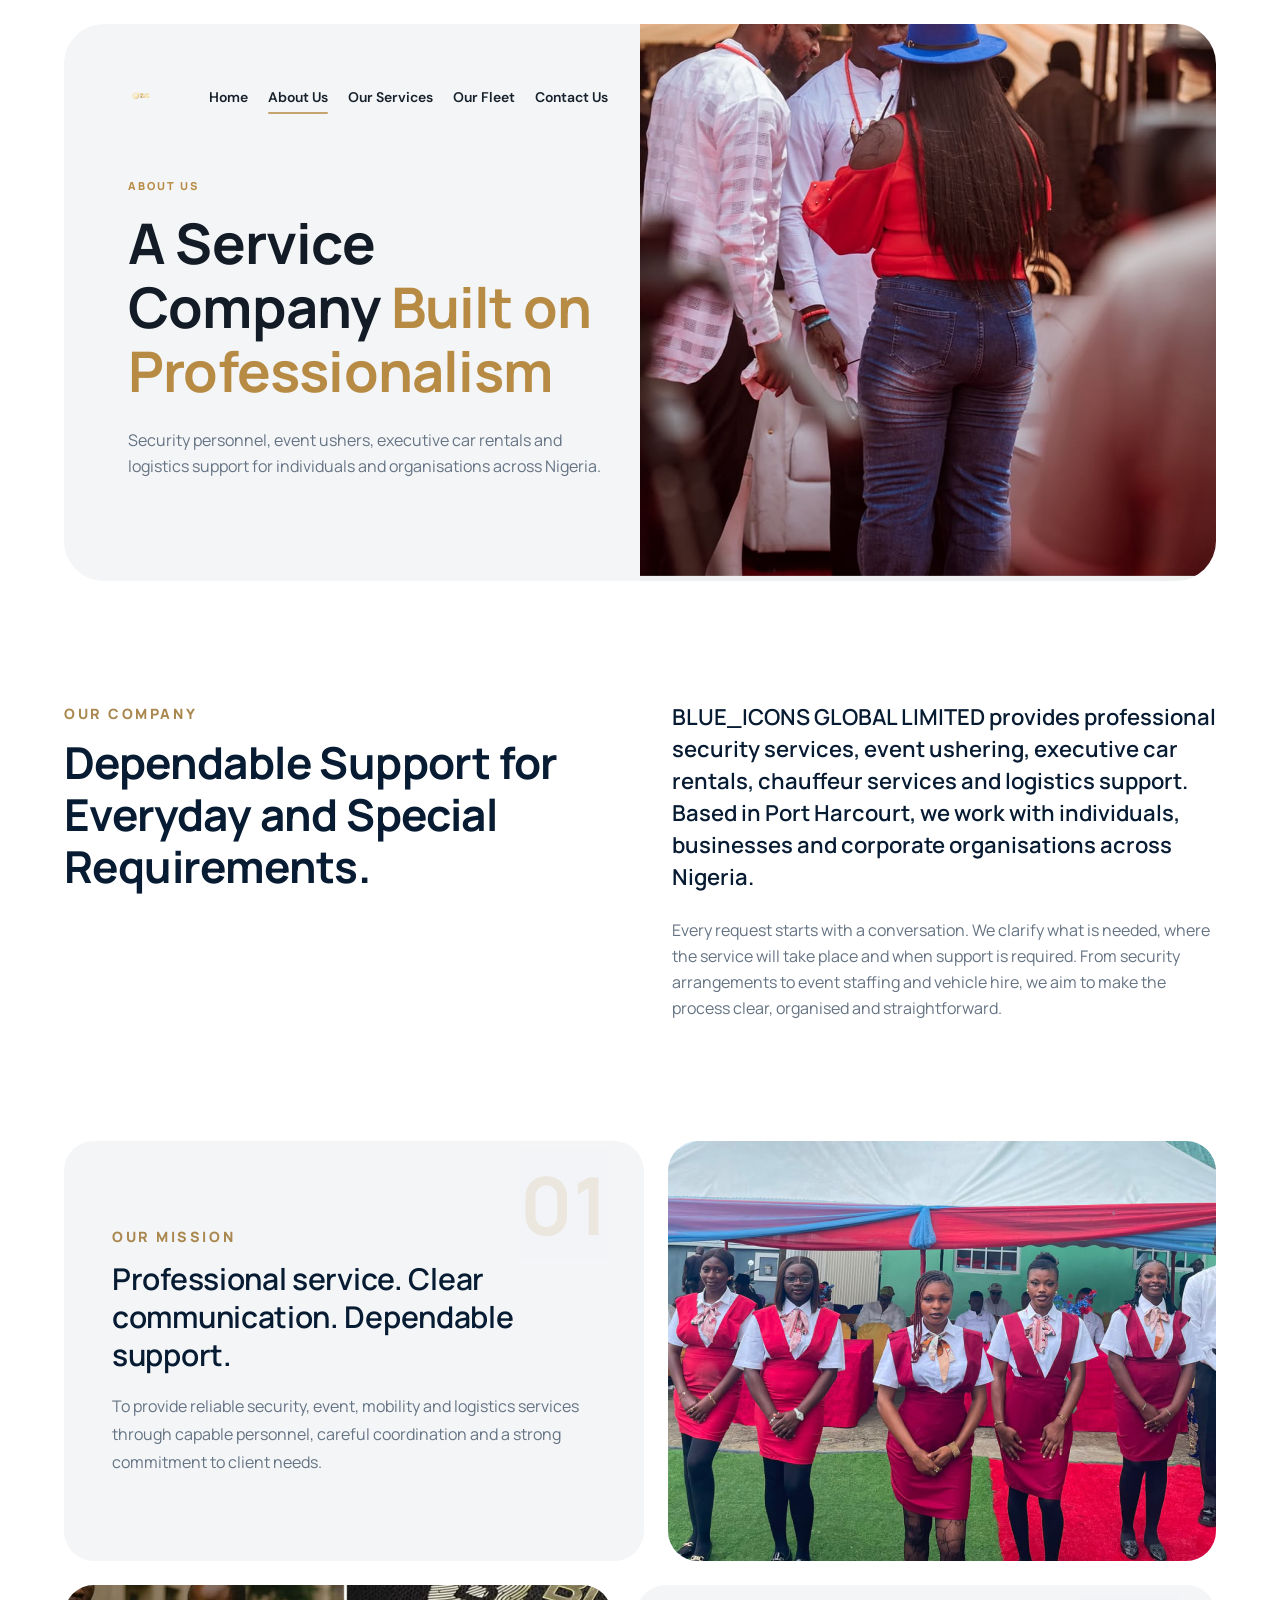
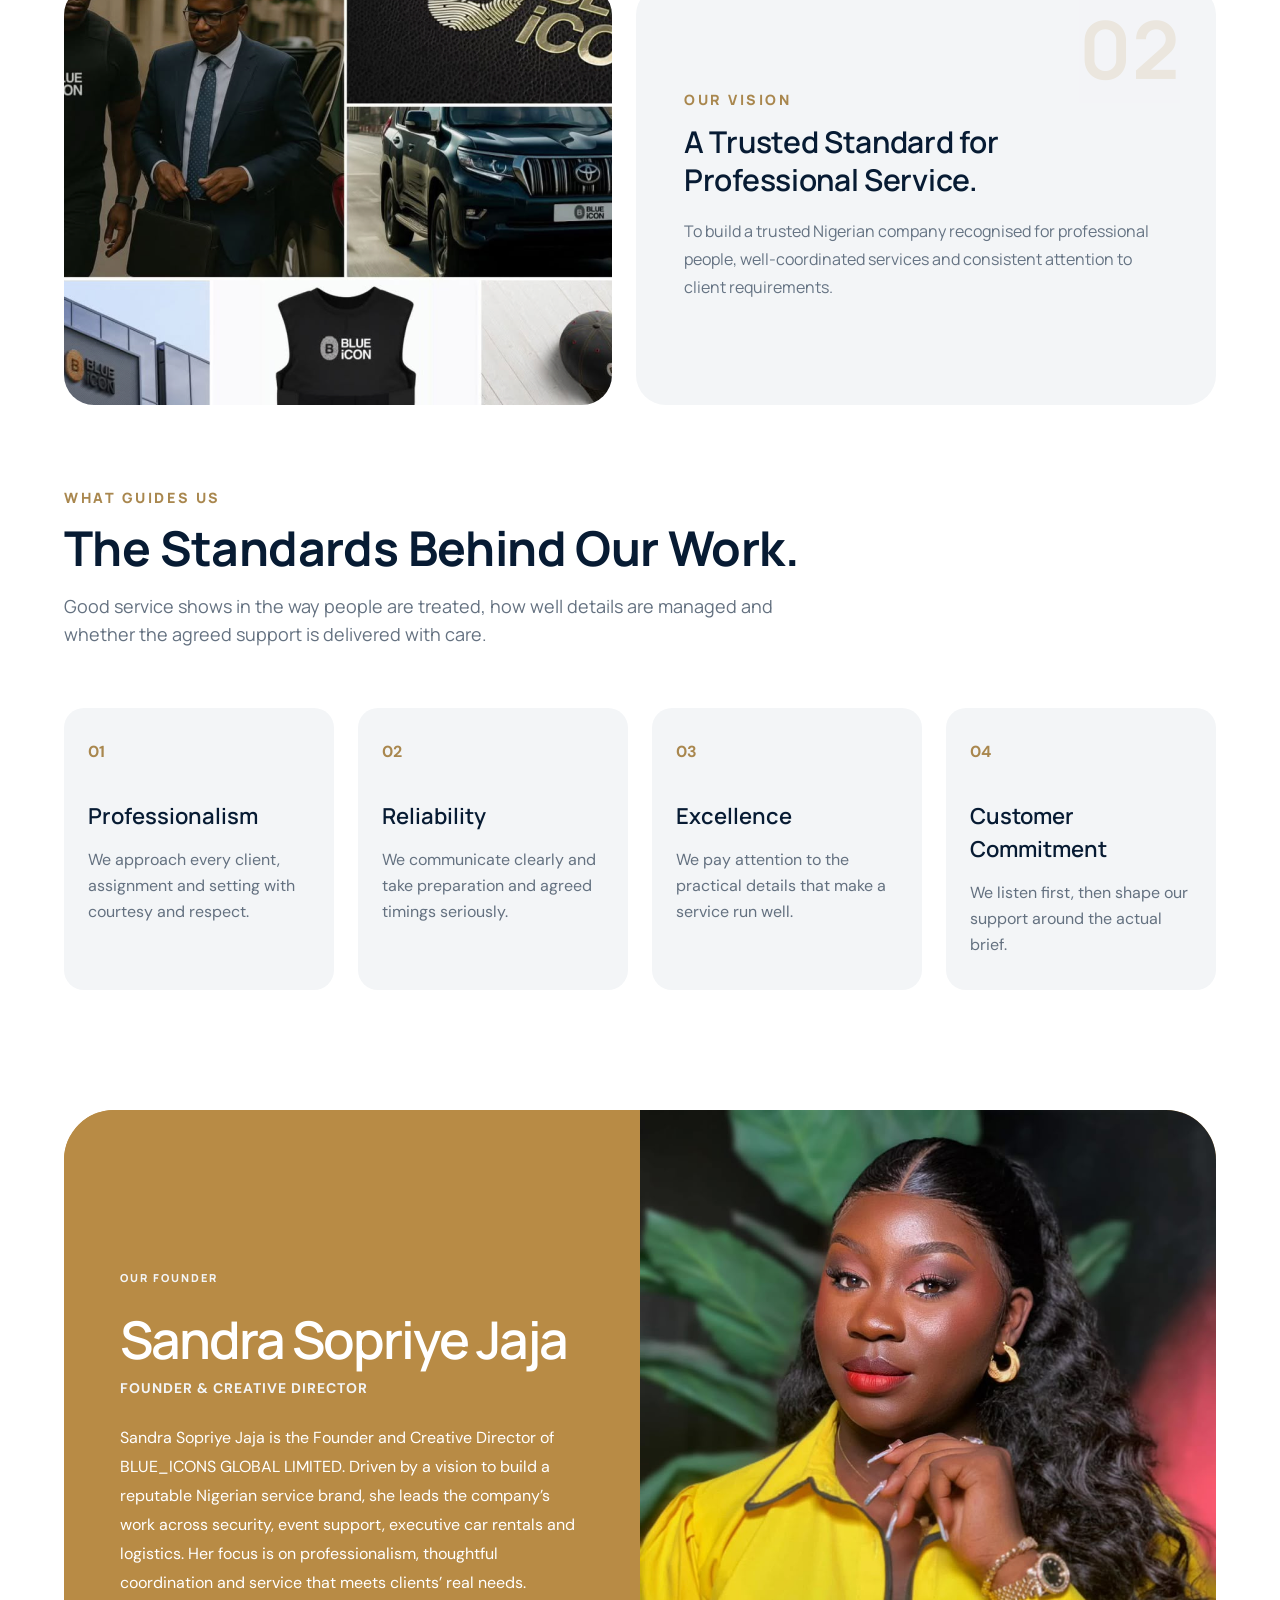
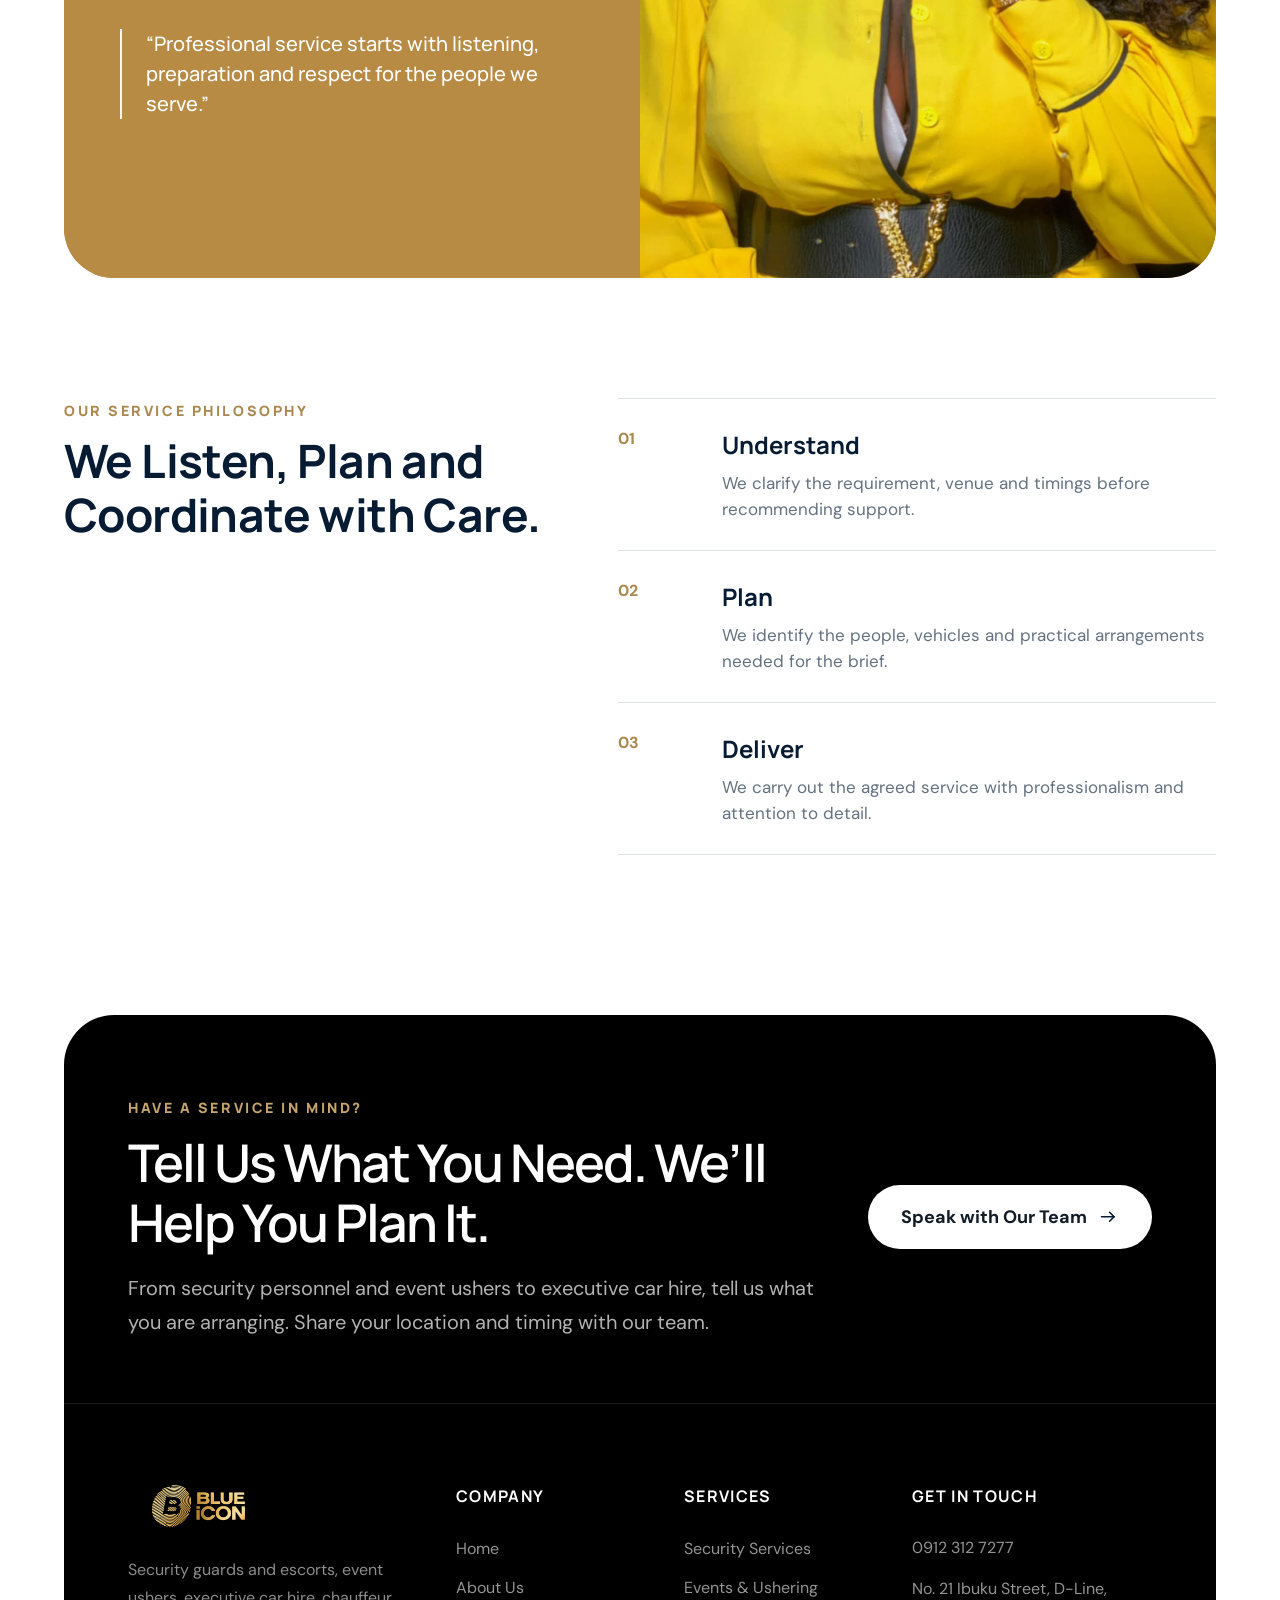
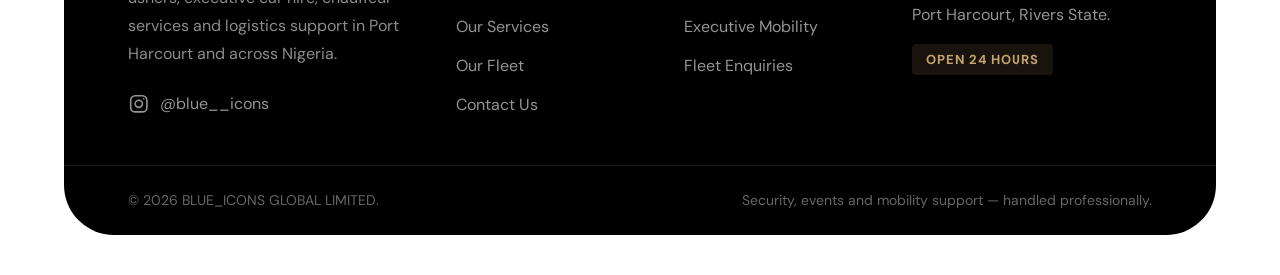
==== about.html @ 4d4ac056 "feat: complete production-ready website with responsive layouts, inquiry forms, SEO metadata, and Ve" ====
<!DOCTYPE html>
<html lang="en">
<head>
  <meta charset="UTF-8">
  <meta name="viewport" content="width=device-width, initial-scale=1.0">
  <title>About Us — BLUE_ICONS GLOBAL LIMITED</title>
  <meta name="description" content="Learn about BLUE_ICONS GLOBAL LIMITED, our founder Sandra Sopriye Jaja, our core standards and our commitment to professional security, events and executive transport in Nigeria.">
  <link rel="canonical" href="https://blueiconsglobal.com/about.html">

  <!-- Open Graph / Facebook -->
  <meta property="og:type" content="website">
  <meta property="og:site_name" content="BLUE_ICONS GLOBAL LIMITED">
  <meta property="og:url" content="https://blueiconsglobal.com/about.html">
  <meta property="og:title" content="About Us — BLUE_ICONS GLOBAL LIMITED">
  <meta property="og:description" content="Learn about BLUE_ICONS GLOBAL LIMITED, our founder Sandra Sopriye Jaja, our core standards and our commitment to professional service in Nigeria.">
  <meta property="og:image" content="assets/images/about-hero.png">

  <!-- Twitter Sharing Previews -->
  <meta name="twitter:card" content="summary_large_image">
  <meta name="twitter:title" content="About Us — BLUE_ICONS GLOBAL LIMITED">
  <meta name="twitter:description" content="Learn about BLUE_ICONS GLOBAL LIMITED, our founder Sandra Sopriye Jaja, and our commitment to professional service in Nigeria.">
  <meta name="twitter:image" content="assets/images/about-hero.png">

  <!-- Favicons -->
  <link rel="icon" type="image/x-icon" href="favicon.ico">
  <link rel="icon" type="image/png" sizes="32x32" href="assets/images/favicon.png">
  <link rel="apple-touch-icon" sizes="180x180" href="assets/images/apple-touch-icon.png">
  <link rel="stylesheet" href="styles/main.css">
</head>
<body data-page="about">

  <main>
    <!-- Section 1: About Us Hero (Exact Figma Frame 25:2 / Node 25:3) -->
    <section class="page-hero-section">
      <div class="page-hero-container">
        <!-- Left Side: Integrated Navigation & Copy -->
        <div class="page-hero-left">
          <!-- Integrated Header Navigation (Figma Node 25:25) -->
          <header class="home-hero-nav">
            <a href="index.html" class="brand-logo-wrap" aria-label="BLUE_ICONS Home">
              <img src="assets/images/logo.png" alt="BLUE_ICONS GLOBAL LIMITED" class="brand-logo">
            </a>
            <nav class="site-nav" aria-label="Main Navigation">
              <ul class="nav-links">
                <li><a href="index.html" class="nav-link">Home</a></li>
                <li><a href="about.html" class="nav-link active">About Us</a></li>
                <li><a href="services.html" class="nav-link">Our Services</a></li>
                <li><a href="fleet.html" class="nav-link">Our Fleet</a></li>
                <li><a href="contact.html" class="nav-link">Contact Us</a></li>
              </ul>
            </nav>
            <button class="mobile-menu-btn" aria-label="Toggle navigation menu" id="mobileMenuBtn">
              <img src="assets/icons/chevron-down.svg" alt="" width="24" height="24">
            </button>
          </header>

          <!-- Hero Main Copy (Figma Node 25:7) -->
          <div class="page-hero-copy">
            <span class="eyebrow">ABOUT US</span>
            <h1 class="display-hero">
              A Service Company <span class="text-gold">Built on Professionalism</span>
            </h1>
            <p class="body-default hero-subheading">
              Security personnel, event ushers, executive car rentals and logistics support for individuals and organisations across Nigeria.
            </p>
          </div>
        </div>

        <!-- Right Side: Clean curved media image (Figma Node 25:6) -->
        <div class="page-hero-right">
          <img src="assets/images/about-hero.png" alt="BLUE_ICONS Event &amp; Operational Support">
        </div>
      </div>
    </section>

    <!-- Section 2: Our Company Overview (Figma Node 25:340) -->
    <section class="about-company-overview">
      <div class="container">
        <div class="about-company-grid">
          <div>
            <span class="eyebrow-large">Our Company</span>
            <h2 class="heading-h1" style="font-size: 44px; line-height: 52px;">
              Dependable Support for Everyday and Special Requirements.
            </h2>
          </div>
          <div>
            <p style="font-family: var(--font-primary); font-size: 22px; font-weight: 600; line-height: 32px; color: var(--text-navy); margin-bottom: 24px;">
              BLUE_ICONS GLOBAL LIMITED provides professional security services, event ushering, executive car rentals, chauffeur services and logistics support. Based in Port Harcourt, we work with individuals, businesses and corporate organisations across Nigeria.
            </p>
            <p class="body-default">
              Every request starts with a conversation. We clarify what is needed, where the service will take place and when support is required. From security arrangements to event staffing and vehicle hire, we aim to make the process clear, organised and straightforward.
            </p>
          </div>
        </div>
      </div>
    </section>

    <!-- Section 3: Our Standards 4-Element Banner Composition (Figma Node 25:382 & 25:383) -->
    <section class="about-standards-banner">
      <div class="container">
        <!-- Row 1: Mission Card (Left) + Accompanying Image 1 (Right) -->
        <div class="standards-composition-row">
          <div class="standards-text-card">
            <span class="eyebrow-large">Our Mission</span>
            <h3 class="heading-h3" style="font-size: 30px; line-height: 38px; margin-bottom: 18px;">
              Professional service. Clear communication. Dependable support.
            </h3>
            <p class="body-default" style="font-size: 16px; line-height: 28px;">
              To provide reliable security, event, mobility and logistics services through capable personnel, careful coordination and a strong commitment to client needs.
            </p>
            <span class="watermark-num">01</span>
          </div>
          <div class="standards-media-card">
            <img src="assets/images/about-standards-1.png" alt="BLUE_ICONS Professional Service Standard">
          </div>
        </div>

        <!-- Row 2: Accompanying Image 2 (Left) + Vision Card (Right) -->
        <div class="standards-composition-row alt">
          <div class="standards-media-card">
            <img src="assets/images/about-standards-2.png" alt="BLUE_ICONS Clear Communication &amp; Coordination">
          </div>
          <div class="standards-text-card">
            <span class="eyebrow-large">Our Vision</span>
            <h3 class="heading-h3" style="font-size: 30px; line-height: 38px; margin-bottom: 18px;">
              A Trusted Standard for Professional Service.
            </h3>
            <p class="body-default" style="font-size: 16px; line-height: 28px;">
              To build a trusted Nigerian company recognised for professional people, well-coordinated services and consistent attention to client requirements.
            </p>
            <span class="watermark-num">02</span>
          </div>
        </div>

        <!-- The Standards Behind Our Work: 4-Column Grid (Node 25:383) -->
        <div style="margin-top: 80px;">
          <div style="max-width: 780px; margin-bottom: 48px;">
            <span class="eyebrow-large">What Guides Us</span>
            <h2 class="heading-h1" style="font-size: 48px; line-height: 56px; margin-bottom: 16px;">
              The Standards Behind Our Work.
            </h2>
            <p class="body-large">
              Good service shows in the way people are treated, how well details are managed and whether the agreed support is delivered with care.
            </p>
          </div>

          <div class="standards-values-grid">
            <div class="value-card-box">
              <span class="value-card-num">01</span>
              <h4>Professionalism</h4>
              <p>We approach every client, assignment and setting with courtesy and respect.</p>
            </div>
            <div class="value-card-box">
              <span class="value-card-num">02</span>
              <h4>Reliability</h4>
              <p>We communicate clearly and take preparation and agreed timings seriously.</p>
            </div>
            <div class="value-card-box">
              <span class="value-card-num">03</span>
              <h4>Excellence</h4>
              <p>We pay attention to the practical details that make a service run well.</p>
            </div>
            <div class="value-card-box">
              <span class="value-card-num">04</span>
              <h4>Customer Commitment</h4>
              <p>We listen first, then shape our support around the actual brief.</p>
            </div>
          </div>
        </div>
      </div>
    </section>

    <!-- Section 4: Pill-Shaped Two-Part Founder Layout (Figma Node 28:503) -->
    <section class="about-founder-pill-section">
      <div class="container">
        <div class="about-founder-pill-container">
          <!-- Left Half: Founder Information & Quote on Gold Background -->
          <div class="about-founder-info">
            <span class="eyebrow">OUR FOUNDER</span>
            <h2>Sandra Sopriye Jaja</h2>
            <p class="founder-role">Founder &amp; Creative Director</p>
            <p class="founder-bio">
              Sandra Sopriye Jaja is the Founder and Creative Director of BLUE_ICONS GLOBAL LIMITED. Driven by a vision to build a reputable Nigerian service brand, she leads the company’s work across security, event support, executive car rentals and logistics. Her focus is on professionalism, thoughtful coordination and service that meets clients’ real needs.
            </p>
            <div class="about-founder-quote">
              “Professional service starts with listening, preparation and respect for the people we serve.”
            </div>
          </div>

          <!-- Right Half: Founder Photograph (Figma Node 28:489) -->
          <div class="about-founder-image">
            <img src="assets/images/about-founder.png" alt="Sandra Sopriye Jaja — Founder and Creative Director">
          </div>
        </div>
      </div>
    </section>

    <!-- Section 5: Service Philosophy (Figma Node 2:1044) -->
    <section class="service-philosophy-section">
      <div class="container">
        <div class="philosophy-grid">
          <div>
            <span class="eyebrow-large">Our Service Philosophy</span>
            <h2 class="heading-h1" style="font-size: 46px; line-height: 54px;">
              We Listen, Plan and Coordinate with Care.
            </h2>
          </div>

          <div>
            <!-- Step 1 -->
            <div class="philosophy-step-item">
              <span class="step-num">01</span>
              <div class="step-content">
                <h4>Understand</h4>
                <p>We clarify the requirement, venue and timings before recommending support.</p>
              </div>
            </div>

            <!-- Step 2 -->
            <div class="philosophy-step-item">
              <span class="step-num">02</span>
              <div class="step-content">
                <h4>Plan</h4>
                <p>We identify the people, vehicles and practical arrangements needed for the brief.</p>
              </div>
            </div>

            <!-- Step 3 -->
            <div class="philosophy-step-item">
              <span class="step-num">03</span>
              <div class="step-content">
                <h4>Deliver</h4>
                <p>We carry out the agreed service with professionalism and attention to detail.</p>
              </div>
            </div>
          </div>
        </div>
      </div>
    </section>
  </main>

  <!-- Unified Global Boxed Footer -->
  <footer class="site-footer-boxed" id="contact-cta">
    <!-- Pre-footer CTA: Tell Us What You Need -->
    <div class="footer-cta-block">
      <div class="footer-cta-text">
        <span class="eyebrow">HAVE A SERVICE IN MIND?</span>
        <h2>Tell Us What You Need. We’ll Help You Plan It.</h2>
        <p>From security personnel and event ushers to executive car hire, tell us what you are arranging. Share your location and timing with our team.</p>
      </div>
      <div class="footer-cta-action">
        <a href="contact.html" class="btn btn-white">
          Speak with Our Team
          <img src="assets/icons/arrow-right-navy-26.svg" alt="" aria-hidden="true">
        </a>
      </div>
    </div>

    <!-- 4 Columns Footer -->
    <div class="footer-columns-block">
      <!-- Col 1: Brand -->
      <div class="footer-brand-col">
        <div class="footer-brandmark">
          <img src="assets/images/logo.png" alt="BLUE_ICONS GLOBAL LIMITED" class="footer-brandmark-logo">
        </div>
        <p class="footer-brand-desc">
          Security guards and escorts, event ushers, executive car hire, chauffeur services and logistics support in Port Harcourt and across Nigeria.
        </p>
        <a href="https://instagram.com/blue__icons" target="_blank" rel="noopener noreferrer" class="footer-social-link">
          <img src="assets/icons/instagram.svg" alt="" aria-hidden="true">
          <span>@blue__icons</span>
        </a>
      </div>

      <!-- Col 2: Company -->
      <div class="footer-nav-col">
        <h4>Company</h4>
        <ul class="footer-links-list">
          <li><a href="index.html">Home</a></li>
          <li><a href="about.html">About Us</a></li>
          <li><a href="services.html">Our Services</a></li>
          <li><a href="fleet.html">Our Fleet</a></li>
          <li><a href="contact.html">Contact Us</a></li>
        </ul>
      </div>

      <!-- Col 3: Services -->
      <div class="footer-nav-col">
        <h4>Services</h4>
        <ul class="footer-links-list">
          <li><a href="services.html#security">Security Services</a></li>
          <li><a href="services.html#events">Events &amp; Ushering</a></li>
          <li><a href="services.html#mobility">Executive Mobility</a></li>
          <li><a href="fleet.html">Fleet Enquiries</a></li>
        </ul>
      </div>

      <!-- Col 4: Get in Touch -->
      <div class="footer-nav-col">
        <h4>Get in Touch</h4>
        <div class="footer-contact-info">
          <a href="tel:09123127277" class="footer-phone-link">0912 312 7277</a>
          <p class="footer-address">
            No. 21 Ibuku Street, D-Line,<br>
            Port Harcourt, Rivers State.
          </p>
          <span class="footer-hours-badge">Open 24 hours</span>
        </div>
      </div>
    </div>

    <!-- Bottom Copyright Bar -->
    <div class="footer-bottom-bar">
      <span>&copy; 2026 BLUE_ICONS GLOBAL LIMITED.</span>
      <span>Security, events and mobility support &mdash; handled professionally.</span>
    </div>
  </footer>

  <script src="scripts/main.js"></script>
</body>
</html>
---- styles/main.css ----
/* ==========================================================================
   BLUE_ICONS GLOBAL LIMITED — Official Website Stylesheet
   Directly derived from Figma Design Tokens & Specifications (File Key: pL5NVkn4JHXxhzswYec0gS)
   Strictly faithful to Figma: Plain backgrounds, zero unauthorized drop shadows or gradients.
   ========================================================================== */

@import url('https://fonts.googleapis.com/css2?family=DM+Sans:ital,opsz,wght@0,9..40,400;0,9..40,500;0,9..40,600;0,9..40,700;1,9..40,400&family=Manrope:wght@400;500;600;700;800&display=swap');

/* --- Design Tokens --- */
:root {
  /* Brand Accent Colors */
  --accent-strong: #b88b45;
  --accent-gold-alt: #c5a46d;
  --accent-gold-dark: #a9874e;
  --accent-gold-subtle: rgba(197, 164, 109, 0.18);
  --accent-gold-badge: rgba(197, 164, 109, 0.12);
  --accent-green: #1f6d4a;

  /* Typography Colors */
  --text-primary: #121b26;
  --text-navy: #071b33;
  --text-dark: #17212b;
  --text-secondary: #657383;
  --text-muted: #647180;
  --text-inverse: #ffffff;
  --text-inverse-muted: rgba(255, 255, 255, 0.7);

  /* Surfaces & Backgrounds */
  --surface-page: #ffffff;
  --surface-subtle: #f3f5f7;
  --surface-dark: #000000;
  --surface-card: #ffffff;

  /* Borders */
  --border-strong: #aab4bf;
  --border-subtle: #dce2e7;
  --border-card: rgba(18, 27, 38, 0.08);
  --border-dark: rgba(255, 255, 255, 0.1);

  /* Fonts */
  --font-primary: 'Manrope', -apple-system, BlinkMacSystemFont, 'Segoe UI', Roboto, sans-serif;
  --font-secondary: 'DM Sans', -apple-system, BlinkMacSystemFont, sans-serif;

  /* Layout */
  --max-width: 1440px;
  --content-padding: 64px;
}

/* --- Base Resets --- */
*, *::before, *::after {
  box-sizing: border-box;
  margin: 0;
  padding: 0;
}

html {
  font-family: var(--font-primary);
  color: var(--text-primary);
  background-color: var(--surface-page);
  scroll-behavior: smooth;
  -webkit-font-smoothing: antialiased;
  -moz-osx-font-smoothing: grayscale;
  overflow-x: hidden;
}

body {
  margin: 0;
  padding: 0;
  line-height: 1.5;
  background-color: var(--surface-page);
  color: var(--text-primary);
  overflow-x: hidden;
}

/* Reusable Responsive Split Header Grid */
.section-header-split {
  display: grid;
  grid-template-columns: 1.1fr 0.9fr;
  gap: 64px;
  align-items: end;
  margin-bottom: 40px;
}

.founder-overview-split {
  display: grid;
  grid-template-columns: 1fr 1fr;
  gap: 64px;
  align-items: center;
}

img, svg {
  display: block;
  max-width: 100%;
}

a {
  color: inherit;
  text-decoration: none;
}

ul, ol {
  list-style: none;
}

button, input, select, textarea {
  font: inherit;
  color: inherit;
}

/* --- Container Utility --- */
.container {
  width: 100%;
  max-width: var(--max-width);
  margin-left: auto;
  margin-right: auto;
  padding-left: var(--content-padding);
  padding-right: var(--content-padding);
}

.container-narrow {
  width: 100%;
  max-width: 1120px;
  margin-left: auto;
  margin-right: auto;
  padding-left: var(--content-padding);
  padding-right: var(--content-padding);
}

/* --- Typography Classes (Exact Figma Text Styles) --- */
.display-hero {
  font-family: var(--font-primary);
  font-size: 56px;
  font-weight: 700;
  line-height: 64px;
  letter-spacing: -0.8px;
  color: var(--text-primary);
}

.display-hero .text-gold {
  color: var(--accent-strong);
}

.heading-h1 {
  font-family: var(--font-primary);
  font-size: 48px;
  font-weight: 700;
  line-height: 56px;
  letter-spacing: -0.6px;
  color: var(--text-navy);
}

.heading-h2 {
  font-family: var(--font-primary);
  font-size: 40px;
  font-weight: 700;
  line-height: 48px;
  letter-spacing: -0.4px;
  color: var(--text-navy);
}

.heading-h3 {
  font-family: var(--font-primary);
  font-size: 32px;
  font-weight: 600;
  line-height: 40px;
  letter-spacing: -0.3px;
  color: var(--text-navy);
}

.heading-h4 {
  font-family: var(--font-primary);
  font-size: 24px;
  font-weight: 600;
  line-height: 32px;
  letter-spacing: -0.2px;
  color: var(--text-navy);
}

.eyebrow {
  font-family: var(--font-primary);
  font-size: 11px;
  font-weight: 800;
  line-height: 16.5px;
  letter-spacing: 1.98px;
  text-transform: uppercase;
  color: var(--accent-strong);
  display: inline-block;
  margin-bottom: 12px;
}

.eyebrow-large {
  font-family: var(--font-primary);
  font-size: 14.2px;
  font-weight: 800;
  line-height: 21.3px;
  letter-spacing: 2.56px;
  text-transform: uppercase;
  color: var(--accent-gold-dark);
  display: inline-block;
  margin-bottom: 12px;
}

.eyebrow-light {
  color: #f3f5f7;
}

.body-large {
  font-family: var(--font-primary);
  font-size: 18px;
  font-weight: 400;
  line-height: 28px;
  color: var(--text-muted);
}

.body-default {
  font-family: var(--font-primary);
  font-size: 16px;
  font-weight: 400;
  line-height: 26px;
  color: var(--text-secondary);
}

.body-dm {
  font-family: var(--font-secondary);
  font-size: 18px;
  font-weight: 400;
  line-height: 32px;
  color: var(--text-muted);
}

/* --- Buttons --- */
.btn {
  display: inline-flex;
  align-items: center;
  justify-content: center;
  gap: 10px;
  font-family: var(--font-primary);
  font-size: 14px;
  font-weight: 600;
  line-height: 20px;
  padding: 15px 28px;
  border-radius: 40px;
  text-decoration: none;
  cursor: pointer;
  transition: background-color 0.2s ease, border-color 0.2s ease, color 0.2s ease;
  border: 1px solid transparent;
  white-space: nowrap;
}

.btn img {
  width: 18px;
  height: 18px;
}

.btn-primary {
  background-color: var(--accent-strong);
  color: #ffffff;
}

.btn-primary:hover {
  background-color: #a47a3a;
}

.btn-outline {
  background-color: transparent;
  border-color: var(--border-strong);
  color: var(--text-primary);
  border-radius: 100px;
}

.btn-outline:hover {
  border-color: var(--text-primary);
  background-color: rgba(18, 27, 38, 0.04);
}

.btn-white {
  background-color: #ffffff;
  color: var(--text-primary);
  border-radius: 100px;
  font-family: var(--font-secondary);
  font-weight: 700;
  font-size: 18px;
  padding: 18px 32px;
  min-height: 64px;
}

.btn-white:hover {
  background-color: #f3f5f7;
}

.btn-white img {
  width: 22px;
  height: 22px;
}

.btn-whatsapp {
  background-color: var(--accent-green);
  color: #ffffff;
  border-radius: 100px;
  font-family: var(--font-secondary);
  font-weight: 700;
  font-size: 18px;
  padding: 18px 32px;
  min-height: 68px;
}

.btn-whatsapp:hover {
  background-color: #18573b;
}

/* --- Header & Navigation --- */
.site-header {
  position: sticky;
  top: 0;
  left: 0;
  width: 100%;
  background-color: rgba(255, 255, 255, 0.95);
  backdrop-filter: blur(10px);
  -webkit-backdrop-filter: blur(10px);
  z-index: 1000;
  border-bottom: 1px solid var(--border-subtle);
}

.header-inner {
  display: flex;
  align-items: center;
  justify-content: flex-start;
  gap: 70px;
  height: 84px;
}

.header-left {
  display: flex;
  align-items: center;
  gap: 70px;
}

.brand-logo-wrap {
  display: flex;
  align-items: center;
}

.brand-logo {
  height: 52px;
  width: auto;
  object-fit: contain;
}

.nav-links {
  display: flex;
  align-items: center;
  gap: 20px;
}

.nav-link {
  font-family: var(--font-secondary);
  font-size: 14px;
  font-weight: 600;
  color: var(--text-dark);
  position: relative;
  padding: 8px 0;
  transition: color 0.2s ease;
  white-space: nowrap;
}

.nav-link:hover {
  color: var(--accent-strong);
}

.nav-link.active {
  color: var(--text-dark);
}

.nav-link.active::after {
  content: '';
  position: absolute;
  bottom: 0;
  left: 0;
  width: 100%;
  height: 2px;
  background-color: var(--accent-gold-alt);
  border-radius: 2px;
}

.header-cta {
  display: none !important;
}

.mobile-menu-btn {
  display: none;
  margin-left: auto;
  background: none;
  border: none;
  cursor: pointer;
  padding: 8px;
}

/* --- Plain Section Background Rule (Zero Alternating Colors) --- */
section {
  background-color: var(--surface-page);
  position: relative;
}

/* Top Hero Area with subtle backdrop matching Figma */
.hero-section {
  background-color: var(--surface-subtle);
  position: relative;
  overflow: hidden;
}

/* ==========================================================================
   HOMEPAGE SPECIFIC STYLING (Exact Figma Frame 144:2 Composition)
   Rounded outer card (cornerRadius: 50px)
   - Left: Integrated Nav (w: 656, h: 83), copy & cascading cards Group 1 (w: 448, h: 258)
   - Right: Full-height clean photograph (w: 813, h: 970)
   ========================================================================== */
.home-hero-section {
  background-color: var(--surface-page);
  padding: 24px var(--content-padding, 32px) 0;
  margin-bottom: 120px;
  position: relative;
  width: 100%;
}

.home-hero-container {
  max-width: 1440px;
  margin: 0 auto;
  min-height: auto;
  background-color: var(--surface-subtle);
  border-radius: 50px;
  overflow: hidden;
  display: grid;
  grid-template-columns: 1fr 1fr;
  align-items: stretch;
  position: relative;
}

.home-hero-left {
  padding: 48px 32px 48px 48px;
  display: flex;
  flex-direction: column;
  justify-content: flex-start;
  height: 100%;
}

/* Integrated Header Navigation within Hero (Figma Node 144:23) */
.home-hero-nav {
  display: flex;
  align-items: center;
  gap: 56px;
  width: 100%;
}

.home-hero-copy {
  max-width: 650px;
  margin-top: 36px;
  margin-bottom: 0;
}

.home-hero-copy .eyebrow {
  margin-bottom: 16px;
  display: block;
}

.home-hero-copy .display-hero {
  margin-bottom: 20px;
  font-size: 56px;
  line-height: 64px;
  letter-spacing: -1px;
}

.home-hero-copy .hero-subheading {
  margin-bottom: 36px;
  color: var(--text-secondary);
  line-height: 26px;
  max-width: 580px;
}

.hero-cta-group {
  display: flex;
  gap: 14px;
}

/* 3 Stacked / Cascading Cards underneath left hero copy (Figma Node 144:4) */
.hero-cards-stack {
  position: relative;
  width: 448px;
  max-width: 100%;
  height: 258px;
  margin-top: 36px;
}

.hero-card-item {
  position: absolute;
  border-radius: 24px;
  overflow: hidden;
  box-shadow: 0 8px 24px rgba(0, 0, 0, 0.04);
}

.hero-card-1 {
  top: 0;
  left: 0;
  width: 448px;
  height: 211px;
  z-index: 3;
}

.hero-card-2 {
  top: 62px;
  left: 17px;
  width: 414px;
  height: 176px;
  z-index: 2;
}

.hero-card-3 {
  top: 127px;
  left: 38px;
  width: 372px;
  height: 131px;
  z-index: 1;
}

.hero-card-item img {
  width: 100%;
  height: 100%;
  object-fit: cover;
  border-radius: 24px;
  display: block;
}

/* Right Column: Clean full-height image/video container (Figma Node 144:3) */
.home-hero-right {
  padding: 0;
  margin: 0;
  display: block;
  position: relative;
  height: 100%;
  width: 100%;
  min-height: 0;
  overflow: hidden;
}

.home-hero-right video,
.home-hero-right img {
  position: absolute;
  top: 0;
  left: 0;
  width: 100%;
  height: 100%;
  object-fit: cover;
  object-position: center;
  display: block;
  border-radius: 0;
}

/* ==========================================================================
   UNIFIED INNER PAGE HERO STYLING (Figma Nodes 25:3, 28:505, 71:326, 37:276)
   Matches the exact Figma hero layout:
   - Outer card: max-width: 1440px, height: 557px, border-radius: 40px, overflow: hidden
   - Left side: Integrated Nav at top (top: 46px, left: 64px), Eyebrow + H1 + Subtitle below (top: 193px)
   - Right side: Full-height curved media banner (w: 725px, h: 557px) filling right half to outer edge
   ========================================================================== */
.page-hero-section {
  background-color: var(--surface-page);
  padding: 24px var(--content-padding, 32px) 0;
  margin-bottom: 120px;
  position: relative;
  width: 100%;
}

.page-hero-container {
  max-width: 1440px;
  margin: 0 auto;
  min-height: 557px;
  background-color: var(--surface-subtle);
  border-radius: 40px;
  overflow: hidden;
  display: grid;
  grid-template-columns: 1fr 1fr;
  align-items: stretch;
  position: relative;
}

.page-hero-left {
  padding: 46px 32px 46px 64px;
  display: flex;
  flex-direction: column;
  justify-content: flex-start;
  height: 100%;
}

.page-hero-copy {
  max-width: 580px;
  margin-top: 56px;
}

.page-hero-copy .eyebrow {
  margin-bottom: 16px;
  display: block;
}

.page-hero-copy .display-hero {
  font-size: 56px;
  line-height: 64px;
  letter-spacing: -0.8px;
  margin-bottom: 24px;
  color: var(--text-primary);
}

.page-hero-copy .hero-subheading {
  font-size: 16px;
  line-height: 26px;
  color: var(--text-secondary);
}

.page-hero-right {
  padding: 0;
  margin: 0;
  display: block;
  height: 100%;
  width: 100%;
  overflow: hidden;
}

.page-hero-right img {
  width: 100%;
  height: 100%;
  min-height: 557px;
  object-fit: cover;
  object-position: center;
  display: block;
  border-radius: 0;
}

/* ==========================================================================
   OUR FLEET HERO STYLING (Matches attached screenshot and Figma Frame 71:325)
   - Clean balanced height (520px) matching the reference
   - Full Dodge Challenger vehicle fills right half without gap
   ========================================================================== */
.fleet-hero-container {
  min-height: 520px;
  max-width: 1440px;
  border-radius: 40px;
}

.fleet-hero-left {
  padding: 44px 32px 44px 56px;
  justify-content: flex-start;
}

.fleet-hero-copy {
  margin-top: 36px;
  max-width: 560px;
}

.fleet-hero-copy .eyebrow {
  margin-bottom: 12px;
}

.fleet-hero-heading {
  font-size: 42px !important;
  line-height: 50px !important;
  letter-spacing: -0.6px !important;
  margin-bottom: 18px !important;
}

.fleet-hero-subheading {
  font-size: 15px !important;
  line-height: 25px !important;
  color: var(--text-secondary);
}

.fleet-hero-right {
  min-height: 520px;
  height: 100%;
  overflow: hidden;
}

.fleet-hero-right img {
  min-height: 520px;
  height: 100%;
  width: 100%;
  object-fit: cover;
  object-position: center;
}

/* Vehicle Detail Header Section (Figma Frame 95:32 / Node 95:33) */
.detail-hero-section {
  background-color: var(--surface-page);
  padding: 24px var(--content-padding, 32px) 0;
  margin-bottom: 120px;
  position: relative;
  width: 100%;
}

.detail-hero-card {
  max-width: 1440px;
  margin: 0 auto;
  min-height: 280px;
  background-color: var(--surface-subtle);
  border-radius: 50px;
  padding: 46px 64px 36px;
  display: flex;
  flex-direction: column;
  justify-content: space-between;
  position: relative;
}

.detail-hero-quote-box {
  align-self: flex-end;
  text-align: right;
  margin-top: 40px;
}

.detail-hero-quote-box .eyebrow {
  color: var(--accent-strong);
  font-size: 11px;
  font-weight: 600;
  letter-spacing: 1.5px;
  margin-bottom: 4px;
  display: block;
  font-family: var(--font-secondary);
}

.detail-hero-quote-box .quote-text {
  font-family: var(--font-primary);
  font-size: 13px;
  font-weight: 500;
  color: var(--text-primary);
}

/* Section 2: Values / Features (120px section spacing) */
.section-features {
  padding: 0 0;
  margin-bottom: 120px;
  background-color: var(--surface-page);
}

.features-grid {
  display: grid;
  grid-template-columns: repeat(3, 1fr);
  gap: 32px;
  margin-top: 48px;
}

.feature-box {
  background-color: var(--surface-subtle);
  border-radius: 24px;
  padding: 40px 32px;
  display: flex;
  flex-direction: column;
}

.feature-box .feature-icon {
  width: 48px;
  height: 48px;
  margin-bottom: 24px;
}

.feature-box h3 {
  font-size: 22px;
  font-weight: 700;
  color: var(--text-navy);
  margin-bottom: 14px;
}

.feature-box p {
  font-size: 15px;
  line-height: 24px;
  color: var(--text-muted);
}

/* Section 3: Divisions / Services Showcase (120px section spacing) */
.section-divisions {
  padding: 0 0;
  margin-bottom: 120px;
  background-color: var(--surface-page);
}

.division-row {
  display: grid;
  grid-template-columns: 1fr 1fr;
  gap: 64px;
  align-items: center;
  margin-bottom: 80px;
}

.division-row:last-child {
  margin-bottom: 0;
}

.division-row.reverse {
  direction: rtl;
}

.division-row.reverse > * {
  direction: ltr;
}

.division-media {
  position: relative;
  border-radius: 36px;
  overflow: hidden;
  height: 540px;
}

.division-media img {
  width: 100%;
  height: 100%;
  object-fit: cover;
}

.division-media .division-num {
  position: absolute;
  right: 28px;
  bottom: 16px;
  font-size: 80px;
  font-weight: 700;
  color: rgba(255, 255, 255, 0.85);
  line-height: 1;
  pointer-events: none;
}

.division-content {
  display: flex;
  flex-direction: column;
}

.division-content .eyebrow {
  margin-bottom: 12px;
}

.division-content h3 {
  font-size: 36px;
  font-weight: 700;
  color: var(--text-navy);
  line-height: 44px;
  margin-bottom: 20px;
}

.division-content .body-default {
  margin-bottom: 24px;
}

.division-checklist {
  display: flex;
  flex-direction: column;
  gap: 14px;
  margin-bottom: 32px;
}

.check-item {
  display: flex;
  align-items: flex-start;
  gap: 12px;
}

.check-item img {
  width: 20px;
  height: 20px;
  flex-shrink: 0;
  margin-top: 3px;
}

.check-item span {
  font-size: 15px;
  font-weight: 500;
  line-height: 24px;
  color: var(--text-primary);
}

/* Section 4: Why Us / Standards (120px section spacing) */
.section-standards-overview {
  padding: 0 0;
  margin-bottom: 120px;
  background-color: var(--surface-page);
}

/* ==========================================================================
   FOUNDER SECTION ON HOMEPAGE (Figma Frame 144:39 / 141:361 "Frame 23")
   Dimensions: 1430px × 717px, border-radius: 40px, overflow: hidden
   - Left: Full photograph of Sandra Sopriye Jaja at her desk (w: 731, h: 717)
   - Right: Solid gold (#b88b45) container (w: 699, h: 716) with white copy & CTA
   ========================================================================== */
.founder-banner-section {
  padding: 0 0;
  margin-bottom: 120px;
  background-color: var(--surface-page);
  position: relative;
}

.founder-container-wrap {
  max-width: 1430px;
  margin: 0 auto;
  padding: 0 var(--content-padding, 32px);
}

.founder-card-frame23 {
  max-width: 1430px;
  margin: 0 auto;
  min-height: 717px;
  background-color: var(--accent-strong);
  border-radius: 40px;
  overflow: hidden;
  display: grid;
  grid-template-columns: 731fr 699fr;
  align-items: stretch;
}

.founder-card-media {
  width: 100%;
  height: 100%;
  overflow: hidden;
  position: relative;
}

.founder-card-media img {
  width: 100%;
  height: 100%;
  min-height: 717px;
  object-fit: cover;
  object-position: center top;
  display: block;
}

.founder-card-content {
  background-color: var(--accent-strong);
  padding: 79px 40px 79px 60px;
  display: flex;
  flex-direction: column;
  justify-content: center;
  color: #ffffff;
}

.founder-card-eyebrow {
  color: #f3f5f7;
  font-size: 15.6px;
  font-weight: 800;
  letter-spacing: 2px;
  text-transform: uppercase;
  margin-bottom: 20px;
  display: block;
  font-family: var(--font-secondary);
}

.founder-card-heading {
  font-size: 56px;
  font-weight: 700;
  line-height: 64px;
  letter-spacing: -0.8px;
  color: #ffffff;
  margin-bottom: 24px;
}

.founder-card-paragraph {
  font-size: 18px;
  line-height: 28px;
  color: rgba(255, 255, 255, 0.95);
  margin-bottom: 36px;
  max-width: 619px;
  font-weight: 400;
}

.btn-founder-learn {
  background-color: #ffffff;
  color: var(--text-navy);
  padding: 18px 36px;
  border-radius: 9999px;
  display: inline-flex;
  align-items: center;
  gap: 12px;
  font-family: var(--font-secondary);
  font-size: 18px;
  font-weight: 700;
  text-decoration: none;
  width: fit-content;
  transition: transform 0.2s ease, box-shadow 0.2s ease;
}

.btn-founder-learn:hover {
  transform: translateY(-2px);
  box-shadow: 0 8px 24px rgba(0, 0, 0, 0.15);
}

/* Head Office Section (120px spacing to footer) */
.head-office-section {
  padding: 0 0 120px;
  background-color: var(--surface-page);
  text-align: center;
}

.head-office-badge {
  display: inline-flex;
  align-items: center;
  gap: 10px;
  margin-bottom: 24px;
}

.head-office-badge img {
  width: 24px;
  height: 24px;
}

.head-office-badge span {
  font-size: 18px;
  font-weight: 600;
  color: var(--text-primary);
}

.head-office-text {
  font-family: var(--font-primary);
  font-size: 18px;
  font-weight: 400; /* Regular weight, NOT bold */
  line-height: 28px;
  color: var(--text-muted);
  max-width: 860px;
  margin: 0 auto 36px;
  text-align: center;
}

/* ==========================================================================
   UNIFIED GLOBAL BOXED FOOTER (Shared across all pages)
   ========================================================================== */
.site-footer-boxed {
  width: calc(100% - 128px);
  max-width: 1384px;
  margin: 40px auto 40px auto;
  border-radius: 50px;
  background-color: #000000;
  color: #ffffff;
  overflow: hidden;
}

/* Pre-footer Planning CTA */
.footer-cta-block {
  padding: 80px 64px 64px;
  display: grid;
  grid-template-columns: 1fr auto;
  gap: 48px;
  align-items: center;
  border-bottom: 1px solid rgba(255, 255, 255, 0.1);
}

.footer-cta-text {
  max-width: 920px;
}

.footer-cta-text .eyebrow {
  color: var(--accent-gold-alt);
  font-size: 14.2px;
  letter-spacing: 2.56px;
  margin-bottom: 16px;
}

.footer-cta-text h2 {
  font-size: 52px;
  font-weight: 600;
  line-height: 60px;
  letter-spacing: -2px;
  color: #ffffff;
  margin-bottom: 18px;
}

.footer-cta-text p {
  font-family: var(--font-secondary);
  font-size: 20px;
  line-height: 34px;
  color: rgba(255, 255, 255, 0.7);
}

/* 4 Columns Footer */
.footer-columns-block {
  padding: 80px 64px 48px;
  display: grid;
  grid-template-columns: 1.4fr 0.9fr 0.9fr 1.2fr;
  gap: 48px;
}

.footer-brand-col {
  display: flex;
  flex-direction: column;
}

.footer-brandmark {
  display: flex;
  align-items: center;
  gap: 16px;
  margin-bottom: 24px;
}

.footer-brandmark-logo {
  height: 48px;
  width: auto;
}

.footer-brand-desc {
  font-family: var(--font-secondary);
  font-size: 16px;
  line-height: 28px;
  color: rgba(255, 255, 255, 0.55);
  margin-bottom: 24px;
  max-width: 320px;
}

.footer-social-link {
  display: inline-flex;
  align-items: center;
  gap: 10px;
  font-family: var(--font-secondary);
  font-size: 16px;
  color: rgba(255, 255, 255, 0.58);
}

.footer-social-link img {
  width: 22px;
  height: 22px;
}

.footer-social-link:hover {
  color: #ffffff;
}

.footer-nav-col h4 {
  font-family: var(--font-primary);
  font-size: 16px;
  font-weight: 700;
  letter-spacing: 1.34px;
  text-transform: uppercase;
  color: #ffffff;
  margin-bottom: 28px;
}

.footer-links-list {
  display: flex;
  flex-direction: column;
  gap: 14px;
}

.footer-links-list a {
  font-family: var(--font-secondary);
  font-size: 16px;
  color: rgba(255, 255, 255, 0.58);
  transition: color 0.2s ease;
}

.footer-links-list a:hover {
  color: #ffffff;
}

.footer-contact-info {
  display: flex;
  flex-direction: column;
  gap: 16px;
}

.footer-phone-link {
  font-family: var(--font-secondary);
  font-size: 16px;
  color: rgba(255, 255, 255, 0.58);
}

.footer-address {
  font-family: var(--font-secondary);
  font-size: 16px;
  line-height: 26px;
  color: rgba(255, 255, 255, 0.58);
}

.footer-hours-badge {
  display: inline-block;
  align-self: flex-start;
  background-color: var(--accent-gold-badge);
  color: var(--accent-gold-alt);
  font-family: var(--font-secondary);
  font-size: 13px;
  font-weight: 700;
  letter-spacing: 0.85px;
  text-transform: uppercase;
  padding: 6px 14px;
  border-radius: 4px;
}

/* Footer Bottom Bar */
.footer-bottom-bar {
  padding: 24px 64px;
  border-top: 1px solid rgba(255, 255, 255, 0.1);
  display: flex;
  justify-content: space-between;
  align-items: center;
  font-family: var(--font-secondary);
  font-size: 14px;
  color: rgba(255, 255, 255, 0.4);
}

/* ==========================================================================
   ABOUT US PAGE SPECIFIC STYLING
   ========================================================================== */
.about-hero-section {
  min-height: 520px;
  padding-top: 160px;
  padding-bottom: 70px;
  background-color: var(--surface-subtle);
  position: relative;
  overflow: hidden;
}

.about-hero-grid {
  display: grid;
  grid-template-columns: 1fr 1fr;
  gap: 64px;
  align-items: center;
}

.about-hero-media {
  border-top-right-radius: 40px;
  border-bottom-right-radius: 40px;
  border-top-left-radius: 40px;
  border-bottom-left-radius: 40px;
  overflow: hidden;
  height: 480px;
}

.about-hero-media img {
  width: 100%;
  height: 100%;
  object-fit: cover;
}

/* About Company Overview */
.about-company-overview {
  padding: 0 0 120px;
  background-color: var(--surface-page);
}

.about-company-grid {
  display: grid;
  grid-template-columns: 1fr 1fr;
  gap: 64px;
  align-items: start;
}

/* 4-Element Standards Banner Composition (Figma node 25:382) */
.about-standards-banner {
  padding: 0 0 120px;
  background-color: var(--surface-page);
}

.standards-composition-row {
  display: grid;
  grid-template-columns: 580px 1fr;
  gap: 24px;
  align-items: center;
  margin-bottom: 24px;
}

.standards-composition-row.alt {
  grid-template-columns: 1fr 580px;
}

.standards-text-card {
  background-color: var(--surface-subtle);
  border-radius: 30px;
  padding: 60px 48px;
  position: relative;
  overflow: hidden;
  height: 420px;
  display: flex;
  flex-direction: column;
  justify-content: center;
}

.standards-text-card .watermark-num {
  position: absolute;
  top: 24px;
  right: 36px;
  font-family: var(--font-primary);
  font-size: 80px;
  font-weight: 700;
  color: var(--accent-gold-alt);
  opacity: 0.18;
  line-height: 1;
}

.standards-media-card {
  border-radius: 30px;
  overflow: hidden;
  height: 420px;
}

.standards-media-card img {
  width: 100%;
  height: 100%;
  object-fit: cover;
}

/* 4 Values Cards Grid (Figma node 25:383) */
.standards-values-grid {
  display: grid;
  grid-template-columns: repeat(4, 1fr);
  gap: 24px;
  margin-top: 60px;
}

.value-card-box {
  background-color: var(--surface-subtle);
  border-radius: 20px;
  padding: 32px 24px;
  display: flex;
  flex-direction: column;
}

.value-card-num {
  font-family: var(--font-secondary);
  font-size: 16px;
  font-weight: 700;
  color: var(--accent-gold-dark);
  margin-bottom: 36px;
}

.value-card-box h4 {
  font-size: 22px;
  font-weight: 600;
  color: var(--text-navy);
  margin-bottom: 14px;
}

.value-card-box p {
  font-family: var(--font-secondary);
  font-size: 16px;
  line-height: 26px;
  color: var(--text-muted);
}

/* About Us Pill-Shaped Founder Layout (Figma node 28:503) */
.about-founder-pill-section {
  padding: 0 0 120px;
  background-color: var(--surface-page);
}

.about-founder-pill-container {
  width: 100%;
  max-width: 1384px;
  margin: 0 auto;
  background-color: var(--accent-strong);
  border-radius: 50px;
  overflow: hidden;
  display: grid;
  grid-template-columns: 1fr 1fr;
  min-height: 680px;
  align-items: stretch;
}

.about-founder-info {
  background-color: var(--accent-strong);
  color: #ffffff;
  padding: 64px 56px;
  display: flex;
  flex-direction: column;
  justify-content: center;
}

.about-founder-info .eyebrow {
  color: var(--surface-subtle);
}

.about-founder-info h2 {
  font-size: 52px;
  font-weight: 600;
  line-height: 60px;
  letter-spacing: -2px;
  color: #ffffff;
  margin-top: 12px;
  margin-bottom: 8px;
}

.about-founder-info .founder-role {
  font-family: var(--font-secondary);
  font-size: 14px;
  font-weight: 700;
  color: var(--surface-subtle);
  letter-spacing: 1px;
  text-transform: uppercase;
  margin-bottom: 24px;
}

.about-founder-info .founder-bio {
  font-family: var(--font-secondary);
  font-size: 16px;
  line-height: 29px;
  color: #ffffff;
  margin-bottom: 32px;
}

.about-founder-quote {
  border-left: 2px solid var(--surface-subtle);
  padding-left: 24px;
  font-family: var(--font-primary);
  font-size: 20px;
  font-weight: 500;
  line-height: 30px;
  color: #ffffff;
}

.about-founder-image {
  height: 100%;
  min-height: 716px;
}

.about-founder-image img {
  width: 100%;
  height: 100%;
  object-fit: cover;
}

/* Service Philosophy Steps */
.service-philosophy-section {
  padding: 0 0 120px;
  background-color: var(--surface-page);
}

.philosophy-grid {
  display: grid;
  grid-template-columns: 0.9fr 1.1fr;
  gap: 64px;
  align-items: start;
}

.philosophy-step-item {
  border-top: 1px solid var(--border-subtle);
  padding: 28px 0;
  display: grid;
  grid-template-columns: 80px 1fr;
  gap: 24px;
  align-items: start;
}

.philosophy-step-item:last-child {
  border-bottom: 1px solid var(--border-subtle);
}

.step-num {
  font-family: var(--font-secondary);
  font-size: 16px;
  font-weight: 700;
  color: var(--accent-gold-dark);
}

.step-content h4 {
  font-size: 24px;
  font-weight: 700;
  color: var(--text-navy);
  margin-bottom: 8px;
}

.step-content p {
  font-family: var(--font-secondary);
  font-size: 17px;
  color: var(--text-muted);
}

/* ==========================================================================
   OUR SERVICES PAGE SPECIFIC STYLING
   ========================================================================== */
.services-hero-section {
  min-height: 500px;
  padding-top: 160px;
  padding-bottom: 70px;
  background-color: var(--surface-subtle);
}

.services-overview-header {
  padding: 0 0 120px;
  background-color: var(--surface-page);
}

.services-list-section {
  padding: 0 0 120px;
  background-color: var(--surface-page);
}

.service-feature-block {
  display: grid;
  grid-template-columns: 580px 1fr;
  gap: 64px;
  align-items: center;
  margin-bottom: 100px;
}

.service-feature-block.alt {
  grid-template-columns: 1fr 580px;
}

.service-feature-media {
  position: relative;
  border-radius: 40px;
  overflow: hidden;
  height: 640px;
}

.service-feature-media img {
  width: 100%;
  height: 100%;
  object-fit: cover;
}

.service-feature-media .service-num-badge {
  position: absolute;
  right: 32px;
  bottom: 24px;
  font-size: 84px;
  font-weight: 600;
  color: #ffffff;
  opacity: 0.85;
  line-height: 1;
}

.service-feature-info {
  display: flex;
  flex-direction: column;
}

.service-feature-info h2 {
  font-size: 40px;
  font-weight: 700;
  color: var(--text-navy);
  line-height: 48px;
  margin-bottom: 20px;
}

/* ==========================================================================
   OUR FLEET PAGE SPECIFIC STYLING
   ========================================================================== */
.fleet-hero-section {
  background-color: var(--surface-page);
  padding: 24px var(--content-padding, 32px) 0;
  margin-bottom: 120px;
  position: relative;
  width: 100%;
}

.fleet-grid-section {
  padding: 0 0 120px;
  background-color: var(--surface-page);
}

.vehicles-catalog-grid {
  display: grid;
  grid-template-columns: repeat(3, 1fr);
  gap: 32px;
  margin-top: 56px;
}

.vehicle-card {
  background-color: var(--surface-subtle);
  border-radius: 24px;
  overflow: hidden;
  display: flex;
  flex-direction: column;
}

.vehicle-card-media {
  height: 280px;
  overflow: hidden;
}

.vehicle-card-media img {
  width: 100%;
  height: 100%;
  object-fit: cover;
  transition: transform 0.3s ease;
}

.vehicle-card:hover .vehicle-card-media img {
  transform: scale(1.03);
}

.vehicle-card-body {
  padding: 28px;
  display: flex;
  flex-direction: column;
  flex-grow: 1;
}

.vehicle-card-body h3 {
  font-size: 24px;
  font-weight: 700;
  color: var(--text-navy);
  margin-bottom: 12px;
}

.vehicle-card-body p {
  font-size: 15px;
  color: var(--text-muted);
  line-height: 24px;
  margin-bottom: 24px;
  flex-grow: 1;
}

.vehicle-card-link {
  display: inline-flex;
  align-items: center;
  gap: 8px;
  font-size: 14px;
  font-weight: 600;
  color: var(--accent-strong);
}

.vehicle-card-link img {
  width: 18px;
  height: 18px;
}

/* Chauffeur Section Pill Banner (Must use gold brand color #b88b45) */
.fleet-chauffeur-section {
  padding: 0 0 120px;
  background-color: var(--surface-page);
}

.chauffeur-gold-banner {
  background-color: var(--accent-strong);
  border-radius: 50px;
  overflow: hidden;
  display: grid;
  grid-template-columns: 1fr 1fr;
  align-items: center;
  color: #ffffff;
  min-height: 600px;
}

.chauffeur-banner-media {
  height: 100%;
  min-height: 600px;
}

.chauffeur-banner-media img {
  width: 100%;
  height: 100%;
  object-fit: cover;
}

.chauffeur-banner-content {
  padding: 64px 56px;
  display: flex;
  flex-direction: column;
}

.chauffeur-banner-content .eyebrow {
  color: #ffffff;
}

.chauffeur-banner-content h2 {
  font-size: 46px;
  font-weight: 700;
  line-height: 54px;
  color: #ffffff;
  margin-bottom: 20px;
}

.chauffeur-banner-content p {
  font-size: 16px;
  line-height: 26px;
  color: rgba(255, 255, 255, 0.8);
  margin-bottom: 32px;
}

.chauffeur-checklist {
  display: flex;
  flex-direction: column;
  gap: 16px;
  margin-bottom: 40px;
}

.chauffeur-check-item {
  display: flex;
  align-items: flex-start;
  gap: 14px;
}

.chauffeur-check-item img {
  width: 22px;
  height: 22px;
  flex-shrink: 0;
  margin-top: 3px;
}

.chauffeur-check-item span {
  font-family: var(--font-secondary);
  font-size: 17px;
  font-weight: 600;
  line-height: 26px;
  color: #ffffff;
}

/* ==========================================================================
   VEHICLE DETAILS PAGE SPECIFIC STYLING
   ========================================================================== */
.vehicle-gallery-section {
  padding: 60px 0;
  background-color: var(--surface-page);
}

.gallery-grid-composition {
  display: flex;
  flex-direction: column;
  gap: 20px;
  margin-top: 36px;
}

.gallery-top-row {
  display: grid;
  grid-template-columns: 1.8fr 1fr;
  grid-template-rows: 530px;
  gap: 20px;
  height: 530px;
  min-height: 0;
}

.gallery-main-frame {
  border-radius: 16px;
  overflow: hidden;
  height: 100%;
  min-height: 0;
  position: relative;
}

.gallery-main-frame img {
  width: 100%;
  height: 100%;
  object-fit: cover;
  display: block;
}

.gallery-right-stack {
  display: grid;
  grid-template-rows: 1fr 1fr;
  gap: 16px;
  height: 100%;
  min-height: 0;
}

.gallery-stack-top {
  border-radius: 16px;
  overflow: hidden;
  height: 100%;
  min-height: 0;
  position: relative;
}

.gallery-stack-top img {
  width: 100%;
  height: 100%;
  object-fit: cover;
  display: block;
}

.gallery-stack-bottom-split {
  display: grid;
  grid-template-columns: 1fr 1fr;
  grid-template-rows: 1fr;
  gap: 16px;
  height: 100%;
  min-height: 0;
}

.gallery-stack-sub {
  border-radius: 16px;
  overflow: hidden;
  height: 100%;
  min-height: 0;
  position: relative;
}

.gallery-stack-sub img {
  width: 100%;
  height: 100%;
  object-fit: cover;
  display: block;
}

.gallery-bottom-row {
  display: grid;
  grid-template-columns: 1.5fr 1fr 1.5fr 1fr;
  grid-template-rows: 258px;
  gap: 16px;
  height: 258px;
  min-height: 0;
}

.gallery-strip-thumb {
  border-radius: 16px;
  overflow: hidden;
  height: 100%;
  min-height: 0;
  position: relative;
}

.gallery-strip-thumb img {
  width: 100%;
  height: 100%;
  object-fit: cover;
  display: block;
}

/* Vehicle Information & Specifications (Follows Gallery, NO Form!) */
.vehicle-info-section {
  padding: 0 0 120px;
  background-color: var(--surface-page);
}

.vehicle-overview-row {
  display: grid;
  grid-template-columns: 1fr 1fr;
  gap: 80px;
  margin-bottom: 80px;
}

.rental-factors-grid {
  display: grid;
  grid-template-columns: repeat(4, 1fr);
  gap: 20px;
  margin-top: 36px;
  margin-bottom: 80px;
}

.rental-factor-card {
  background-color: var(--surface-subtle);
  border-radius: 16px;
  padding: 24px 20px;
}

.rental-factor-card h4 {
  font-size: 18px;
  font-weight: 600;
  color: var(--text-navy);
  margin-bottom: 8px;
}

.rental-factor-card p {
  font-size: 14px;
  line-height: 22px;
  color: var(--text-muted);
}

.vehicle-specs-table-wrap {
  border-top: 1px solid var(--border-subtle);
  padding-top: 48px;
}

.specs-grid {
  display: grid;
  grid-template-columns: repeat(3, 1fr);
  gap: 32px;
}

.spec-item {
  display: flex;
  flex-direction: column;
  gap: 6px;
}

.spec-item .spec-label {
  font-size: 13px;
  font-weight: 600;
  text-transform: uppercase;
  letter-spacing: 0.5px;
  color: var(--text-secondary);
}

.spec-item .spec-val {
  font-size: 18px;
  font-weight: 700;
  color: var(--text-navy);
}

/* Vehicle Detail: Enquiry Section (Figma Node 104:32) */
.vehicle-enquiry-card-wrapper {
  margin-top: 64px;
  width: 100%;
}

.vehicle-enquiry-pill-card {
  position: relative;
  border-radius: 40px;
  overflow: hidden;
  display: grid;
  grid-template-columns: 460px 1fr;
  min-height: 640px;
  background-color: var(--accent-strong);
}

.vehicle-enquiry-left {
  position: relative;
  padding: 80px 48px;
  display: flex;
  flex-direction: column;
  justify-content: space-between;
  overflow: hidden;
  z-index: 1;
}

.vehicle-enquiry-bg-layer {
  position: absolute;
  inset: 0;
  z-index: 0;
  pointer-events: none;
}

.vehicle-enquiry-bg-img {
  width: 100%;
  height: 100%;
  object-fit: cover;
  object-position: center;
}

.vehicle-enquiry-bg-overlay {
  position: absolute;
  inset: 0;
  background: rgba(0, 0, 0, 0.55);
}

.vehicle-enquiry-left-content {
  position: relative;
  z-index: 2;
  display: flex;
  flex-direction: column;
  height: 100%;
  justify-content: space-between;
}

.eyebrow-enquiry {
  display: inline-block;
  font-family: var(--font-primary);
  font-size: 15px;
  font-weight: 800;
  letter-spacing: 2.68px;
  text-transform: uppercase;
  color: #fcd491;
  margin-bottom: 24px;
}

.enquiry-heading {
  font-family: var(--font-primary);
  font-size: 40px;
  font-weight: 700;
  line-height: 48px;
  letter-spacing: -0.4px;
  color: #ffffff;
  margin-bottom: 20px;
}

.enquiry-desc {
  font-family: var(--font-primary);
  font-size: 16px;
  font-weight: 400;
  line-height: 26px;
  color: #ffffff;
  margin-bottom: 48px;
}

.btn-whatsapp-enquiry {
  display: inline-flex;
  align-items: center;
  gap: 14px;
  background-color: #1f6d4a;
  color: #ffffff;
  padding: 18px 32px;
  border-radius: 100px;
  font-family: var(--font-secondary);
  font-size: 18px;
  font-weight: 700;
  text-decoration: none;
  width: fit-content;
  transition: transform 0.2s ease, background-color 0.2s ease;
}

.btn-whatsapp-enquiry:hover {
  background-color: #18583b;
  transform: translateY(-2px);
}

.btn-whatsapp-enquiry img {
  width: 24px;
  height: 24px;
}

.vehicle-enquiry-right {
  position: relative;
  background-color: var(--accent-strong);
  padding: 56px 48px;
  display: flex;
  flex-direction: column;
  justify-content: center;
  z-index: 2;
}

.vehicle-enquiry-form {
  display: flex;
  flex-direction: column;
  width: 100%;
}

.vehicle-form-grid {
  display: grid;
  grid-template-columns: 1fr 1fr;
  gap: 20px 24px;
  margin-bottom: 24px;
}

.vehicle-form-group {
  display: flex;
  flex-direction: column;
  gap: 8px;
}

.vehicle-form-group.full-width {
  grid-column: 1 / -1;
}

.vehicle-form-group label {
  font-family: var(--font-secondary);
  font-size: 16px;
  font-weight: 700;
  color: #ffffff;
}

.vehicle-form-group input,
.vehicle-form-group select {
  background-color: #f3f5f7;
  border: 1px solid transparent;
  border-radius: 12px;
  height: 64px;
  padding: 0 24px;
  font-family: var(--font-secondary);
  font-size: 16px;
  color: var(--text-primary);
  outline: none;
  width: 100%;
  box-sizing: border-box;
  transition: border-color 0.2s ease;
}

.vehicle-form-group input::placeholder {
  color: #9aa3ac;
}

.vehicle-form-group input:focus,
.vehicle-form-group select:focus {
  border-color: #ffffff;
}

.vehicle-form-group textarea {
  background-color: #f3f5f7;
  border: 1px solid transparent;
  border-radius: 12px;
  height: 120px;
  padding: 20px 24px;
  font-family: var(--font-secondary);
  font-size: 16px;
  color: var(--text-primary);
  outline: none;
  width: 100%;
  box-sizing: border-box;
  resize: none;
  transition: border-color 0.2s ease;
}

.vehicle-form-group textarea::placeholder {
  color: #9aa3ac;
}

.vehicle-form-group textarea:focus {
  border-color: #ffffff;
}

.vehicle-enquiry-disclaimer {
  font-family: var(--font-secondary);
  font-size: 14.5px;
  line-height: 22px;
  color: #e3e7ed;
  text-align: center;
  margin-bottom: 28px;
}

.btn-submit-vehicle {
  display: flex;
  align-items: center;
  justify-content: center;
  gap: 12px;
  width: 100%;
  height: 64px;
  background-color: #ffffff;
  color: var(--text-primary);
  border: none;
  border-radius: 100px;
  font-family: var(--font-secondary);
  font-size: 18px;
  font-weight: 700;
  cursor: pointer;
  transition: transform 0.2s ease, background-color 0.2s ease;
}

.btn-submit-vehicle:hover {
  background-color: #f8f9fa;
  transform: translateY(-2px);
}

.btn-submit-vehicle img {
  width: 24px;
  height: 24px;
}

/* ==========================================================================
   CONTACT / ENQUIRY PAGE SPECIFIC STYLING (Figma Frame 37:275 / Node 37:276 / 38:762)
   ========================================================================== */
.contact-hero-section {
  background-color: var(--surface-subtle);
  position: relative;
  overflow: hidden;
  width: 100%;
}

.contact-hero-container {
  max-width: 1512px;
  margin: 0 auto;
  min-height: 557px;
  display: grid;
  grid-template-columns: 1fr 1fr;
  gap: 32px;
  align-items: center;
}

.contact-hero-left {
  padding: 40px 24px 40px 64px;
  display: flex;
  flex-direction: column;
  justify-content: center;
  max-width: 650px;
}

.contact-hero-left .eyebrow {
  margin-bottom: 16px;
  display: block;
}

.contact-hero-left .display-hero {
  font-size: 56px;
  line-height: 64px;
  margin-bottom: 24px;
}

.contact-hero-left .hero-subheading {
  font-size: 16px;
  line-height: 26px;
  color: var(--text-secondary);
}

.contact-hero-right {
  padding: 16px 24px 16px 0;
  display: flex;
  align-items: center;
  height: 100%;
}

.contact-hero-right img {
  width: 100%;
  height: 525px;
  object-fit: cover;
  border-radius: 40px;
}

/* ==========================================================================
   CONTACT US PAGE — Alignment & "How We Can Help" Section
   Aligns left edge of text, sections, and footer with the hero frame boundary.
   ========================================================================== */
.contact-section-wrap {
  width: 100%;
  padding-left: var(--content-padding, 32px);
  padding-right: var(--content-padding, 32px);
  box-sizing: border-box;
}

.contact-page-container {
  width: 100%;
  max-width: 1440px;
  margin-left: auto;
  margin-right: auto;
  box-sizing: border-box;
}

.contact-heading-wrap {
  padding-top: 0;
  padding-bottom: 32px;
  padding-left: 0;
  padding-right: 0;
}

.contact-heading-wrap .eyebrow-large {
  margin-bottom: 12px;
  display: block;
}

.contact-main-section {
  padding-top: 0;
  padding-bottom: 120px;
  background-color: var(--surface-page);
}

/* Large pill banner containing left contact info and right gold form */
.contact-pill-banner {
  background-color: var(--surface-subtle);
  border-radius: 40px;
  overflow: hidden;
  display: grid;
  grid-template-columns: 0.85fr 1.15fr;
  align-items: stretch;
  width: 100%;
}

/* "How We Can Help" Compact Section */
.contact-help-section {
  padding-top: 0;
  padding-bottom: 120px;
  background-color: var(--surface-page);
}

.contact-help-header {
  margin-bottom: 48px;
  max-width: 820px;
}

.contact-help-intro {
  margin-top: 14px;
  font-size: 16px;
  line-height: 26px;
  color: var(--text-secondary);
}

.contact-help-grid {
  display: grid;
  grid-template-columns: repeat(3, 1fr);
  gap: 32px;
}

@media (max-width: 992px) {
  .contact-help-grid {
    grid-template-columns: 1fr;
    gap: 20px;
  }
}

.contact-help-card {
  background-color: var(--surface-subtle);
  border-radius: 24px;
  padding: 40px 32px;
  display: flex;
  flex-direction: column;
  justify-content: space-between;
  border: none;
  transition: transform 0.2s ease;
}

.contact-help-card:hover {
  transform: translateY(-2px);
}

.help-card-eyebrow {
  font-family: var(--font-primary);
  font-size: 13px;
  font-weight: 800;
  letter-spacing: 1.5px;
  color: var(--accent-strong);
  display: block;
  margin-bottom: 14px;
}

.help-card-title {
  font-family: var(--font-primary);
  font-size: 22px;
  font-weight: 700;
  color: var(--text-primary);
  margin-bottom: 14px;
  line-height: 30px;
}

.help-card-desc {
  font-family: var(--font-secondary);
  font-size: 15px;
  line-height: 24px;
  color: var(--text-secondary);
  margin-bottom: 24px;
  flex-grow: 1;
}

.help-card-tags {
  display: flex;
  flex-wrap: wrap;
  gap: 8px;
  margin-bottom: 28px;
}

.help-tag {
  font-family: var(--font-secondary);
  font-size: 12px;
  font-weight: 600;
  color: var(--text-primary);
  background-color: #ffffff;
  padding: 6px 14px;
  border-radius: 100px;
  border: none;
}

.help-card-link {
  display: inline-flex;
  align-items: center;
  gap: 10px;
  font-family: var(--font-secondary);
  font-size: 15px;
  font-weight: 700;
  color: var(--accent-strong);
  text-decoration: none;
  transition: gap 0.2s ease;
}

.help-card-link:hover {
  gap: 14px;
}

.help-card-link img {
  width: 16px;
  height: 16px;
}

/* ==========================================================================
   DESKTOP ALIGNMENT UNIFICATION (Matches Contact Us Alignment)
   Aligns page content and footer to the exact same left edge as each hero section.
   Preserves existing Contact Us alignment and mobile/tablet breakpoints.
   ========================================================================== */
@media (min-width: 993px) {
  /* Unified Desktop Boxed Footer (Aligns with hero frame across all pages) */
  .site-footer-boxed {
    max-width: 1440px;
    width: calc(100% - 2 * var(--content-padding, 32px));
    margin-left: auto;
    margin-right: auto;
  }

  /* Unified Desktop Section Padding (Matches .home-hero-section, .page-hero-section & .contact-section-wrap) */
  .section-features,
  .section-divisions,
  .section-standards-overview,
  .founder-banner-section,
  .head-office-section,
  .about-company-overview,
  .about-standards-banner,
  .about-founder-pill-section,
  .service-philosophy-section,
  .services-overview-header,
  .services-list-section,
  .fleet-grid-section,
  .fleet-chauffeur-section,
  .vehicle-info-section {
    padding-left: var(--content-padding, 32px);
    padding-right: var(--content-padding, 32px);
    box-sizing: border-box;
  }

  /* Unified Desktop Container Width & Alignment (Matches .contact-page-container) */
  .container {
    max-width: 1440px;
    width: 100%;
    margin-left: auto;
    margin-right: auto;
    padding-left: 0;
    padding-right: 0;
    box-sizing: border-box;
  }

  /* Homepage Founder Section alignment */
  .founder-container-wrap {
    max-width: 1440px;
    width: 100%;
    margin-left: auto;
    margin-right: auto;
    padding-left: 0;
    padding-right: 0;
    box-sizing: border-box;
  }

  .founder-card-frame23 {
    max-width: 1440px;
    width: 100%;
    margin-left: auto;
    margin-right: auto;
  }

  /* About Us Founder Pill Card alignment */
  .about-founder-pill-container {
    max-width: 1440px;
    width: 100%;
    margin-left: auto;
    margin-right: auto;
  }
}

.contact-banner-left {
  padding: 64px 48px;
  display: flex;
  flex-direction: column;
}

.contact-channel-item {
  border-top: 1px solid var(--border-subtle);
  padding: 24px 0;
  display: flex;
  gap: 20px;
  align-items: center;
}

.channel-icon-circle {
  width: 52px;
  height: 52px;
  border-radius: 50%;
  background-color: #ffffff;
  display: flex;
  align-items: center;
  justify-content: center;
  flex-shrink: 0;
}

.channel-icon-circle img {
  width: 24px;
  height: 24px;
}

.channel-text-wrap {
  display: flex;
  flex-direction: column;
}

.channel-title {
  font-family: var(--font-secondary);
  font-size: 14px;
  font-weight: 700;
  letter-spacing: 1px;
  text-transform: uppercase;
  color: var(--text-muted);
}

.channel-value {
  font-family: var(--font-secondary);
  font-size: 18px;
  font-weight: 700;
  color: var(--text-navy);
}

/* Gold Form Container (Right Side) */
.contact-banner-form-wrap {
  background-color: var(--accent-strong);
  padding: 56px 48px;
  display: flex;
  flex-direction: column;
  justify-content: center;
}

.figma-form-grid {
  display: grid;
  grid-template-columns: 1fr 1fr;
  gap: 24px;
  width: 100%;
}

.figma-form-group {
  display: flex;
  flex-direction: column;
  gap: 10px;
}

.figma-form-group.full-width {
  grid-column: span 2;
}

.figma-form-label {
  font-family: var(--font-secondary);
  font-size: 16px;
  font-weight: 700;
  color: #ffffff;
}

.figma-form-input,
.figma-form-select {
  background-color: #f3f5f7;
  border: 1px solid transparent;
  border-radius: 12px;
  height: 64px;
  padding: 0 24px;
  font-family: var(--font-secondary);
  font-size: 16px;
  color: var(--text-primary);
  outline: none;
  width: 100%;
  box-sizing: border-box;
  transition: border-color 0.2s ease;
}

.figma-form-select,
.vehicle-form-group select {
  appearance: none;
  -webkit-appearance: none;
  -moz-appearance: none;
  background-image: url('../assets/icons/chevron-down.svg');
  background-repeat: no-repeat;
  background-position: right 24px center;
  background-size: 14px 9px;
  padding-right: 48px;
  cursor: pointer;
}

.figma-form-select option,
.vehicle-form-group select option {
  background-color: #ffffff;
  color: #121b26;
  font-family: var(--font-secondary);
  font-size: 15px;
}

.figma-form-input[type="date"],
.vehicle-form-group input[type="date"] {
  position: relative;
  cursor: pointer;
  font-family: var(--font-secondary);
  color: var(--text-primary);
}

.figma-form-input[type="date"]::-webkit-calendar-picker-indicator,
.vehicle-form-group input[type="date"]::-webkit-calendar-picker-indicator {
  cursor: pointer;
  opacity: 0.7;
  padding: 4px;
  transition: opacity 0.2s ease;
}

.figma-form-input[type="date"]::-webkit-calendar-picker-indicator:hover,
.vehicle-form-group input[type="date"]::-webkit-calendar-picker-indicator:hover {
  opacity: 1;
}

/* Conditional Service Question Groups */
.service-conditional-fields {
  grid-column: span 2;
  display: grid;
  grid-template-columns: 1fr 1fr;
  gap: 24px;
  width: 100%;
  animation: fadeInFields 0.25s ease-out;
}

.service-conditional-fields.is-hidden {
  display: none !important;
}

@keyframes fadeInFields {
  from {
    opacity: 0;
    transform: translateY(6px);
  }
  to {
    opacity: 1;
    transform: translateY(0);
  }
}

.figma-form-input::placeholder {
  color: #9aa3ac;
}

.figma-form-input:focus,
.figma-form-select:focus,
.figma-form-textarea:focus {
  border-color: #ffffff;
}

.figma-form-textarea {
  background-color: #f3f5f7;
  border: 1px solid transparent;
  border-radius: 12px;
  height: 120px;
  padding: 20px 24px;
  font-family: var(--font-secondary);
  font-size: 16px;
  color: var(--text-primary);
  outline: none;
  width: 100%;
  box-sizing: border-box;
  resize: none;
  transition: border-color 0.2s ease;
}

.figma-form-textarea::placeholder {
  color: #9aa3ac;
}

.figma-form-disclaimer {
  font-family: var(--font-secondary);
  font-size: 14px;
  color: #e3e7ed;
  text-align: center;
  margin-top: 16px;
  margin-bottom: 24px;
}

.figma-submit-wrap {
  display: flex;
  justify-content: flex-end;
}

/* ==========================================================================
   RESPONSIVE DESIGN (Adaptive without compromising Figma accuracy)
   ========================================================================== */
@media (max-width: 1200px) {
  :root {
    --content-padding: 40px;
  }
  .site-footer-boxed {
    width: calc(100% - 2 * var(--content-padding, 32px));
    max-width: 1440px;
  }
  .display-hero { font-size: 46px; line-height: 54px; }
  .heading-h1 { font-size: 40px; line-height: 48px; }
  .standards-composition-row,
  .standards-composition-row.alt {
    grid-template-columns: 1fr 1fr;
  }
}

@media (max-width: 992px) {
  :root {
    --content-padding: 24px;
  }
  .display-hero,
  .page-hero-copy .display-hero,
  .home-hero-copy .display-hero,
  .contact-hero-left .display-hero {
    font-size: 38px;
    line-height: 46px;
    word-break: normal;
    overflow-wrap: break-word;
  }
  .section-header-split,
  .founder-overview-split {
    grid-template-columns: 1fr;
    gap: 24px;
  }

  /* Homepage Hero on Tablet */
  .home-hero-container {
    grid-template-columns: 1fr;
    min-height: auto;
    border-radius: 32px;
  }
  .home-hero-left {
    padding: 32px 24px;
    min-height: auto;
  }
  .home-hero-nav {
    justify-content: space-between;
    gap: 20px;
  }
  .home-hero-right {
    padding: 0;
    min-height: 360px;
    height: 360px;
    border-radius: 0 0 32px 32px;
    overflow: hidden;
  }
  .home-hero-right video,
  .home-hero-right img {
    position: static;
    min-height: 360px;
    height: 360px;
    width: 100%;
    object-position: center;
    object-fit: cover;
    border-radius: 0 0 32px 32px;
  }

  /* Preserve Tablet Section Spacing */
  .home-hero-section,
  .page-hero-section,
  .fleet-hero-section,
  .detail-hero-section,
  .section-features,
  .section-divisions,
  .section-standards-overview,
  .founder-banner-section {
    margin-bottom: 42px;
  }
  .head-office-section {
    padding: 0 0 42px;
  }

  /* Other Page Heroes on Tablet */
  .page-hero-container {
    grid-template-columns: 1fr;
    min-height: auto;
    border-radius: 32px;
  }
  .page-hero-left {
    padding: 32px 24px;
    min-height: auto;
  }
  .page-hero-copy {
    margin-top: 28px;
  }
  .page-hero-right {
    padding: 0;
    height: 340px;
    min-height: 340px;
    border-radius: 0 0 32px 32px;
    overflow: hidden;
  }
  .page-hero-right img,
  .page-hero-right video {
    height: 340px;
    min-height: 340px;
    width: 100%;
    object-fit: cover;
    border-radius: 0 0 32px 32px;
  }

  /* Fleet Hero on Tablet */
  .fleet-hero-container {
    min-height: auto;
    border-radius: 32px;
  }
  .fleet-hero-left {
    padding: 28px 24px;
  }
  .fleet-hero-copy {
    margin-top: 20px;
  }
  .fleet-hero-heading {
    font-size: 32px !important;
    line-height: 40px !important;
  }
  .fleet-hero-right,
  .fleet-hero-right img {
    height: 300px;
    min-height: 300px;
    border-radius: 0 0 32px 32px;
    object-fit: cover;
  }

  .detail-header-section {
    padding: 24px;
  }
  .detail-header-container {
    flex-direction: column;
    align-items: flex-start;
  }
  .contact-hero-container {
    grid-template-columns: 1fr;
    min-height: auto;
  }
  .contact-hero-left {
    padding: 32px 24px;
  }
  .contact-hero-right {
    padding: 0;
    height: 340px;
  }
  .contact-hero-right img {
    height: 340px;
  }

  .hero-cards-stack {
    margin-top: 42px;
    margin-bottom: 20px;
    display: block;
  }

  /* Founder Card on Tablet */
  .founder-card-frame23 {
    grid-template-columns: 1fr;
    min-height: auto;
    border-radius: 32px;
  }
  .founder-card-media {
    height: 420px;
  }
  .founder-card-media img {
    min-height: 420px;
    height: 420px;
    object-position: center top;
  }
  .founder-card-content {
    padding: 44px 32px;
  }
  .founder-card-heading {
    font-size: 36px;
    line-height: 44px;
  }

  .about-founder-pill-container,
  .chauffeur-gold-banner,
  .contact-pill-banner,
  .vehicle-enquiry-pill-card {
    grid-template-columns: 1fr;
  }
  .vehicle-enquiry-left {
    min-height: 320px;
    padding: 48px 32px;
  }
  .vehicle-enquiry-right {
    padding: 44px 32px;
  }
  .about-hero-grid,
  .division-row,
  .division-row.reverse,
  .service-feature-block,
  .service-feature-block.alt,
  .philosophy-grid,
  .vehicle-overview-row {
    grid-template-columns: 1fr;
    gap: 36px;
  }
  .about-company-grid {
    grid-template-columns: 1fr;
    gap: 24px;
  }
  .about-company-overview {
    padding: 60px 0;
  }
  .about-founder-grid {
    grid-template-columns: 1fr;
    gap: 32px;
  }
  .about-founder-media {
    height: 380px;
  }
  .about-founder-media img {
    height: 100%;
    width: 100%;
    object-fit: cover;
    object-position: center top;
  }
  .services-intro-grid {
    grid-template-columns: 1fr;
    gap: 28px;
  }
  .services-section-row,
  .services-section-row.alt {
    grid-template-columns: 1fr;
    gap: 24px;
  }
  .services-section-media {
    height: 280px;
  }
  .services-section-media img {
    height: 100%;
    width: 100%;
    object-fit: cover;
  }
  .contact-form-layout,
  .vehicle-form-layout {
    grid-template-columns: 1fr;
    gap: 36px;
  }
  .standards-composition-row,
  .standards-composition-row.alt {
    grid-template-columns: 1fr;
    gap: 24px;
  }
  .standards-values-grid,
  .features-grid,
  .footer-columns-block {
    grid-template-columns: repeat(2, 1fr);
  }
  .vehicles-catalog-grid {
    grid-template-columns: repeat(2, 1fr);
    gap: 24px;
  }
  .vehicle-card-media {
    height: 240px;
  }
  .gallery-top-row {
    grid-template-columns: 1.5fr 1fr;
    height: 340px;
    gap: 12px;
  }
  .gallery-main-frame {
    height: 100%;
  }
  .gallery-right-stack {
    height: 100%;
    gap: 12px;
  }
  .gallery-bottom-row {
    grid-template-columns: repeat(4, 1fr);
    height: 110px;
    gap: 12px;
  }
  .gallery-strip-thumb {
    height: 100%;
  }
  .nav-links, .header-cta {
    display: none;
  }
  .mobile-menu-btn {
    display: flex;
  }
}

@media (max-width: 768px) {
  :root {
    --content-padding: 16px;
  }
  .container,
  .container-narrow {
    padding-left: 16px;
    padding-right: 16px;
  }

  /* Consistent Inter-Section Vertical Spacing (28px max) */
  .section-features,
  .section-divisions,
  .section-standards-overview,
  .founder-banner-section,
  .head-office-section,
  .about-company-overview,
  .about-standards-banner,
  .about-founder-pill-section,
  .service-philosophy-section,
  .services-list-section,
  .fleet-grid-section,
  .fleet-chauffeur-section,
  .contact-main-section,
  .contact-help-section,
  .vehicle-gallery-section,
  .vehicle-info-section {
    padding: 28px 0 !important;
  }

  /* Services Overview Header Gap Reduction (How We Help to Picture) */
  .services-overview-header {
    padding: 24px 0 0 !important;
  }
  .services-list-section {
    padding-top: 16px !important;
    padding-bottom: 28px !important;
  }

  .home-hero-section,
  .page-hero-section,
  .fleet-hero-section,
  .detail-hero-section {
    padding: 16px 0 24px !important;
    margin-bottom: 0 !important;
  }

  /* ========================================================================
     MOBILE TYPOGRAPHY & HEADINGS (24–28px hierarchy to prevent awkward wraps)
     ======================================================================== */
  .display-hero,
  .home-hero-copy .display-hero,
  .page-hero-copy .display-hero,
  .heading-h1,
  .about-founder-info h2 {
    font-size: 28px !important;
    line-height: 36px !important;
    letter-spacing: -0.3px !important;
  }

  .heading-h2,
  .founder-card-heading,
  .enquiry-heading,
  .chauffeur-banner-heading,
  .service-feature-info h2,
  .vehicle-info-content h2,
  .contact-banner-left h2 {
    font-size: 26px !important;
    line-height: 34px !important;
    letter-spacing: -0.2px !important;
  }

  .help-card-title,
  .feature-box h3,
  .vehicle-card-body h3,
  .standards-text-card h3,
  .standards-values-grid h4,
  .value-card-box h4,
  .division-content h3 {
    font-size: 24px !important;
    line-height: 32px !important;
    letter-spacing: -0.2px !important;
  }

  /* ========================================================================
     1. HOMEPAGE HERO (Video before stacked car cards)
     ======================================================================== */
  .home-hero-container {
    display: flex !important;
    flex-direction: column !important;
    border-radius: 24px !important;
    padding: 20px 16px !important;
    background-color: var(--surface-subtle) !important;
    min-height: auto !important;
    box-sizing: border-box !important;
  }
  .home-hero-left {
    display: contents !important;
  }
  .home-hero-nav {
    order: 1 !important;
    display: flex !important;
    align-items: center !important;
    justify-content: space-between !important;
    width: 100% !important;
    margin-bottom: 24px !important;
  }
  .home-hero-copy {
    order: 2 !important;
    margin-top: 0 !important;
    max-width: 100% !important;
  }
  .home-hero-copy .eyebrow {
    font-size: 13px !important;
    line-height: 20px !important;
    font-weight: 800 !important;
    letter-spacing: 2px !important;
    color: var(--accent-strong) !important;
    margin-bottom: 12px !important;
    text-transform: uppercase !important;
    display: block !important;
  }
  .home-hero-subheading {
    font-size: 15px !important;
    line-height: 24px !important;
    color: var(--text-secondary) !important;
    margin-bottom: 24px !important;
  }
  .hero-cta-group {
    display: flex !important;
    flex-direction: column !important;
    gap: 14px !important;
    width: 100% !important;
    margin-bottom: 24px !important;
  }
  .hero-cta-group .btn {
    width: 100% !important;
    height: 50px !important;
    justify-content: center !important;
    font-size: 15px !important;
    font-weight: 600 !important;
    display: flex !important;
    align-items: center !important;
    box-sizing: border-box !important;
  }
  .hero-cta-group .btn-gold {
    background-color: var(--accent-strong) !important;
    color: #ffffff !important;
    border-radius: 40px !important;
    border: none !important;
    gap: 10px !important;
  }
  .hero-cta-group .btn-white {
    background-color: transparent !important;
    color: var(--text-primary) !important;
    border: 1px solid var(--border-strong, #aab4bf) !important;
    border-radius: 100px !important;
  }
  .home-hero-right {
    order: 3 !important;
    width: 100% !important;
    height: 320px !important;
    min-height: 320px !important;
    border-radius: 20px !important;
    overflow: hidden !important;
    position: relative !important;
    margin-top: 0 !important;
    margin-bottom: 24px !important;
    padding: 0 !important;
    display: block !important;
  }
  .home-hero-right video,
  .home-hero-right img {
    width: 100% !important;
    height: 100% !important;
    object-fit: cover !important;
    object-position: center !important;
    border-radius: 20px !important;
    display: block !important;
  }
  .hero-cards-stack {
    order: 4 !important;
    position: relative !important;
    width: 100% !important;
    max-width: 358px !important;
    height: 220px !important;
    margin: 8px auto 0 !important;
    display: block !important;
  }
  .hero-cards-stack .hero-card-1 {
    top: 0 !important;
    left: 0 !important;
    width: 100% !important;
    height: 175px !important;
  }
  .hero-cards-stack .hero-card-2 {
    top: 48px !important;
    left: 12px !important;
    width: calc(100% - 24px) !important;
    height: 150px !important;
  }
  .hero-cards-stack .hero-card-3 {
    top: 96px !important;
    left: 24px !important;
    width: calc(100% - 48px) !important;
    height: 120px !important;
  }
  .home-hero-prado {
    width: 100% !important;
    height: 140px !important;
    border-radius: 16px !important;
    object-fit: cover !important;
    margin-top: 14px !important;
    display: block !important;
  }

  /* Who We Are: 1 card per row */
  .features-grid {
    grid-template-columns: 1fr !important;
    gap: 16px !important;
    margin-top: 24px !important;
  }
  .feature-box {
    padding: 24px 20px !important;
  }

  /* What Guides Us (Standards Values): 1 card per row */
  .standards-values-grid {
    grid-template-columns: 1fr !important;
    gap: 16px !important;
    margin-top: 24px !important;
  }
  .value-card-box {
    padding: 24px 20px !important;
  }

  /* Vehicle Detail: Rental Arrangement Cards 1 per row */
  .rental-factors-grid {
    grid-template-columns: 1fr !important;
    gap: 16px !important;
    margin-top: 24px !important;
    margin-bottom: 32px !important;
  }
  .rental-factor-card {
    padding: 24px 20px !important;
  }

  /* Vehicle Detail: Specifications in 2 columns */
  .specs-grid {
    grid-template-columns: repeat(2, 1fr) !important;
    gap: 20px 16px !important;
  }

  /* ========================================================================
     2. ABOUT US: OUR MISSION & OUR VISION
     ======================================================================== */
  .about-standards-banner {
    padding: 28px 0 !important;
  }
  .standards-composition-row,
  .standards-composition-row.alt {
    display: flex !important;
    flex-direction: column !important;
    gap: 14px !important;
    margin-bottom: 24px !important;
  }
  .standards-composition-row:last-child {
    margin-bottom: 0 !important;
  }
  .standards-composition-row .standards-media-card,
  .standards-composition-row.alt .standards-media-card {
    order: 1 !important;
    width: 100% !important;
    height: 240px !important;
    min-height: 240px !important;
    border-radius: 24px !important;
    overflow: hidden !important;
  }
  .standards-media-card img {
    width: 100% !important;
    height: 100% !important;
    object-fit: cover !important;
    display: block !important;
  }
  .standards-composition-row .standards-text-card,
  .standards-composition-row.alt .standards-text-card {
    order: 2 !important;
    width: 100% !important;
    padding: 32px 20px 24px !important;
    border-radius: 24px !important;
    min-height: auto !important;
    height: auto !important;
    box-sizing: border-box !important;
    display: flex !important;
    flex-direction: column !important;
  }
  .standards-composition-row .standards-text-card {
    background-color: var(--surface-subtle) !important;
  }
  .standards-composition-row.alt .standards-text-card {
    background-color: #071b33 !important;
  }
  .standards-text-card .eyebrow-large {
    font-size: 13px !important;
    font-weight: 700 !important;
    margin-bottom: 12px !important;
    display: block !important;
  }
  .standards-composition-row .standards-text-card .eyebrow-large {
    color: var(--accent-strong) !important;
  }
  .standards-composition-row.alt .standards-text-card .eyebrow-large {
    color: #c5a46d !important;
  }
  .standards-text-card h3 {
    font-size: 22px !important;
    line-height: 30px !important;
    font-weight: 700 !important;
    letter-spacing: -0.2px !important;
    margin-bottom: 12px !important;
  }
  .standards-composition-row .standards-text-card h3 {
    color: #071b33 !important;
  }
  .standards-composition-row.alt .standards-text-card h3 {
    color: #ffffff !important;
  }
  .standards-text-card p {
    font-size: 14.5px !important;
    line-height: 23px !important;
    margin-bottom: 14px !important;
  }
  .standards-composition-row .standards-text-card p {
    color: #647180 !important;
  }
  .standards-composition-row.alt .standards-text-card p {
    color: rgba(255, 255, 255, 0.75) !important;
  }
  .standards-text-card .watermark-num {
    position: static !important;
    display: block !important;
    font-size: 32px !important;
    font-weight: 700 !important;
    line-height: 1 !important;
    margin-top: 14px !important;
    margin-bottom: 0 !important;
    padding: 0 !important;
  }
  .standards-composition-row .standards-text-card .watermark-num {
    color: #c5a46d !important;
    opacity: 0.22 !important;
  }
  .standards-composition-row.alt .standards-text-card .watermark-num {
    color: #c5a46d !important;
    opacity: 0.22 !important;
  }

  /* ========================================================================
     3. FOUNDER & CREATIVE DIRECTOR (Clear visibility of face & sitting posture)
     ======================================================================== */
  .founder-card-frame23 {
    display: flex !important;
    flex-direction: column !important;
    border-radius: 32px !important;
    overflow: hidden !important;
    background-color: var(--accent-strong) !important;
    min-height: auto !important;
    width: 100% !important;
  }
  .founder-card-media {
    width: 100% !important;
    height: 380px !important;
    min-height: 380px !important;
    position: relative !important;
    overflow: hidden !important;
  }
  .founder-card-media img {
    width: 100% !important;
    height: 100% !important;
    min-height: 380px !important;
    object-fit: cover !important;
    object-position: center 25% !important;
    display: block !important;
  }
  .founder-card-content {
    background-color: var(--accent-strong) !important;
    padding: 36px 24px 32px !important;
    display: flex !important;
    flex-direction: column !important;
    align-items: flex-start !important;
    text-align: left !important;
    box-sizing: border-box !important;
    width: 100% !important;
  }
  .founder-card-eyebrow {
    color: #f3f5f7 !important;
    font-size: 13px !important;
    font-weight: 800 !important;
    letter-spacing: 2px !important;
    text-transform: uppercase !important;
    margin-bottom: 14px !important;
    display: block !important;
  }
  .founder-card-paragraph {
    color: #ffffff !important;
    font-size: 15px !important;
    line-height: 24px !important;
    font-weight: 400 !important;
    margin-bottom: 28px !important;
    max-width: 100% !important;
  }
  .btn-founder-learn {
    background-color: #ffffff !important;
    color: #071b33 !important;
    width: 100% !important;
    height: 50px !important;
    border-radius: 100px !important;
    justify-content: center !important;
    font-size: 16px !important;
    font-weight: 700 !important;
    padding: 0 20px !important;
    display: flex !important;
    align-items: center !important;
    gap: 10px !important;
    box-sizing: border-box !important;
  }

  /* About Us Founder Pill on Mobile (Uncropped portrait) */
  .about-founder-pill-container {
    display: flex !important;
    flex-direction: column !important;
    border-radius: 32px !important;
    overflow: hidden !important;
    background-color: var(--accent-strong) !important;
    min-height: auto !important;
    width: 100% !important;
  }
  .about-founder-image {
    width: 100% !important;
    height: 380px !important;
    min-height: 380px !important;
    overflow: hidden !important;
  }
  .about-founder-image img {
    width: 100% !important;
    height: 100% !important;
    min-height: 380px !important;
    object-fit: cover !important;
    object-position: center 20% !important;
    display: block !important;
  }
  .about-founder-info {
    padding: 36px 24px 32px !important;
    background-color: var(--accent-strong) !important;
    display: flex !important;
    flex-direction: column !important;
    width: 100% !important;
    box-sizing: border-box !important;
  }
  .about-founder-info .eyebrow {
    color: #f3f5f7 !important;
    font-size: 13px !important;
    font-weight: 800 !important;
    margin-bottom: 12px !important;
  }
  .about-founder-info .founder-role {
    color: #f3f5f7 !important;
    font-size: 13px !important;
    font-weight: 700 !important;
    margin-bottom: 20px !important;
  }
  .about-founder-info .founder-bio {
    color: #ffffff !important;
    font-size: 15px !important;
    line-height: 24px !important;
    margin-bottom: 24px !important;
  }
  .about-founder-quote {
    color: #ffffff !important;
    border-left: 2px solid #ffffff !important;
    padding-left: 18px !important;
    font-size: 17px !important;
    line-height: 26px !important;
  }

  /* ========================================================================
     4. PAGE HEROES ON OTHER PAGES (About, Services, Fleet, Contact, Vehicle)
     ======================================================================== */
  .page-hero-container,
  .fleet-hero-container {
    display: flex !important;
    flex-direction: column !important;
    border-radius: 24px !important;
    overflow: hidden !important;
    background-color: var(--surface-subtle) !important;
    min-height: auto !important;
    width: 100% !important;
    box-sizing: border-box !important;
  }
  .page-hero-left,
  .fleet-hero-left,
  .contact-hero-left {
    padding: 24px 20px !important;
    width: 100% !important;
    min-height: auto !important;
    box-sizing: border-box !important;
  }
  .page-hero-copy,
  .fleet-hero-copy {
    margin-top: 18px !important;
  }
  .page-hero-copy .eyebrow,
  .fleet-hero-copy .eyebrow,
  .contact-hero-left .eyebrow {
    font-size: 12px !important;
    font-weight: 800 !important;
    letter-spacing: 2px !important;
    color: var(--accent-strong) !important;
    margin-bottom: 10px !important;
    text-transform: uppercase !important;
    display: block !important;
  }
  .page-hero-subheading,
  .fleet-hero-subheading,
  .contact-hero-left p {
    font-size: 14.5px !important;
    line-height: 23px !important;
    color: var(--text-secondary) !important;
  }
  .page-hero-right,
  .fleet-hero-right,
  .contact-hero-right {
    width: 100% !important;
    height: 240px !important;
    min-height: 240px !important;
    border-radius: 0 0 24px 24px !important;
    overflow: hidden !important;
    padding: 0 !important;
  }
  .page-hero-right img,
  .page-hero-right video,
  .fleet-hero-right img,
  .contact-hero-right img {
    width: 100% !important;
    height: 100% !important;
    object-fit: cover !important;
    border-radius: 0 0 24px 24px !important;
    display: block !important;
  }

  /* ========================================================================
     5. VEHICLES CATALOG GRID ON FLEET PAGE
     ======================================================================== */
  .vehicles-catalog-grid {
    display: grid !important;
    grid-template-columns: 1fr !important;
    gap: 24px !important;
    margin-top: 32px !important;
  }
  .vehicle-card {
    border-radius: 24px !important;
    overflow: hidden !important;
    background-color: var(--surface-subtle) !important;
    display: flex !important;
    flex-direction: column !important;
  }
  .vehicle-card-media {
    width: 100% !important;
    height: 280px !important;
    min-height: 280px !important;
    overflow: hidden !important;
  }
  .vehicle-card-media img {
    width: 100% !important;
    height: 100% !important;
    object-fit: cover !important;
    display: block !important;
  }
  .vehicle-card-body {
    padding: 22px 20px !important;
    display: flex !important;
    flex-direction: column !important;
  }
  .vehicle-card-body p {
    font-size: 14.5px !important;
    line-height: 23px !important;
    color: var(--text-secondary) !important;
    margin-bottom: 16px !important;
  }
  .vehicle-card-link {
    font-size: 14px !important;
    font-weight: 600 !important;
    color: var(--accent-strong) !important;
    display: inline-flex !important;
    align-items: center !important;
    gap: 6px !important;
  }

  /* Chauffeur Banner on Fleet Page */
  .chauffeur-gold-banner {
    display: flex !important;
    flex-direction: column !important;
    border-radius: 28px !important;
    overflow: hidden !important;
    background-color: var(--accent-strong) !important;
  }
  .chauffeur-banner-media {
    height: 240px !important;
    min-height: 240px !important;
    width: 100% !important;
  }
  .chauffeur-banner-media img {
    width: 100% !important;
    height: 100% !important;
    object-fit: cover !important;
  }
  .chauffeur-banner-content {
    padding: 32px 24px !important;
  }
  .chauffeur-feature-list {
    margin: 20px 0 28px !important;
  }
  .chauffeur-feature-item {
    font-size: 14.5px !important;
    color: #ffffff !important;
  }
  .btn-chauffeur-enquire {
    width: 100% !important;
    height: 50px !important;
    justify-content: center !important;
    border-radius: 100px !important;
  }

  /* ========================================================================
     6. FORMS: CONTACT FORM & VEHICLE DETAIL FORM (Consistent 56px, 12px radius)
     ======================================================================== */
  .contact-pill-banner {
    display: flex !important;
    flex-direction: column !important;
    border-radius: 28px !important;
    overflow: hidden !important;
  }
  .contact-banner-left {
    padding: 32px 24px !important;
  }
  .contact-channel-item {
    padding: 18px 0 !important;
    gap: 16px !important;
  }
  .btn-whatsapp-channel {
    width: 100% !important;
    height: 48px !important;
    justify-content: center !important;
    border-radius: 100px !important;
  }
  .contact-banner-form-wrap {
    padding: 36px 24px !important;
    background-color: var(--accent-strong) !important;
  }
  .figma-form-grid,
  .vehicle-form-grid {
    display: flex !important;
    flex-direction: column !important;
    gap: 16px !important;
    width: 100% !important;
  }
  .figma-form-group,
  .vehicle-form-group {
    display: flex !important;
    flex-direction: column !important;
    gap: 8px !important;
    width: 100% !important;
  }
  .figma-form-group.full-width,
  .vehicle-form-group.full-width {
    grid-column: span 1 !important;
    width: 100% !important;
  }
  .figma-form-label,
  .vehicle-form-group label {
    font-size: 14px !important;
    font-weight: 600 !important;
    color: #ffffff !important;
    margin-bottom: 4px !important;
    display: block !important;
  }
  .figma-form-input,
  .figma-form-select,
  .vehicle-form-group input,
  .vehicle-form-group select {
    width: 100% !important;
    height: 56px !important;
    background-color: #f3f5f7 !important;
    border: none !important;
    border-radius: 12px !important;
    padding: 0 20px !important;
    font-family: var(--font-secondary) !important;
    font-size: 15px !important;
    color: #121b26 !important;
    box-sizing: border-box !important;
    outline: none !important;
  }
  .figma-form-select,
  .vehicle-form-group select {
    background-position: right 20px center !important;
    padding-right: 44px !important;
  }
  .service-conditional-fields {
    grid-column: span 1 !important;
    display: flex !important;
    flex-direction: column !important;
    gap: 16px !important;
    width: 100% !important;
  }
  .service-conditional-fields.is-hidden {
    display: none !important;
  }
  .figma-form-textarea,
  .vehicle-form-group textarea {
    width: 100% !important;
    height: 120px !important;
    min-height: 120px !important;
    background-color: #f3f5f7 !important;
    border: none !important;
    border-radius: 12px !important;
    padding: 16px 20px !important;
    font-family: var(--font-secondary) !important;
    font-size: 15px !important;
    color: #121b26 !important;
    box-sizing: border-box !important;
    resize: none !important;
    outline: none !important;
  }
  .figma-form-disclaimer {
    font-size: 13px !important;
    line-height: 19px !important;
    color: rgba(255, 255, 255, 0.9) !important;
    text-align: center !important;
    margin: 12px 0 20px !important;
  }
  .btn-submit-figma {
    width: 100% !important;
    height: 52px !important;
    background-color: #ffffff !important;
    color: var(--text-primary) !important;
    border-radius: 100px !important;
    font-size: 16px !important;
    font-weight: 700 !important;
    display: flex !important;
    align-items: center !important;
    justify-content: center !important;
    gap: 10px !important;
    border: none !important;
    cursor: pointer !important;
    box-sizing: border-box !important;
  }

  /* Vehicle Detail Enquiry Pill Card */
  .vehicle-enquiry-card-wrapper {
    margin-top: 32px !important;
  }
  .vehicle-enquiry-pill-card {
    display: flex !important;
    flex-direction: column !important;
    border-radius: 28px !important;
    overflow: hidden !important;
    background-color: var(--accent-strong) !important;
    min-height: auto !important;
  }
  .vehicle-enquiry-left {
    min-height: auto !important;
    padding: 36px 24px !important;
    display: flex !important;
    flex-direction: column !important;
  }
  .eyebrow-enquiry {
    font-size: 13px !important;
    color: #fcd491 !important;
    margin-bottom: 12px !important;
  }
  .enquiry-desc {
    font-size: 14.5px !important;
    line-height: 23px !important;
    color: #ffffff !important;
    margin-bottom: 24px !important;
  }
  .btn-whatsapp-enquiry {
    width: 100% !important;
    height: 50px !important;
    justify-content: center !important;
    border-radius: 100px !important;
    font-size: 16px !important;
    box-sizing: border-box !important;
  }
  .vehicle-enquiry-right {
    padding: 36px 24px !important;
    background-color: var(--accent-strong) !important;
  }
  .vehicle-enquiry-disclaimer {
    font-size: 13.5px !important;
    font-weight: 600 !important;
    line-height: 20px !important;
    color: #242830 !important;
    text-align: center !important;
    margin: 12px 0 20px !important;
  }
  .btn-submit-vehicle {
    width: 100% !important;
    height: 52px !important;
    background-color: #ffffff !important;
    color: var(--text-primary) !important;
    border-radius: 100px !important;
    font-size: 16px !important;
    font-weight: 700 !important;
    display: flex !important;
    align-items: center !important;
    justify-content: center !important;
    gap: 10px !important;
    border: none !important;
    cursor: pointer !important;
    box-sizing: border-box !important;
  }

  /* ========================================================================
     7. VEHICLE DETAIL BENTO GALLERY (Exact Match to Mobile Reference 1+2+2+3)
     ======================================================================== */
  .vehicle-gallery-section {
    padding: 24px 0 !important;
  }
  .gallery-grid-composition {
    display: grid !important;
    grid-template-columns: repeat(6, 1fr) !important;
    gap: 8px !important;
    margin-top: 16px !important;
    height: auto !important;
  }
  .gallery-top-row,
  .gallery-right-stack,
  .gallery-stack-bottom-split,
  .gallery-bottom-row {
    display: contents !important;
  }
  /* Row 1: 1 full-width front */
  .gallery-main-frame {
    grid-column: 1 / -1 !important;
    height: 220px !important;
    border-radius: 16px !important;
    overflow: hidden !important;
  }
  /* Row 2: 2 cards (span 3 each) */
  .gallery-stack-top {
    grid-column: span 3 !important;
    height: 140px !important;
    border-radius: 14px !important;
    overflow: hidden !important;
  }
  .gallery-stack-bottom-split .gallery-stack-sub:first-child {
    grid-column: span 3 !important;
    height: 140px !important;
    border-radius: 14px !important;
    overflow: hidden !important;
  }
  /* Row 3: 2 cards (span 3 each) */
  .gallery-stack-bottom-split .gallery-stack-sub:last-child {
    grid-column: span 3 !important;
    height: 140px !important;
    border-radius: 14px !important;
    overflow: hidden !important;
  }
  .gallery-bottom-row .gallery-strip-thumb:first-child {
    grid-column: span 3 !important;
    height: 140px !important;
    border-radius: 14px !important;
    overflow: hidden !important;
  }
  /* Row 4: 3 cards (span 2 each) */
  .gallery-bottom-row .gallery-strip-thumb:nth-child(2),
  .gallery-bottom-row .gallery-strip-thumb:nth-child(3),
  .gallery-bottom-row .gallery-strip-thumb:nth-child(4) {
    grid-column: span 2 !important;
    height: 120px !important;
    border-radius: 12px !important;
    overflow: hidden !important;
  }
  .gallery-main-frame img,
  .gallery-stack-top img,
  .gallery-stack-sub img,
  .gallery-strip-thumb img {
    width: 100% !important;
    height: 100% !important;
    object-fit: cover !important;
    display: block !important;
  }

  /* Footer */
  .site-footer-boxed {
    width: calc(100% - 24px) !important;
    border-radius: 28px !important;
  }
  .footer-cta-block {
    display: flex !important;
    flex-direction: column !important;
    padding: 36px 20px !important;
    gap: 20px !important;
  }
  .footer-columns-block {
    display: flex !important;
    flex-direction: column !important;
    padding: 36px 20px !important;
    gap: 28px !important;
  }
  .footer-bottom-bar {
    padding: 20px !important;
    display: flex !important;
    flex-direction: column !important;
    gap: 12px !important;
    text-align: center !important;
  }
}
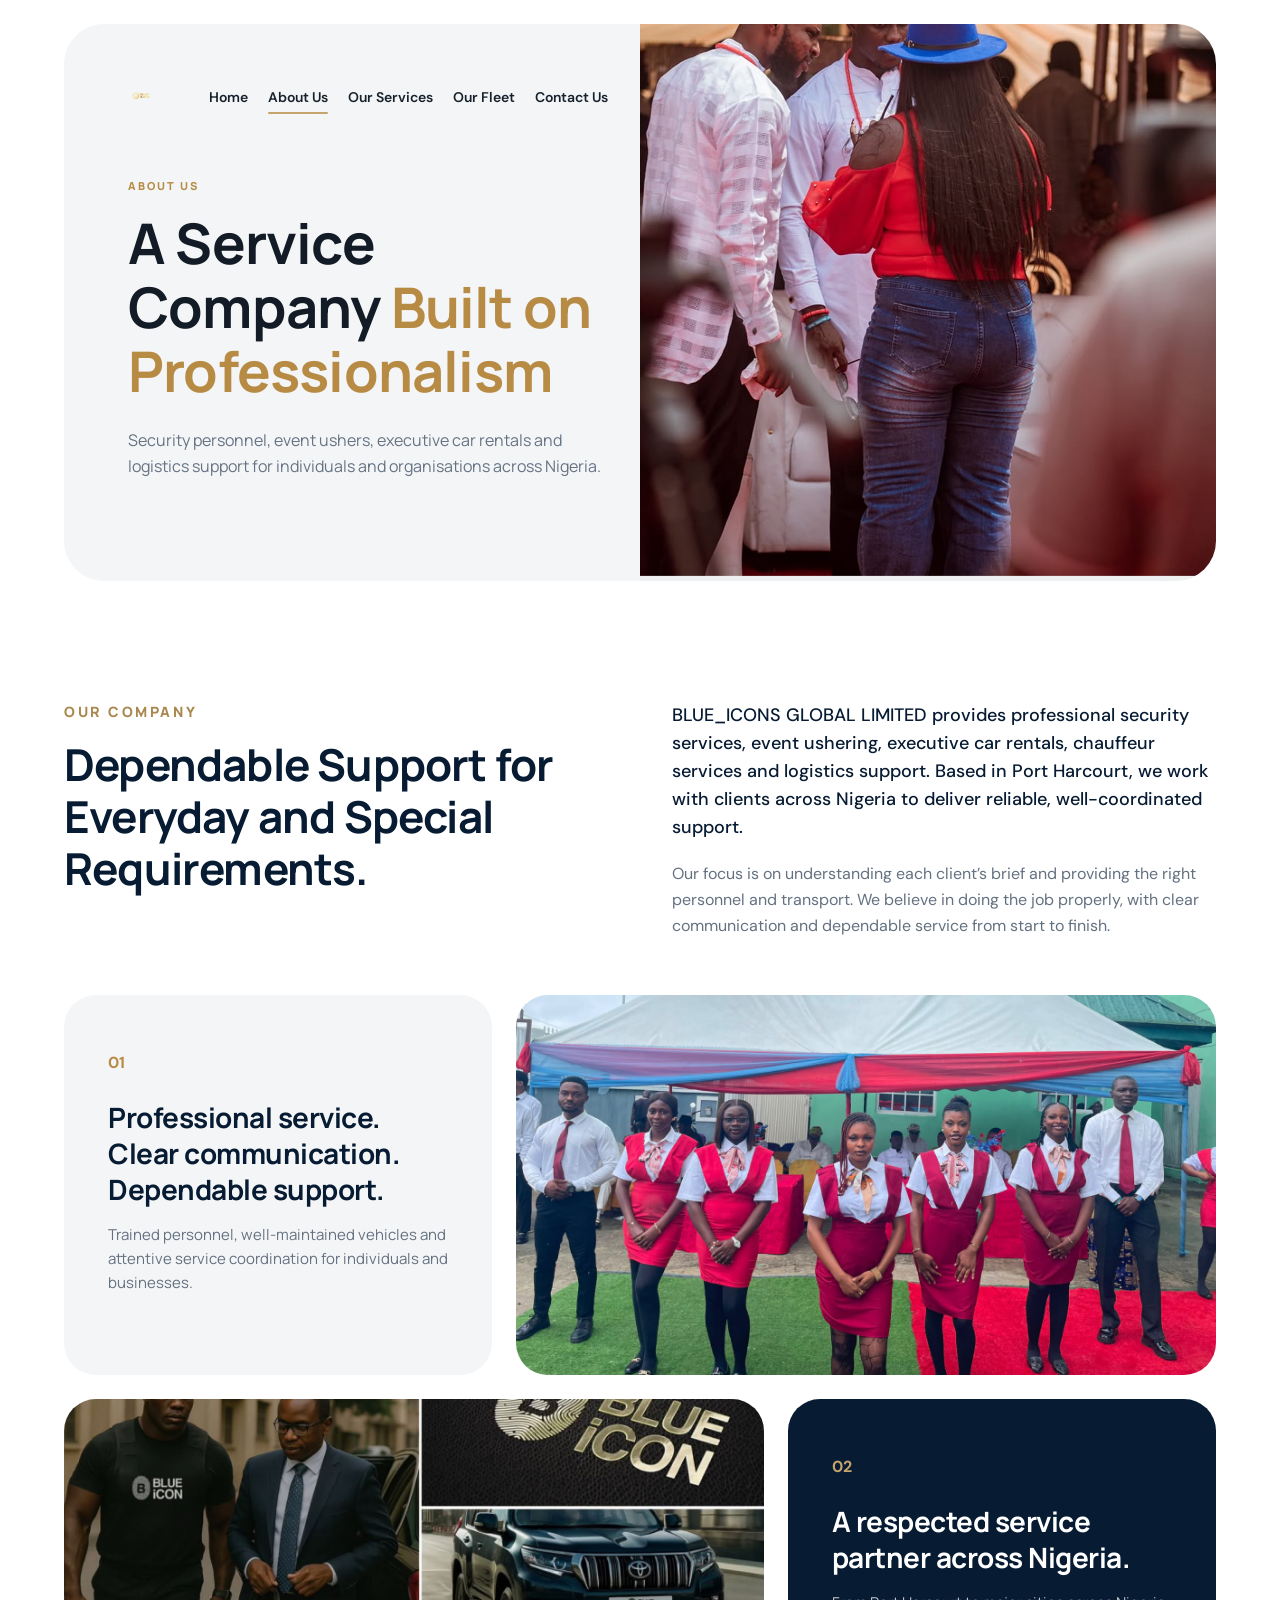
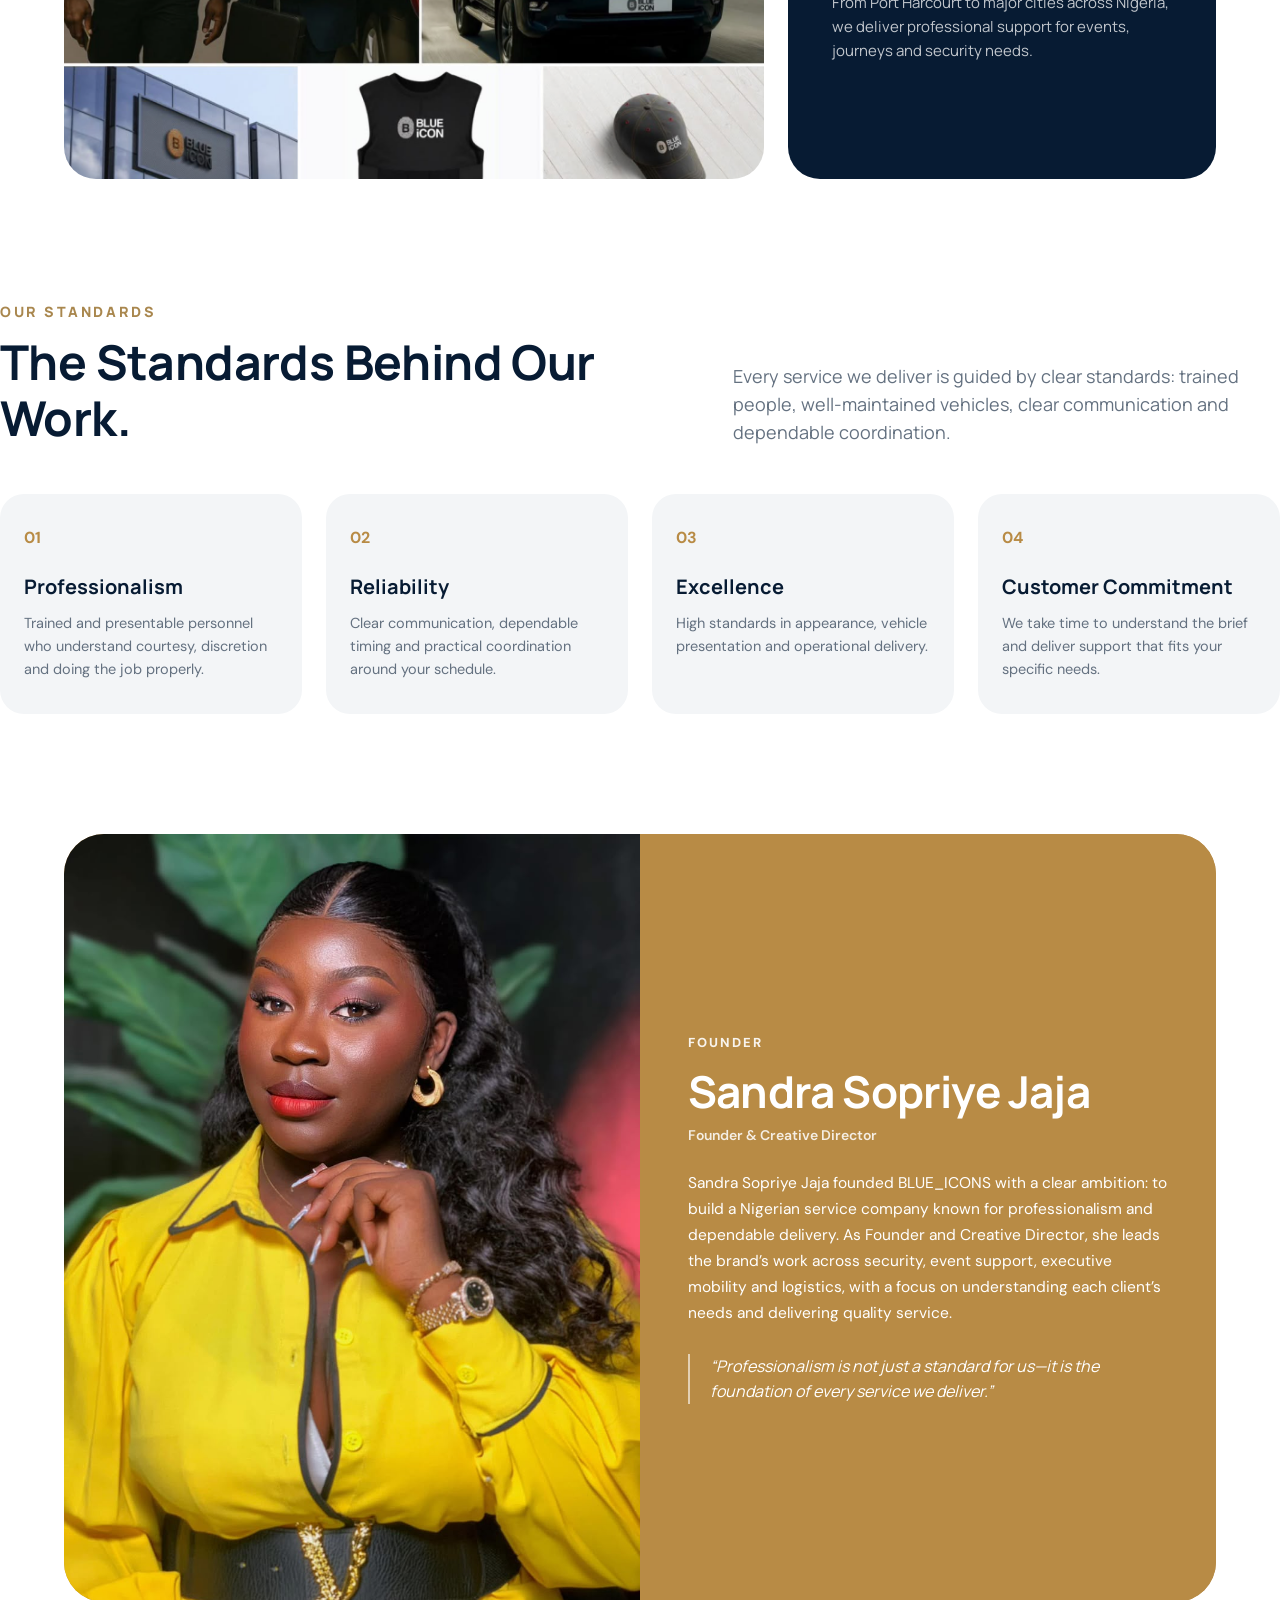
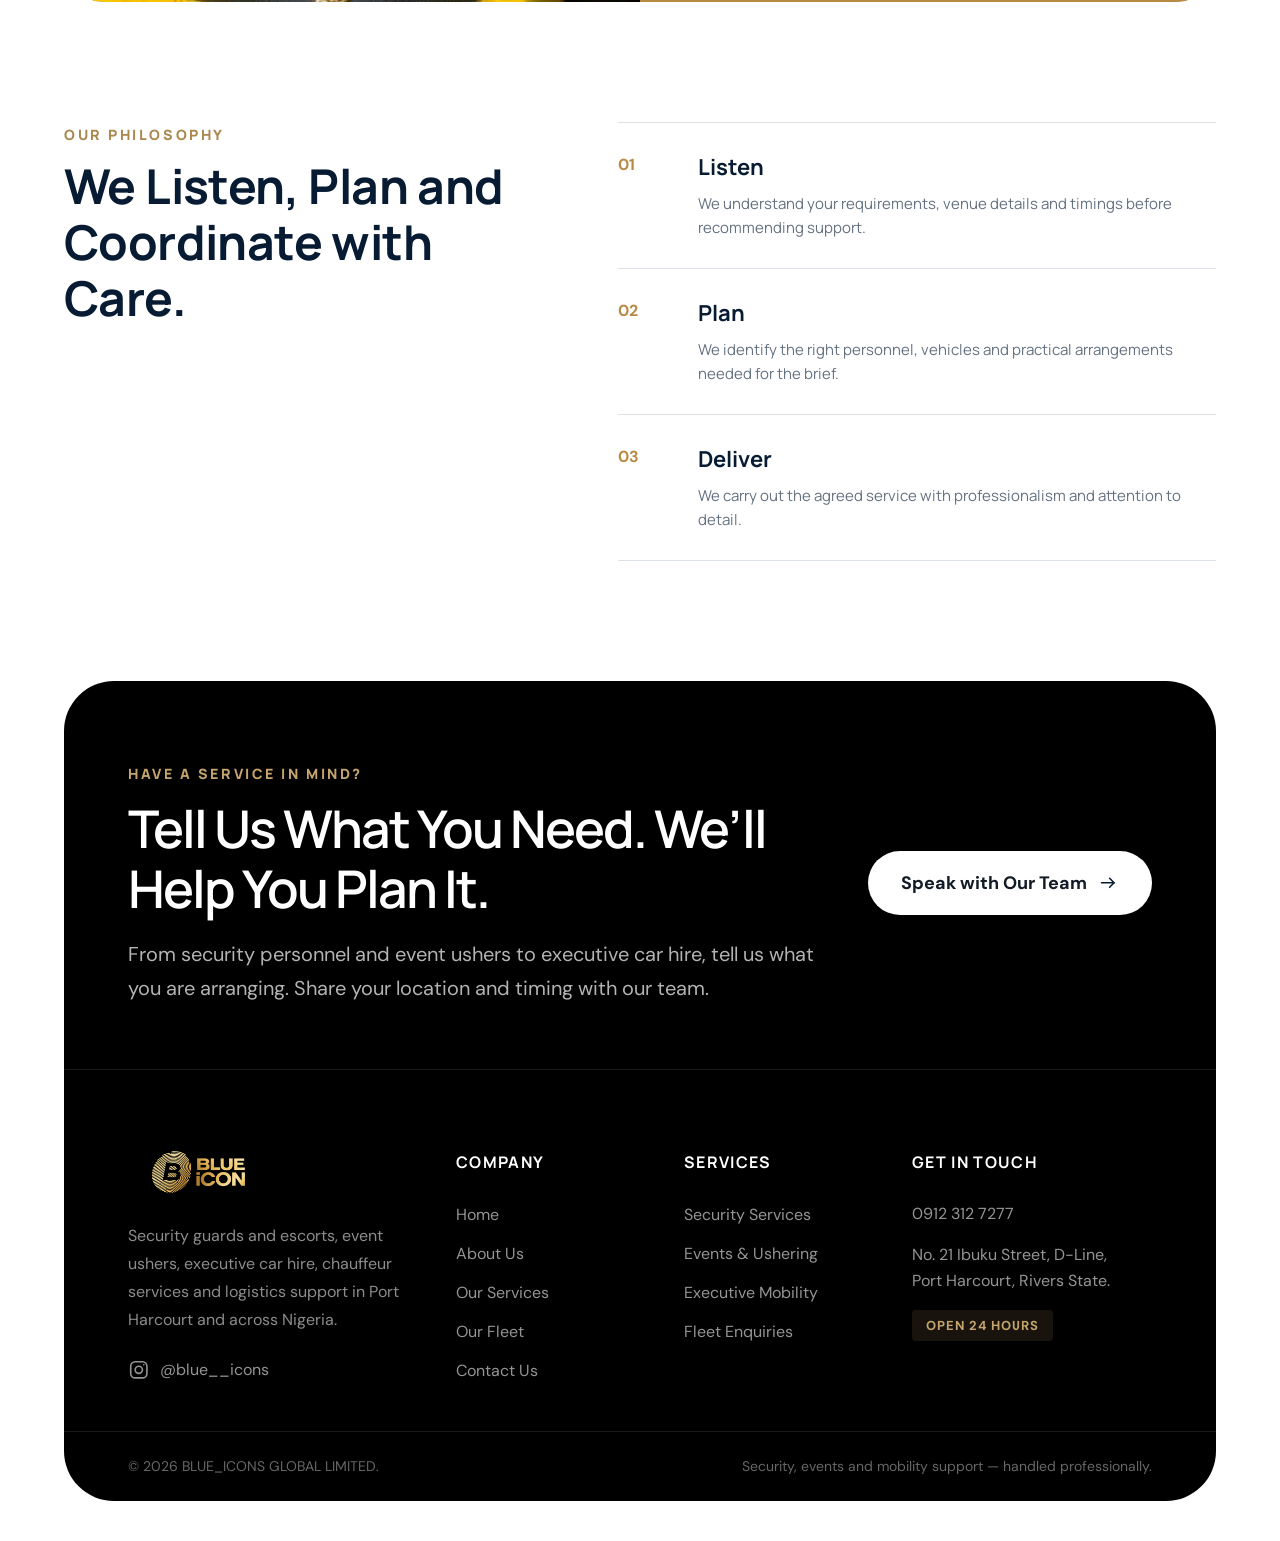
==== commit 3e102277: "fix(about): adjust mobile standards alignment and add faint bento numerals" ====
--- a/about.html
+++ b/about.html
@@ -30,12 +30,11 @@
 <body data-page="about">
 
   <main>
-    <!-- Section 1: About Us Hero (Exact Figma Frame 25:2 / Node 25:3) -->
+    <!-- Section 1: Hero Section -->
     <section class="page-hero-section">
       <div class="page-hero-container">
         <!-- Left Side: Integrated Navigation & Copy -->
         <div class="page-hero-left">
-          <!-- Integrated Header Navigation (Figma Node 25:25) -->
           <header class="home-hero-nav">
             <a href="index.html" class="brand-logo-wrap" aria-label="BLUE_ICONS Home">
               <img src="assets/images/logo.png" alt="BLUE_ICONS GLOBAL LIMITED" class="brand-logo">
@@ -50,11 +49,14 @@
               </ul>
             </nav>
             <button class="mobile-menu-btn" aria-label="Toggle navigation menu" id="mobileMenuBtn">
-              <img src="assets/icons/chevron-down.svg" alt="" width="24" height="24">
+              <svg width="24" height="24" viewBox="0 0 24 24" fill="none" stroke="currentColor" stroke-width="2.2" stroke-linecap="round" stroke-linejoin="round" aria-hidden="true">
+                <line x1="4" y1="6" x2="20" y2="6"></line>
+                <line x1="4" y1="12" x2="20" y2="12"></line>
+                <line x1="4" y1="18" x2="20" y2="18"></line>
+              </svg>
             </button>
           </header>
 
-          <!-- Hero Main Copy (Figma Node 25:7) -->
           <div class="page-hero-copy">
             <span class="eyebrow">ABOUT US</span>
             <h1 class="display-hero">
@@ -66,153 +68,152 @@
           </div>
         </div>
 
-        <!-- Right Side: Clean curved media image (Figma Node 25:6) -->
+        <!-- Right Side: Clean curved media image -->
         <div class="page-hero-right">
           <img src="assets/images/about-hero.png" alt="BLUE_ICONS Event &amp; Operational Support">
         </div>
       </div>
     </section>
 
-    <!-- Section 2: Our Company Overview (Figma Node 25:340) -->
+    <!-- Section 2: Our Company & Bento Layout -->
     <section class="about-company-overview">
       <div class="container">
         <div class="about-company-grid">
-          <div>
-            <span class="eyebrow-large">Our Company</span>
-            <h2 class="heading-h1" style="font-size: 44px; line-height: 52px;">
+          <div class="about-company-col-left">
+            <span class="eyebrow-large">OUR COMPANY</span>
+            <h2 class="heading-h1">
               Dependable Support for Everyday and Special Requirements.
             </h2>
           </div>
+          <div class="about-company-col-right">
+            <p class="about-company-lead">
+              BLUE_ICONS GLOBAL LIMITED provides professional security services, event ushering, executive car rentals, chauffeur services and logistics support. Based in Port Harcourt, we work with clients across Nigeria to deliver reliable, well-coordinated support.
+            </p>
+            <p class="about-company-body">
+              Our focus is on understanding each client’s brief and providing the right personnel and transport. We believe in doing the job properly, with clear communication and dependable service from start to finish.
+            </p>
+          </div>
+        </div>
+
+        <!-- Asymmetric Bento Grid (Matches Desktop & Mobile Screenshots Exactly) -->
+        <div class="about-bento-grid">
+          <!-- Tile 1: Card 01 (Light grey card) -->
+          <div class="bento-tile bento-card card-light">
+            <span class="bento-badge">
+              <span class="badge-desktop-text">01</span>
+              <span class="badge-mobile-text">Our Mission</span>
+            </span>
+            <h3>Professional service. Clear communication. Dependable support.</h3>
+            <p>Trained personnel, well-maintained vehicles and attentive service coordination for individuals and businesses.</p>
+            <span class="bento-watermark-num watermark-01" aria-hidden="true">01</span>
+          </div>
+
+          <!-- Tile 2: Image 1 (Ushers under canopy) -->
+          <div class="bento-tile bento-media tile-ushers">
+            <img src="assets/images/about-standards-1.png" alt="BLUE_ICONS Professional Event Ushers">
+          </div>
+
+          <!-- Tile 3: Image 2 (5-Photo collage) -->
+          <div class="bento-tile bento-media tile-collage">
+            <img src="assets/images/about-standards-2.png" alt="BLUE_ICONS Security and Fleet Services">
+          </div>
+
+          <!-- Tile 4: Card 02 (Dark Navy card) -->
+          <div class="bento-tile bento-card card-dark">
+            <span class="bento-badge badge-dark">
+              <span class="badge-desktop-text">02</span>
+              <span class="badge-mobile-text">Our Vision</span>
+            </span>
+            <h3>A respected service partner across Nigeria.</h3>
+            <p>From Port Harcourt to major cities across Nigeria, we deliver professional support for events, journeys and security needs.</p>
+            <span class="bento-watermark-num watermark-02" aria-hidden="true">02</span>
+          </div>
+        </div>
+      </div>
+    </section>
+
+    <!-- Section 3: The Standards Behind Our Work -->
+    <section class="about-standards-section">
+      <div class="container">
+        <div class="section-header-split about-standards-header">
           <div>
-            <p style="font-family: var(--font-primary); font-size: 22px; font-weight: 600; line-height: 32px; color: var(--text-navy); margin-bottom: 24px;">
-              BLUE_ICONS GLOBAL LIMITED provides professional security services, event ushering, executive car rentals, chauffeur services and logistics support. Based in Port Harcourt, we work with individuals, businesses and corporate organisations across Nigeria.
-            </p>
-            <p class="body-default">
-              Every request starts with a conversation. We clarify what is needed, where the service will take place and when support is required. From security arrangements to event staffing and vehicle hire, we aim to make the process clear, organised and straightforward.
-            </p>
-          </div>
-        </div>
-      </div>
-    </section>
-
-    <!-- Section 3: Our Standards 4-Element Banner Composition (Figma Node 25:382 & 25:383) -->
-    <section class="about-standards-banner">
-      <div class="container">
-        <!-- Row 1: Mission Card (Left) + Accompanying Image 1 (Right) -->
-        <div class="standards-composition-row">
-          <div class="standards-text-card">
-            <span class="eyebrow-large">Our Mission</span>
-            <h3 class="heading-h3" style="font-size: 30px; line-height: 38px; margin-bottom: 18px;">
-              Professional service. Clear communication. Dependable support.
-            </h3>
-            <p class="body-default" style="font-size: 16px; line-height: 28px;">
-              To provide reliable security, event, mobility and logistics services through capable personnel, careful coordination and a strong commitment to client needs.
-            </p>
-            <span class="watermark-num">01</span>
-          </div>
-          <div class="standards-media-card">
-            <img src="assets/images/about-standards-1.png" alt="BLUE_ICONS Professional Service Standard">
-          </div>
-        </div>
-
-        <!-- Row 2: Accompanying Image 2 (Left) + Vision Card (Right) -->
-        <div class="standards-composition-row alt">
-          <div class="standards-media-card">
-            <img src="assets/images/about-standards-2.png" alt="BLUE_ICONS Clear Communication &amp; Coordination">
-          </div>
-          <div class="standards-text-card">
-            <span class="eyebrow-large">Our Vision</span>
-            <h3 class="heading-h3" style="font-size: 30px; line-height: 38px; margin-bottom: 18px;">
-              A Trusted Standard for Professional Service.
-            </h3>
-            <p class="body-default" style="font-size: 16px; line-height: 28px;">
-              To build a trusted Nigerian company recognised for professional people, well-coordinated services and consistent attention to client requirements.
-            </p>
-            <span class="watermark-num">02</span>
-          </div>
-        </div>
-
-        <!-- The Standards Behind Our Work: 4-Column Grid (Node 25:383) -->
-        <div style="margin-top: 80px;">
-          <div style="max-width: 780px; margin-bottom: 48px;">
-            <span class="eyebrow-large">What Guides Us</span>
-            <h2 class="heading-h1" style="font-size: 48px; line-height: 56px; margin-bottom: 16px;">
-              The Standards Behind Our Work.
-            </h2>
+            <span class="eyebrow-large">OUR STANDARDS</span>
+            <h2 class="heading-h1">The Standards Behind Our Work.</h2>
+          </div>
+          <div>
             <p class="body-large">
-              Good service shows in the way people are treated, how well details are managed and whether the agreed support is delivered with care.
-            </p>
-          </div>
-
-          <div class="standards-values-grid">
-            <div class="value-card-box">
-              <span class="value-card-num">01</span>
-              <h4>Professionalism</h4>
-              <p>We approach every client, assignment and setting with courtesy and respect.</p>
-            </div>
-            <div class="value-card-box">
-              <span class="value-card-num">02</span>
-              <h4>Reliability</h4>
-              <p>We communicate clearly and take preparation and agreed timings seriously.</p>
-            </div>
-            <div class="value-card-box">
-              <span class="value-card-num">03</span>
-              <h4>Excellence</h4>
-              <p>We pay attention to the practical details that make a service run well.</p>
-            </div>
-            <div class="value-card-box">
-              <span class="value-card-num">04</span>
-              <h4>Customer Commitment</h4>
-              <p>We listen first, then shape our support around the actual brief.</p>
-            </div>
-          </div>
-        </div>
-      </div>
-    </section>
-
-    <!-- Section 4: Pill-Shaped Two-Part Founder Layout (Figma Node 28:503) -->
+              Every service we deliver is guided by clear standards: trained people, well-maintained vehicles, clear communication and dependable coordination.
+            </p>
+          </div>
+        </div>
+
+        <div class="standards-values-grid">
+          <div class="value-card-box">
+            <span class="value-card-num">01</span>
+            <h4>Professionalism</h4>
+            <p>Trained and presentable personnel who understand courtesy, discretion and doing the job properly.</p>
+          </div>
+          <div class="value-card-box">
+            <span class="value-card-num">02</span>
+            <h4>Reliability</h4>
+            <p>Clear communication, dependable timing and practical coordination around your schedule.</p>
+          </div>
+          <div class="value-card-box">
+            <span class="value-card-num">03</span>
+            <h4>Excellence</h4>
+            <p>High standards in appearance, vehicle presentation and operational delivery.</p>
+          </div>
+          <div class="value-card-box">
+            <span class="value-card-num">04</span>
+            <h4>Customer Commitment</h4>
+            <p>We take time to understand the brief and deliver support that fits your specific needs.</p>
+          </div>
+        </div>
+      </div>
+    </section>
+
+    <!-- Section 4: Founder Section -->
     <section class="about-founder-pill-section">
       <div class="container">
         <div class="about-founder-pill-container">
-          <!-- Left Half: Founder Information & Quote on Gold Background -->
+          <!-- Left: Founder Image (Photo on Left on Desktop, Top on Mobile) -->
+          <div class="about-founder-image">
+            <img src="assets/images/about-founder.png" alt="Sandra Sopriye Jaja — Founder &amp; Creative Director">
+          </div>
+          <!-- Right: Founder Information & Quote on Gold Background -->
           <div class="about-founder-info">
-            <span class="eyebrow">OUR FOUNDER</span>
-            <h2>Sandra Sopriye Jaja</h2>
+            <span class="founder-eyebrow">FOUNDER</span>
+            <h2 class="founder-heading">Sandra Sopriye Jaja</h2>
             <p class="founder-role">Founder &amp; Creative Director</p>
             <p class="founder-bio">
-              Sandra Sopriye Jaja is the Founder and Creative Director of BLUE_ICONS GLOBAL LIMITED. Driven by a vision to build a reputable Nigerian service brand, she leads the company’s work across security, event support, executive car rentals and logistics. Her focus is on professionalism, thoughtful coordination and service that meets clients’ real needs.
+              Sandra Sopriye Jaja founded BLUE_ICONS with a clear ambition: to build a Nigerian service company known for professionalism and dependable delivery. As Founder and Creative Director, she leads the brand’s work across security, event support, executive mobility and logistics, with a focus on understanding each client’s needs and delivering quality service.
             </p>
             <div class="about-founder-quote">
-              “Professional service starts with listening, preparation and respect for the people we serve.”
+              <p>&ldquo;Professionalism is not just a standard for us&mdash;it is the foundation of every service we deliver.&rdquo;</p>
             </div>
           </div>
-
-          <!-- Right Half: Founder Photograph (Figma Node 28:489) -->
-          <div class="about-founder-image">
-            <img src="assets/images/about-founder.png" alt="Sandra Sopriye Jaja — Founder and Creative Director">
-          </div>
-        </div>
-      </div>
-    </section>
-
-    <!-- Section 5: Service Philosophy (Figma Node 2:1044) -->
+        </div>
+      </div>
+    </section>
+
+    <!-- Section 5: Service Philosophy -->
     <section class="service-philosophy-section">
       <div class="container">
         <div class="philosophy-grid">
-          <div>
-            <span class="eyebrow-large">Our Service Philosophy</span>
-            <h2 class="heading-h1" style="font-size: 46px; line-height: 54px;">
+          <div class="philosophy-header-col">
+            <span class="eyebrow-large">OUR PHILOSOPHY</span>
+            <h2 class="heading-h1">
               We Listen, Plan and Coordinate with Care.
             </h2>
           </div>
 
-          <div>
+          <div class="philosophy-steps-col">
             <!-- Step 1 -->
             <div class="philosophy-step-item">
               <span class="step-num">01</span>
               <div class="step-content">
-                <h4>Understand</h4>
-                <p>We clarify the requirement, venue and timings before recommending support.</p>
+                <h4>Listen</h4>
+                <p>We understand your requirements, venue details and timings before recommending support.</p>
               </div>
             </div>
 
@@ -221,7 +222,7 @@
               <span class="step-num">02</span>
               <div class="step-content">
                 <h4>Plan</h4>
-                <p>We identify the people, vehicles and practical arrangements needed for the brief.</p>
+                <p>We identify the right personnel, vehicles and practical arrangements needed for the brief.</p>
               </div>
             </div>
 
--- a/styles/main.css
+++ b/styles/main.css
@@ -878,6 +878,382 @@
 }
 
 /* ==========================================================================
+   HOMEPAGE SPECIFIC SECTIONS (Matches Finished Design Screenshots)
+   ========================================================================== */
+
+/* Section 2: Who We Are / Checkerboard Grid */
+.home-overview-section {
+  padding: 0;
+  margin-bottom: 120px;
+  background-color: var(--surface-page);
+}
+
+.home-checkerboard-grid {
+  display: grid;
+  grid-template-columns: repeat(4, 1fr);
+  gap: 20px;
+  margin-top: 48px;
+}
+
+.checkerboard-col {
+  display: flex;
+  flex-direction: column;
+  gap: 20px;
+}
+
+.checkerboard-media {
+  height: 358px;
+  border-radius: 24px;
+  overflow: hidden;
+  position: relative;
+  background-color: var(--surface-subtle);
+}
+
+.checkerboard-media img {
+  width: 100%;
+  height: 100%;
+  object-fit: cover;
+  display: block;
+}
+
+.checkerboard-card {
+  height: 192px;
+  min-height: 192px;
+  background-color: var(--surface-subtle, #f5f7f9);
+  border-radius: 24px;
+  padding: 24px 20px;
+  display: flex;
+  flex-direction: column;
+  justify-content: flex-start;
+  box-sizing: border-box;
+}
+
+.checkerboard-num {
+  font-family: var(--font-secondary);
+  font-size: 14px;
+  font-weight: 700;
+  color: var(--accent-strong, #b88b45);
+  margin-bottom: 10px;
+  display: inline-flex;
+  align-items: center;
+  gap: 6px;
+}
+
+.checkerboard-num::before {
+  content: "";
+  display: inline-block;
+  width: 5px;
+  height: 5px;
+  background-color: var(--accent-strong, #b88b45);
+  border-radius: 1px;
+}
+
+.checkerboard-card h3 {
+  font-size: 20px;
+  font-weight: 700;
+  color: var(--text-navy, #071b33);
+  line-height: 26px;
+  margin-bottom: 8px;
+}
+
+.checkerboard-card p {
+  font-size: 13.5px;
+  line-height: 20px;
+  color: var(--text-muted, #647180);
+  margin: 0;
+}
+
+/* Section 3: Our Core Divisions (3 Service Cards) */
+.home-divisions-section {
+  padding: 0;
+  margin-bottom: 120px;
+  background-color: var(--surface-page);
+}
+
+.home-divisions-header {
+  margin-bottom: 48px;
+}
+
+.home-divisions-grid {
+  display: grid;
+  grid-template-columns: repeat(3, 1fr);
+  gap: 24px;
+}
+
+.home-division-card {
+  background-color: var(--surface-subtle, #f5f7f9);
+  border-radius: 32px;
+  overflow: hidden;
+  display: flex;
+  flex-direction: column;
+}
+
+.division-card-media {
+  height: 240px;
+  width: 100%;
+  overflow: hidden;
+  position: relative;
+}
+
+.division-card-media img {
+  width: 100%;
+  height: 100%;
+  object-fit: cover;
+  display: block;
+}
+
+.division-card-body {
+  padding: 32px 28px 28px;
+  display: flex;
+  flex-direction: column;
+  flex: 1;
+}
+
+.division-card-body h3 {
+  font-size: 24px;
+  font-weight: 700;
+  color: var(--text-navy, #071b33);
+  line-height: 32px;
+  margin-bottom: 12px;
+}
+
+.division-card-desc {
+  font-size: 15px;
+  line-height: 24px;
+  color: var(--text-muted, #647180);
+  margin-bottom: 24px;
+  min-height: 72px;
+}
+
+.division-specs-grid {
+  display: grid;
+  grid-template-columns: 1fr 1fr;
+  gap: 12px 16px;
+  margin: 0 0 28px 0;
+  padding: 0;
+  list-style: none;
+}
+
+.division-specs-grid li {
+  font-size: 14px;
+  font-weight: 500;
+  color: var(--text-primary, #071b33);
+  display: flex;
+  align-items: center;
+  gap: 8px;
+}
+
+.spec-bullet {
+  width: 6px;
+  height: 6px;
+  background-color: var(--accent-strong, #b88b45);
+  border-radius: 1px;
+  display: inline-block;
+  flex-shrink: 0;
+}
+
+.division-card-action {
+  margin-top: auto;
+  display: flex;
+  justify-content: flex-end;
+  align-items: center;
+}
+
+.division-card-link {
+  display: inline-flex;
+  align-items: center;
+  gap: 8px;
+  font-size: 14px;
+  font-weight: 600;
+  color: var(--accent-strong, #b88b45);
+  text-decoration: none;
+  transition: color 0.2s ease, transform 0.2s ease;
+}
+
+.division-card-link:hover {
+  color: #966f33;
+  transform: translateX(3px);
+}
+
+/* Section 4: Why BLUE_ICONS (Partner) */
+.home-partner-section {
+  padding: 0;
+  margin-bottom: 120px;
+  background-color: var(--surface-page);
+}
+
+.home-partner-split {
+  display: grid;
+  grid-template-columns: 520px 1fr;
+  gap: 64px;
+  align-items: center;
+}
+
+.home-partner-media-wrap {
+  position: relative;
+  width: 100%;
+}
+
+.home-partner-img {
+  width: 100%;
+  height: 580px;
+  object-fit: cover;
+  border-radius: 36px;
+  display: block;
+}
+
+.home-partner-badge {
+  position: absolute;
+  top: -24px;
+  right: -24px;
+  width: 140px;
+  height: 140px;
+  background-color: var(--accent-strong, #b88b45);
+  border-radius: 50%;
+  display: flex;
+  align-items: center;
+  justify-content: center;
+  text-align: center;
+  padding: 18px;
+  color: #ffffff;
+  font-size: 13.5px;
+  font-weight: 500;
+  line-height: 1.4;
+  box-shadow: 0 12px 30px rgba(0, 0, 0, 0.12);
+  z-index: 2;
+  box-sizing: border-box;
+}
+
+.home-partner-content {
+  display: flex;
+  flex-direction: column;
+}
+
+.home-partner-content .eyebrow-large {
+  margin-bottom: 16px;
+}
+
+.home-partner-content .heading-h1 {
+  font-size: 48px;
+  line-height: 56px;
+  letter-spacing: -0.8px;
+  margin-bottom: 24px;
+}
+
+.home-partner-desc {
+  font-size: 18px;
+  line-height: 28px;
+  color: var(--text-muted, #647180);
+  margin-bottom: 32px;
+  max-width: 620px;
+}
+
+.home-partner-checklist {
+  list-style: none;
+  padding: 0;
+  margin: 0 0 36px 0;
+  display: flex;
+  flex-direction: column;
+  gap: 16px;
+}
+
+.home-partner-checklist li {
+  display: flex;
+  align-items: center;
+  gap: 14px;
+  font-size: 16px;
+  font-weight: 500;
+  color: var(--text-navy, #071b33);
+}
+
+.home-partner-checklist li img {
+  width: 22px;
+  height: 22px;
+  flex-shrink: 0;
+}
+
+.home-partner-action {
+  display: flex;
+  justify-content: flex-end;
+  width: 100%;
+  max-width: 620px;
+}
+
+.home-partner-link {
+  display: inline-flex;
+  align-items: center;
+  gap: 8px;
+  font-size: 16px;
+  font-weight: 600;
+  color: var(--accent-strong, #b88b45);
+  text-decoration: none;
+  transition: color 0.2s ease, transform 0.2s ease;
+}
+
+.home-partner-link:hover {
+  color: #966f33;
+  transform: translateX(3px);
+}
+
+/* Section 5: Founder Section */
+.home-founder-section {
+  padding: 0;
+  margin-bottom: 120px;
+  background-color: var(--surface-page);
+}
+
+/* Section 6: Our Reach / Head Office */
+.home-reach-section {
+  padding: 0;
+  margin-bottom: 120px;
+  background-color: var(--surface-page);
+  text-align: center;
+}
+
+.home-reach-wrap {
+  max-width: 860px;
+  margin: 0 auto;
+  display: flex;
+  flex-direction: column;
+  align-items: center;
+  text-align: center;
+}
+
+.home-reach-wrap .eyebrow-large {
+  margin-bottom: 16px;
+}
+
+.home-reach-wrap .heading-h1 {
+  font-size: 48px;
+  line-height: 56px;
+  letter-spacing: -0.8px;
+  margin-bottom: 20px;
+}
+
+.home-reach-desc {
+  font-size: 18px;
+  line-height: 28px;
+  color: var(--text-muted, #647180);
+  max-width: 720px;
+  margin: 0 auto 28px;
+}
+
+.home-reach-badge {
+  display: inline-flex;
+  align-items: center;
+  gap: 10px;
+  padding: 8px 16px;
+  color: var(--text-navy, #071b33);
+  font-size: 16px;
+  font-weight: 600;
+}
+
+.home-reach-badge img {
+  width: 20px;
+  height: 20px;
+}
+
+/* ==========================================================================
    FOUNDER SECTION ON HOMEPAGE (Figma Frame 144:39 / 141:361 "Frame 23")
    Dimensions: 1430px × 717px, border-radius: 40px, overflow: hidden
    - Left: Full photograph of Sandra Sopriye Jaja at her desk (w: 731, h: 717)
@@ -1227,9 +1603,14 @@
   object-fit: cover;
 }
 
-/* About Company Overview */
+/* ==========================================================================
+   ABOUT US PAGE SPECIFIC STYLES (Matches Finished Design Screenshots)
+   ========================================================================== */
+
+/* Section 2: About Company Overview */
 .about-company-overview {
-  padding: 0 0 120px;
+  padding: 0;
+  margin-bottom: 120px;
   background-color: var(--surface-page);
 }
 
@@ -1240,182 +1621,292 @@
   align-items: start;
 }
 
-/* 4-Element Standards Banner Composition (Figma node 25:382) */
-.about-standards-banner {
-  padding: 0 0 120px;
-  background-color: var(--surface-page);
-}
-
-.standards-composition-row {
+.about-company-col-left .eyebrow-large {
+  display: block;
+  margin-bottom: 16px;
+}
+
+.about-company-col-left .heading-h1 {
+  font-size: 44px;
+  line-height: 52px;
+  letter-spacing: -0.8px;
+  color: var(--text-navy, #071b33);
+}
+
+.about-company-lead {
+  font-family: var(--font-secondary);
+  font-size: 18px;
+  line-height: 28px;
+  font-weight: 500;
+  color: var(--text-navy, #071b33);
+  margin-bottom: 20px;
+}
+
+.about-company-body {
+  font-family: var(--font-secondary);
+  font-size: 16px;
+  line-height: 26px;
+  color: var(--text-muted, #647180);
+  margin: 0;
+}
+
+/* Section 2 Bento Grid: Asymmetric 2x2 Bento Grid (Matches Desktop Screenshot) */
+.about-bento-grid {
   display: grid;
-  grid-template-columns: 580px 1fr;
+  grid-template-columns: repeat(13, 1fr);
   gap: 24px;
-  align-items: center;
+  margin-top: 56px;
+}
+
+.bento-tile {
+  border-radius: 32px;
+  overflow: hidden;
+  height: 380px;
+  min-height: 380px;
+  box-sizing: border-box;
+}
+
+/* Row 1: Light Card (5 cols) + Ushers Image (8 cols) */
+.about-bento-grid .card-light {
+  grid-column: span 5;
+  background-color: var(--surface-subtle, #f5f7f9);
+}
+
+.about-bento-grid .tile-ushers {
+  grid-column: span 8;
+}
+
+/* Row 2: Collage Image (8 cols) + Dark Card (5 cols) */
+.about-bento-grid .tile-collage {
+  grid-column: span 8;
+}
+
+.about-bento-grid .card-dark {
+  grid-column: span 5;
+  background-color: #071b33;
+  color: #ffffff;
+}
+
+.bento-card {
+  padding: 56px 44px;
+  display: flex;
+  flex-direction: column;
+  justify-content: flex-start;
+  position: relative;
+}
+
+.bento-badge {
+  font-family: var(--font-secondary);
+  font-size: 16px;
+  font-weight: 700;
+  color: var(--accent-strong, #b88b45);
   margin-bottom: 24px;
-}
-
-.standards-composition-row.alt {
-  grid-template-columns: 1fr 580px;
-}
-
-.standards-text-card {
-  background-color: var(--surface-subtle);
-  border-radius: 30px;
-  padding: 60px 48px;
-  position: relative;
-  overflow: hidden;
-  height: 420px;
-  display: flex;
-  flex-direction: column;
-  justify-content: center;
-}
-
-.standards-text-card .watermark-num {
-  position: absolute;
-  top: 24px;
-  right: 36px;
-  font-family: var(--font-primary);
-  font-size: 80px;
+  display: block;
+}
+
+.bento-badge.badge-dark {
+  color: #c5a46d;
+}
+
+.badge-mobile-text {
+  display: none;
+}
+
+.bento-watermark-num {
+  display: none;
+}
+
+.bento-card.card-light h3 {
+  font-size: 28px;
+  line-height: 36px;
   font-weight: 700;
-  color: var(--accent-gold-alt);
-  opacity: 0.18;
-  line-height: 1;
-}
-
-.standards-media-card {
-  border-radius: 30px;
-  overflow: hidden;
-  height: 420px;
-}
-
-.standards-media-card img {
+  color: var(--text-navy, #071b33);
+  margin-bottom: 16px;
+  letter-spacing: -0.5px;
+}
+
+.bento-card.card-light p {
+  font-size: 15px;
+  line-height: 24px;
+  color: var(--text-muted, #647180);
+  margin: 0;
+}
+
+.bento-card.card-dark h3 {
+  font-size: 28px;
+  line-height: 36px;
+  font-weight: 700;
+  color: #ffffff;
+  margin-bottom: 16px;
+  letter-spacing: -0.5px;
+}
+
+.bento-card.card-dark p {
+  font-size: 15px;
+  line-height: 24px;
+  color: rgba(255, 255, 255, 0.75);
+  margin: 0;
+}
+
+.bento-media img {
   width: 100%;
   height: 100%;
   object-fit: cover;
-}
-
-/* 4 Values Cards Grid (Figma node 25:383) */
+  display: block;
+}
+
+/* Section 4: The Standards Behind Our Work */
+.about-standards-section {
+  padding: 0;
+  margin-bottom: 120px;
+  background-color: var(--surface-page);
+}
+
+.about-standards-header {
+  margin-bottom: 48px;
+}
+
 .standards-values-grid {
   display: grid;
   grid-template-columns: repeat(4, 1fr);
   gap: 24px;
-  margin-top: 60px;
 }
 
 .value-card-box {
-  background-color: var(--surface-subtle);
-  border-radius: 20px;
+  background-color: var(--surface-subtle, #f5f7f9);
+  border-radius: 24px;
   padding: 32px 24px;
   display: flex;
   flex-direction: column;
+  box-sizing: border-box;
+  min-height: 220px;
 }
 
 .value-card-num {
   font-family: var(--font-secondary);
   font-size: 16px;
   font-weight: 700;
-  color: var(--accent-gold-dark);
-  margin-bottom: 36px;
+  color: var(--accent-strong, #b88b45);
+  margin-bottom: 24px;
 }
 
 .value-card-box h4 {
-  font-size: 22px;
-  font-weight: 600;
-  color: var(--text-navy);
-  margin-bottom: 14px;
+  font-size: 20px;
+  font-weight: 700;
+  color: var(--text-navy, #071b33);
+  margin-bottom: 12px;
+  line-height: 26px;
 }
 
 .value-card-box p {
   font-family: var(--font-secondary);
-  font-size: 16px;
-  line-height: 26px;
-  color: var(--text-muted);
-}
-
-/* About Us Pill-Shaped Founder Layout (Figma node 28:503) */
+  font-size: 14.5px;
+  line-height: 23px;
+  color: var(--text-muted, #647180);
+  margin: 0;
+}
+
+/* Section 5: Founder & Creative Director Layout */
 .about-founder-pill-section {
-  padding: 0 0 120px;
+  padding: 0;
+  margin-bottom: 120px;
   background-color: var(--surface-page);
 }
 
 .about-founder-pill-container {
   width: 100%;
-  max-width: 1384px;
+  max-width: 1440px;
   margin: 0 auto;
-  background-color: var(--accent-strong);
-  border-radius: 50px;
+  background-color: var(--accent-strong, #b88b45);
+  border-radius: 40px;
   overflow: hidden;
   display: grid;
   grid-template-columns: 1fr 1fr;
-  min-height: 680px;
+  min-height: 580px;
   align-items: stretch;
 }
 
+.about-founder-image {
+  height: 100%;
+  min-height: 580px;
+  position: relative;
+  overflow: hidden;
+}
+
+.about-founder-image img {
+  width: 100%;
+  height: 100%;
+  min-height: 580px;
+  object-fit: cover;
+  object-position: center 20%;
+  display: block;
+}
+
 .about-founder-info {
-  background-color: var(--accent-strong);
+  background-color: var(--accent-strong, #b88b45);
   color: #ffffff;
-  padding: 64px 56px;
+  padding: 56px 48px;
   display: flex;
   flex-direction: column;
   justify-content: center;
-}
-
-.about-founder-info .eyebrow {
-  color: var(--surface-subtle);
-}
-
-.about-founder-info h2 {
-  font-size: 52px;
-  font-weight: 600;
-  line-height: 60px;
-  letter-spacing: -2px;
+  box-sizing: border-box;
+}
+
+.founder-eyebrow {
+  font-family: var(--font-secondary);
+  font-size: 13px;
+  font-weight: 800;
+  letter-spacing: 2px;
+  color: rgba(255, 255, 255, 0.9);
+  text-transform: uppercase;
+  margin-bottom: 12px;
+  display: block;
+}
+
+.founder-heading {
+  font-family: var(--font-primary);
+  font-size: 44px;
+  line-height: 52px;
+  letter-spacing: -0.8px;
   color: #ffffff;
-  margin-top: 12px;
   margin-bottom: 8px;
+  font-weight: 700;
 }
 
 .about-founder-info .founder-role {
   font-family: var(--font-secondary);
   font-size: 14px;
-  font-weight: 700;
-  color: var(--surface-subtle);
-  letter-spacing: 1px;
-  text-transform: uppercase;
+  font-weight: 600;
+  color: rgba(255, 255, 255, 0.85);
   margin-bottom: 24px;
 }
 
 .about-founder-info .founder-bio {
   font-family: var(--font-secondary);
+  font-size: 15.5px;
+  line-height: 26px;
+  color: #ffffff;
+  margin-bottom: 28px;
+}
+
+.about-founder-quote {
+  border-left: 2px solid rgba(255, 255, 255, 0.6);
+  padding-left: 20px;
+}
+
+.about-founder-quote p {
+  font-family: var(--font-primary);
   font-size: 16px;
-  line-height: 29px;
+  line-height: 25px;
   color: #ffffff;
-  margin-bottom: 32px;
-}
-
-.about-founder-quote {
-  border-left: 2px solid var(--surface-subtle);
-  padding-left: 24px;
-  font-family: var(--font-primary);
-  font-size: 20px;
-  font-weight: 500;
-  line-height: 30px;
-  color: #ffffff;
-}
-
-.about-founder-image {
-  height: 100%;
-  min-height: 716px;
-}
-
-.about-founder-image img {
-  width: 100%;
-  height: 100%;
-  object-fit: cover;
-}
-
-/* Service Philosophy Steps */
+  font-style: italic;
+  margin: 0;
+}
+
+/* Section 6: Service Philosophy */
 .service-philosophy-section {
-  padding: 0 0 120px;
+  padding: 0;
+  margin-bottom: 120px;
   background-color: var(--surface-page);
 }
 
@@ -1427,36 +1918,38 @@
 }
 
 .philosophy-step-item {
-  border-top: 1px solid var(--border-subtle);
+  border-top: 1px solid var(--border-subtle, #e5e9ee);
   padding: 28px 0;
   display: grid;
-  grid-template-columns: 80px 1fr;
-  gap: 24px;
+  grid-template-columns: 60px 1fr;
+  gap: 20px;
   align-items: start;
 }
 
 .philosophy-step-item:last-child {
-  border-bottom: 1px solid var(--border-subtle);
+  border-bottom: 1px solid var(--border-subtle, #e5e9ee);
 }
 
 .step-num {
   font-family: var(--font-secondary);
   font-size: 16px;
   font-weight: 700;
-  color: var(--accent-gold-dark);
+  color: var(--accent-strong, #b88b45);
+  margin-top: 2px;
 }
 
 .step-content h4 {
-  font-size: 24px;
+  font-size: 22px;
   font-weight: 700;
-  color: var(--text-navy);
+  color: var(--text-navy, #071b33);
   margin-bottom: 8px;
 }
 
 .step-content p {
-  font-family: var(--font-secondary);
-  font-size: 17px;
-  color: var(--text-muted);
+  font-size: 15px;
+  line-height: 24px;
+  color: var(--text-muted, #647180);
+  margin: 0;
 }
 
 /* ==========================================================================
@@ -2351,6 +2844,11 @@
   .section-standards-overview,
   .founder-banner-section,
   .head-office-section,
+  .home-overview-section,
+  .home-divisions-section,
+  .home-partner-section,
+  .home-founder-section,
+  .home-reach-section,
   .about-company-overview,
   .about-standards-banner,
   .about-founder-pill-section,
@@ -2692,10 +3190,16 @@
   .section-features,
   .section-divisions,
   .section-standards-overview,
-  .founder-banner-section {
+  .founder-banner-section,
+  .home-overview-section,
+  .home-divisions-section,
+  .home-partner-section,
+  .home-founder-section,
+  .home-reach-section {
     margin-bottom: 42px;
   }
-  .head-office-section {
+  .head-office-section,
+  .home-reach-section {
     padding: 0 0 42px;
   }
 
@@ -2911,6 +3415,414 @@
   }
 }
 
+/* ==========================================================================
+   HOMEPAGE TABLET LAYOUT (769px - 1024px)
+   Matches Tablet Design with Consistent Padding, Alignment, and Body Type
+   ========================================================================== */
+@media (min-width: 769px) and (max-width: 1024px) {
+  :root {
+    --content-padding: 32px;
+  }
+
+  /* 1. Consistent Left and Right Page Padding (Every section starts at same horizontal position) */
+  .container {
+    width: 100% !important;
+    max-width: 100% !important;
+    padding-left: 32px !important;
+    padding-right: 32px !important;
+    margin: 0 !important;
+    box-sizing: border-box !important;
+  }
+
+  .home-hero-section {
+    padding-left: 32px !important;
+    padding-right: 32px !important;
+    padding-top: 24px !important;
+    margin-bottom: 48px !important;
+    width: 100% !important;
+    box-sizing: border-box !important;
+  }
+
+  .home-hero-container {
+    display: flex !important;
+    flex-direction: column !important;
+    width: 100% !important;
+    max-width: 100% !important;
+    margin: 0 !important;
+    border-radius: 32px !important;
+    overflow: hidden !important;
+    min-height: auto !important;
+    box-sizing: border-box !important;
+  }
+
+  .site-footer-boxed {
+    width: calc(100% - 64px) !important;
+    max-width: calc(100% - 64px) !important;
+    margin: 48px 32px 32px 32px !important;
+    border-radius: 36px !important;
+    box-sizing: border-box !important;
+  }
+  .footer-cta-block {
+    padding: 48px 32px !important;
+  }
+  .footer-columns-block {
+    padding: 48px 32px !important;
+    grid-template-columns: repeat(2, 1fr) !important;
+    gap: 36px 32px !important;
+  }
+
+  /* 2. Body Text: Exactly 16px across all body-text roles */
+  p,
+  .body-large,
+  .body-default,
+  .home-hero-copy .hero-subheading,
+  .checkerboard-card p,
+  .division-card-desc,
+  .division-specs-grid li,
+  .home-partner-desc,
+  .home-partner-checklist li,
+  .founder-card-paragraph,
+  .home-reach-desc,
+  .footer-cta-text p,
+  .footer-brand-desc,
+  .footer-links-list li a,
+  .footer-address {
+    font-size: 16px !important;
+    line-height: 26px !important;
+  }
+
+  /* 3. Who We Are: Keep 2x2 arrangement, shared padding & 16px body text */
+  .home-checkerboard-grid {
+    display: grid !important;
+    grid-template-columns: repeat(2, 1fr) !important;
+    gap: 24px !important;
+  }
+  .checkerboard-col {
+    display: flex !important;
+    flex-direction: column !important;
+    gap: 20px !important;
+  }
+  .checkerboard-media {
+    height: 300px !important;
+    border-radius: 20px !important;
+  }
+  .checkerboard-card {
+    min-height: 180px !important;
+    height: auto !important;
+    padding: 24px 20px !important;
+    border-radius: 20px !important;
+  }
+
+  /* 4. Hero: Fit and align within container, no overflow or excess space */
+  .home-hero-left {
+    padding: 40px 32px !important;
+    width: 100% !important;
+    box-sizing: border-box !important;
+    display: flex !important;
+    flex-direction: column !important;
+    align-items: flex-start !important;
+    text-align: left !important;
+    height: auto !important;
+  }
+  .home-hero-copy {
+    max-width: 100% !important;
+    width: 100% !important;
+    margin-top: 24px !important;
+    margin-bottom: 0 !important;
+    text-align: left !important;
+  }
+  .home-hero-copy .display-hero {
+    font-size: 38px !important;
+    line-height: 46px !important;
+    letter-spacing: -0.5px !important;
+    margin-bottom: 18px !important;
+    text-align: left !important;
+  }
+  .home-hero-copy .hero-subheading {
+    font-size: 16px !important;
+    line-height: 26px !important;
+    max-width: 100% !important;
+    width: 100% !important;
+    text-align: left !important;
+    margin-bottom: 28px !important;
+  }
+  .hero-cta-group {
+    display: flex !important;
+    flex-direction: row !important;
+    gap: 14px !important;
+    margin-bottom: 32px !important;
+    justify-content: flex-start !important;
+    width: 100% !important;
+  }
+  .home-hero-right {
+    display: none !important;
+  }
+  .hero-cards-stack {
+    position: relative !important;
+    width: 100% !important;
+    max-width: 540px !important;
+    height: 270px !important;
+    margin: 0 0 12px 0 !important;
+    display: block !important;
+  }
+  .hero-cards-stack .hero-card-1 {
+    top: 0 !important;
+    left: 0 !important;
+    width: 100% !important;
+    height: 215px !important;
+    border-radius: 24px !important;
+  }
+  .hero-cards-stack .hero-card-2 {
+    top: 42px !important;
+    left: 18px !important;
+    width: calc(100% - 36px) !important;
+    height: 195px !important;
+    border-radius: 24px !important;
+  }
+  .hero-cards-stack .hero-card-3 {
+    top: 84px !important;
+    left: 36px !important;
+    width: calc(100% - 72px) !important;
+    height: 175px !important;
+    border-radius: 24px !important;
+  }
+
+  /* 5. Core Divisions: Two frames in first row, third directly below first aligned to left edge, all same size */
+  .home-divisions-grid {
+    display: grid !important;
+    grid-template-columns: repeat(2, 1fr) !important;
+    gap: 24px !important;
+  }
+  .home-division-card {
+    border-radius: 28px !important;
+    width: 100% !important;
+    box-sizing: border-box !important;
+  }
+  .home-divisions-grid .home-division-card:nth-child(3) {
+    grid-column: 1 !important;
+    max-width: 100% !important;
+    margin: 0 !important;
+    width: 100% !important;
+  }
+  .division-card-media {
+    height: 220px !important;
+  }
+  .division-card-body {
+    padding: 28px 24px !important;
+  }
+
+  /* 6. Blue Icons mark: Aligned to same left padding as other content (not centered) */
+  .home-hero-nav {
+    justify-content: space-between !important;
+    align-items: center !important;
+    width: 100% !important;
+    margin-left: 0 !important;
+    padding-left: 0 !important;
+  }
+  .brand-logo-wrap {
+    justify-content: flex-start !important;
+    margin-left: 0 !important;
+    padding-left: 0 !important;
+  }
+  .brand-logo {
+    margin-left: 0 !important;
+    display: block !important;
+  }
+  .footer-brand-col {
+    align-items: flex-start !important;
+    text-align: left !important;
+  }
+  .footer-brandmark {
+    justify-content: flex-start !important;
+    margin-left: 0 !important;
+    padding-left: 0 !important;
+  }
+  .footer-brandmark-logo {
+    margin-left: 0 !important;
+    display: block !important;
+  }
+
+  /* 7. Founder & Creative Director: Adjusted crop so face is clearly visible */
+  .founder-card-frame23 {
+    display: flex !important;
+    flex-direction: column !important;
+    min-height: auto !important;
+    border-radius: 32px !important;
+    overflow: hidden !important;
+  }
+  .founder-card-media {
+    width: 100% !important;
+    height: 420px !important;
+    min-height: 420px !important;
+    position: relative !important;
+    overflow: hidden !important;
+  }
+  .founder-card-media img {
+    width: 100% !important;
+    height: 100% !important;
+    min-height: 420px !important;
+    object-fit: cover !important;
+    object-position: center 18% !important;
+    display: block !important;
+  }
+  .founder-card-content {
+    padding: 44px 32px !important;
+  }
+
+  /* Section 4: Why BLUE_ICONS (Aligned left with same starting position as rest of tablet content) */
+  .home-partner-split {
+    display: flex !important;
+    flex-direction: column !important;
+    gap: 36px !important;
+    align-items: flex-start !important;
+    text-align: left !important;
+    width: 100% !important;
+  }
+  .home-partner-media-wrap {
+    width: 100% !important;
+    max-width: 100% !important;
+    margin: 0 !important;
+    position: relative !important;
+  }
+  .home-partner-img {
+    width: 100% !important;
+    height: 440px !important;
+    object-fit: cover !important;
+    border-radius: 28px !important;
+    display: block !important;
+  }
+  .home-partner-badge {
+    position: absolute !important;
+    top: 20px !important;
+    right: 20px !important;
+  }
+  .home-partner-content {
+    width: 100% !important;
+    max-width: 100% !important;
+    margin: 0 !important;
+    padding: 0 !important;
+    align-items: flex-start !important;
+    text-align: left !important;
+  }
+  .home-partner-content .eyebrow-large,
+  .home-partner-content .heading-h1,
+  .home-partner-desc,
+  .home-partner-checklist,
+  .home-partner-checklist li,
+  .home-partner-action,
+  .home-partner-link {
+    text-align: left !important;
+    justify-content: flex-start !important;
+    margin-left: 0 !important;
+  }
+  .home-partner-content .heading-h1 {
+    font-size: 36px !important;
+    line-height: 44px !important;
+    letter-spacing: -0.5px !important;
+    margin-bottom: 20px !important;
+  }
+  .home-partner-desc {
+    font-size: 16px !important;
+    line-height: 26px !important;
+    margin-bottom: 24px !important;
+  }
+  .home-partner-checklist {
+    gap: 14px !important;
+    margin-bottom: 28px !important;
+  }
+  .home-partner-action {
+    display: flex !important;
+    justify-content: flex-start !important;
+    width: 100% !important;
+  }
+
+  /* Section 6: Reach */
+  .home-reach-wrap {
+    max-width: 700px !important;
+    margin: 0 auto !important;
+  }
+
+  /* About Us Tablet Specifics (Scoped strictly to body[data-page="about"]) */
+  body[data-page="about"] .about-company-grid {
+    grid-template-columns: 1fr 1fr !important;
+    gap: 36px !important;
+    align-items: start !important;
+  }
+  body[data-page="about"] .about-bento-grid {
+    display: grid !important;
+    grid-template-columns: 1fr 1fr !important;
+    gap: 20px !important;
+    margin-top: 40px !important;
+  }
+  body[data-page="about"] .bento-tile {
+    grid-column: span 1 !important;
+    height: 350px !important;
+    min-height: 350px !important;
+    border-radius: 24px !important;
+  }
+  body[data-page="about"] .bento-card {
+    padding: 36px 28px !important;
+  }
+  body[data-page="about"] .bento-card h3 {
+    font-size: 24px !important;
+    line-height: 32px !important;
+    margin-bottom: 14px !important;
+  }
+  body[data-page="about"] .bento-card p {
+    font-size: 14.5px !important;
+    line-height: 23px !important;
+  }
+  body[data-page="about"] .about-standards-header {
+    display: grid !important;
+    grid-template-columns: 1fr 1fr !important;
+    gap: 24px !important;
+    margin-bottom: 32px !important;
+  }
+  body[data-page="about"] .standards-values-grid {
+    display: grid !important;
+    grid-template-columns: repeat(2, 1fr) !important;
+    gap: 20px !important;
+  }
+  body[data-page="about"] .value-card-box {
+    border-radius: 20px !important;
+    padding: 28px 24px !important;
+  }
+  body[data-page="about"] .about-founder-pill-container {
+    display: flex !important;
+    flex-direction: column !important;
+    border-radius: 32px !important;
+    overflow: hidden !important;
+    width: 100% !important;
+  }
+  body[data-page="about"] .about-founder-image {
+    width: 100% !important;
+    height: 420px !important;
+    min-height: 420px !important;
+  }
+  body[data-page="about"] .about-founder-image img {
+    width: 100% !important;
+    height: 100% !important;
+    min-height: 420px !important;
+    object-fit: cover !important;
+    object-position: center 20% !important;
+  }
+  body[data-page="about"] .about-founder-info {
+    padding: 44px 32px !important;
+    width: 100% !important;
+  }
+  body[data-page="about"] .philosophy-grid {
+    display: grid !important;
+    grid-template-columns: 1fr 1.2fr !important;
+    gap: 40px !important;
+    align-items: start !important;
+  }
+  body[data-page="about"] .philosophy-step-item {
+    grid-template-columns: 60px 1fr !important;
+    gap: 20px !important;
+    padding: 24px 0 !important;
+  }
+}
+
 @media (max-width: 768px) {
   :root {
     --content-padding: 16px;
@@ -2927,6 +3839,11 @@
   .section-standards-overview,
   .founder-banner-section,
   .head-office-section,
+  .home-overview-section,
+  .home-divisions-section,
+  .home-partner-section,
+  .home-founder-section,
+  .home-reach-section,
   .about-company-overview,
   .about-standards-banner,
   .about-founder-pill-section,
@@ -3070,53 +3987,37 @@
     border-radius: 100px !important;
   }
   .home-hero-right {
+    display: none !important;
+  }
+  .hero-cards-stack {
     order: 3 !important;
-    width: 100% !important;
-    height: 320px !important;
-    min-height: 320px !important;
-    border-radius: 20px !important;
-    overflow: hidden !important;
     position: relative !important;
-    margin-top: 0 !important;
-    margin-bottom: 24px !important;
-    padding: 0 !important;
-    display: block !important;
-  }
-  .home-hero-right video,
-  .home-hero-right img {
-    width: 100% !important;
-    height: 100% !important;
-    object-fit: cover !important;
-    object-position: center !important;
-    border-radius: 20px !important;
-    display: block !important;
-  }
-  .hero-cards-stack {
-    order: 4 !important;
-    position: relative !important;
-    width: 100% !important;
-    max-width: 358px !important;
-    height: 220px !important;
-    margin: 8px auto 0 !important;
+    width: 100% !important;
+    max-width: 100% !important;
+    height: 250px !important;
+    margin: 16px auto 0 !important;
     display: block !important;
   }
   .hero-cards-stack .hero-card-1 {
     top: 0 !important;
     left: 0 !important;
     width: 100% !important;
-    height: 175px !important;
+    height: 195px !important;
+    border-radius: 20px !important;
   }
   .hero-cards-stack .hero-card-2 {
-    top: 48px !important;
+    top: 36px !important;
     left: 12px !important;
     width: calc(100% - 24px) !important;
-    height: 150px !important;
+    height: 180px !important;
+    border-radius: 20px !important;
   }
   .hero-cards-stack .hero-card-3 {
-    top: 96px !important;
+    top: 72px !important;
     left: 24px !important;
     width: calc(100% - 48px) !important;
-    height: 120px !important;
+    height: 165px !important;
+    border-radius: 20px !important;
   }
   .home-hero-prado {
     width: 100% !important;
@@ -3125,6 +4026,145 @@
     object-fit: cover !important;
     margin-top: 14px !important;
     display: block !important;
+  }
+
+  /* Section 2: Who We Are Carousel Track on Mobile */
+  .home-checkerboard-grid {
+    display: flex !important;
+    flex-direction: row !important;
+    gap: 14px !important;
+    overflow-x: auto !important;
+    scroll-behavior: auto !important;
+    padding-bottom: 16px !important;
+    margin-top: 24px !important;
+    -webkit-overflow-scrolling: touch !important;
+    scrollbar-width: none !important;
+  }
+  .home-checkerboard-grid::-webkit-scrollbar {
+    display: none !important;
+  }
+  .checkerboard-col {
+    flex: 0 0 190px !important;
+    width: 190px !important;
+    gap: 14px !important;
+  }
+  .checkerboard-media {
+    height: 190px !important;
+    border-radius: 18px !important;
+  }
+  .checkerboard-card {
+    height: auto !important;
+    min-height: 180px !important;
+    border-radius: 18px !important;
+    padding: 18px 16px !important;
+    box-sizing: border-box !important;
+  }
+  .checkerboard-card h3 {
+    font-size: 17px !important;
+    line-height: 23px !important;
+    margin-bottom: 6px !important;
+  }
+  .checkerboard-card p {
+    font-size: 12.5px !important;
+    line-height: 18px !important;
+  }
+
+  /* Section 3: Our Core Divisions Stack on Mobile */
+  .home-divisions-header {
+    margin-bottom: 24px !important;
+  }
+  .home-divisions-grid {
+    grid-template-columns: 1fr !important;
+    gap: 20px !important;
+    margin-top: 0 !important;
+  }
+  .home-division-card {
+    border-radius: 24px !important;
+  }
+  .division-card-media {
+    height: 200px !important;
+  }
+  .division-card-body {
+    padding: 24px 20px 20px !important;
+  }
+  .division-card-body h3 {
+    font-size: 20px !important;
+    line-height: 28px !important;
+  }
+  .division-card-desc {
+    font-size: 14px !important;
+    line-height: 22px !important;
+    min-height: auto !important;
+    margin-bottom: 20px !important;
+  }
+  .division-specs-grid {
+    grid-template-columns: 1fr 1fr !important;
+    gap: 10px 12px !important;
+    margin-bottom: 20px !important;
+  }
+  .division-specs-grid li {
+    font-size: 13px !important;
+  }
+  .division-card-action {
+    justify-content: flex-end !important;
+  }
+
+  /* Section 4: Why BLUE_ICONS Partner on Mobile */
+  .home-partner-split {
+    grid-template-columns: 1fr !important;
+    gap: 24px !important;
+  }
+  .home-partner-media-wrap {
+    width: 100% !important;
+    border-radius: 24px !important;
+    overflow: hidden !important;
+  }
+  .home-partner-img {
+    width: 100% !important;
+    height: 240px !important;
+    object-fit: cover !important;
+    object-position: center 25% !important;
+    border-radius: 24px !important;
+  }
+  .home-partner-badge {
+    display: none !important;
+  }
+  .home-partner-content .heading-h1 {
+    font-size: 26px !important;
+    line-height: 34px !important;
+    margin-bottom: 16px !important;
+  }
+  .home-partner-desc {
+    font-size: 14.5px !important;
+    line-height: 23px !important;
+    margin-bottom: 24px !important;
+  }
+  .home-partner-checklist {
+    gap: 12px !important;
+    margin-bottom: 24px !important;
+  }
+  .home-partner-checklist li {
+    font-size: 14.5px !important;
+    gap: 12px !important;
+  }
+  .home-partner-checklist li img {
+    width: 20px !important;
+    height: 20px !important;
+  }
+  .home-partner-action {
+    justify-content: flex-start !important;
+    max-width: 100% !important;
+  }
+
+  /* Section 5 & 6 Mobile rules */
+  .home-reach-wrap .heading-h1 {
+    font-size: 26px !important;
+    line-height: 34px !important;
+  }
+  .home-reach-desc {
+    font-size: 14.5px !important;
+    line-height: 23px !important;
+    margin-bottom: 20px !important;
   }
 
   /* Who We Are: 1 card per row */
@@ -3165,145 +4205,404 @@
   }
 
   /* ========================================================================
-     2. ABOUT US: OUR MISSION & OUR VISION
+     2. ABOUT US SPECIFICS ON MOBILE (Matches Screenshot Exactly)
      ======================================================================== */
-  .about-standards-banner {
-    padding: 28px 0 !important;
-  }
-  .standards-composition-row,
-  .standards-composition-row.alt {
+  /* Consistent Inter-Section Vertical Spacing */
+  body[data-page="about"] .page-hero-section {
+    padding: 16px 0 20px !important;
+    margin-bottom: 0 !important;
+  }
+  body[data-page="about"] .about-company-overview {
+    padding: 20px 0 24px !important;
+    margin-bottom: 0 !important;
+  }
+  body[data-page="about"] .about-standards-section {
+    padding: 0 16px 24px !important;
+    margin-top: 0 !important;
+    margin-bottom: 0 !important;
+    width: 100% !important;
+    box-sizing: border-box !important;
+  }
+  body[data-page="about"] .about-standards-section .container {
+    padding-left: 0 !important;
+    padding-right: 0 !important;
+    margin-left: 0 !important;
+    margin-right: 0 !important;
+    width: 100% !important;
+    max-width: 100% !important;
+    box-sizing: border-box !important;
+  }
+  body[data-page="about"] .about-founder-pill-section {
+    padding: 0 0 24px !important;
+    margin-bottom: 0 !important;
+  }
+  body[data-page="about"] .service-philosophy-section {
+    padding: 20px 0 !important;
+    margin-bottom: 0 !important;
+  }
+  body[data-page="about"] .site-footer-boxed {
+    margin-top: 24px !important;
+  }
+
+  /* Hero on Mobile: Navigation at top, then copy, then image */
+  body[data-page="about"] .page-hero-container {
     display: flex !important;
     flex-direction: column !important;
-    gap: 14px !important;
+    border-radius: 24px !important;
+    padding: 20px 16px !important;
+    background-color: var(--surface-subtle) !important;
+    overflow: hidden !important;
+    min-height: auto !important;
+    width: 100% !important;
+    box-sizing: border-box !important;
+  }
+  body[data-page="about"] .page-hero-left {
+    display: contents !important;
+    padding: 0 !important;
+  }
+  body[data-page="about"] .home-hero-nav {
+    order: 1 !important;
+    display: flex !important;
+    align-items: center !important;
+    justify-content: space-between !important;
+    width: 100% !important;
     margin-bottom: 24px !important;
-  }
-  .standards-composition-row:last-child {
-    margin-bottom: 0 !important;
-  }
-  .standards-composition-row .standards-media-card,
-  .standards-composition-row.alt .standards-media-card {
-    order: 1 !important;
+    padding: 0 !important;
+  }
+  body[data-page="about"] .page-hero-copy {
+    order: 2 !important;
+    margin-top: 0 !important;
+    margin-bottom: 24px !important;
+    padding: 0 !important;
+    width: 100% !important;
+  }
+  body[data-page="about"] .page-hero-copy .eyebrow {
+    font-size: 13px !important;
+    font-weight: 800 !important;
+    letter-spacing: 2px !important;
+    color: var(--accent-strong, #b88b45) !important;
+    margin-bottom: 12px !important;
+    text-transform: uppercase !important;
+    display: block !important;
+  }
+  body[data-page="about"] .page-hero-copy .display-hero {
+    font-size: 28px !important;
+    line-height: 36px !important;
+    letter-spacing: -0.3px !important;
+    margin-bottom: 14px !important;
+  }
+  body[data-page="about"] .page-hero-subheading {
+    font-size: 15px !important;
+    line-height: 24px !important;
+    color: var(--text-secondary, #647180) !important;
+    margin: 0 !important;
+  }
+  body[data-page="about"] .page-hero-right {
+    order: 3 !important;
     width: 100% !important;
     height: 240px !important;
     min-height: 240px !important;
-    border-radius: 24px !important;
+    border-radius: 20px !important;
     overflow: hidden !important;
-  }
-  .standards-media-card img {
+    padding: 0 !important;
+  }
+  body[data-page="about"] .page-hero-right img {
+    width: 100% !important;
+    height: 100% !important;
+    object-fit: cover !important;
+    border-radius: 20px !important;
+    display: block !important;
+  }
+
+  /* Section 2: Our Company Overview Text */
+  body[data-page="about"] .about-company-grid {
+    display: flex !important;
+    flex-direction: column !important;
+    gap: 16px !important;
+  }
+  body[data-page="about"] .about-company-col-left .eyebrow-large {
+    font-size: 13px !important;
+    font-weight: 800 !important;
+    letter-spacing: 2px !important;
+    color: var(--accent-strong, #b88b45) !important;
+    margin-bottom: 12px !important;
+    text-transform: uppercase !important;
+    display: block !important;
+  }
+  body[data-page="about"] .about-company-col-left .heading-h1 {
+    font-size: 26px !important;
+    line-height: 34px !important;
+    letter-spacing: -0.2px !important;
+    margin-bottom: 14px !important;
+  }
+  body[data-page="about"] .about-company-lead {
+    font-size: 15px !important;
+    line-height: 24px !important;
+    margin-bottom: 14px !important;
+  }
+  body[data-page="about"] .about-company-body {
+    font-size: 15px !important;
+    line-height: 24px !important;
+  }
+
+  /* Section 2 Bento Grid on Mobile: Every image and card EXACT SAME height and width */
+  body[data-page="about"] .about-bento-grid {
+    display: flex !important;
+    flex-direction: column !important;
+    gap: 16px !important;
+    margin-top: 24px !important;
+  }
+  body[data-page="about"] .bento-tile {
+    width: 100% !important;
+    height: 260px !important;
+    min-height: 260px !important;
+    max-height: 260px !important;
+    border-radius: 20px !important;
+    overflow: hidden !important;
+    box-sizing: border-box !important;
+    position: relative !important;
+  }
+  body[data-page="about"] .bento-media.tile-ushers {
+    order: 1 !important;
+  }
+  body[data-page="about"] .bento-card.card-light {
+    order: 2 !important;
+  }
+  body[data-page="about"] .bento-media.tile-collage {
+    order: 3 !important;
+  }
+  body[data-page="about"] .bento-card.card-dark {
+    order: 4 !important;
+  }
+  body[data-page="about"] .bento-card {
+    padding: 26px 20px !important;
+    display: flex !important;
+    flex-direction: column !important;
+    justify-content: flex-start !important;
+    position: relative !important;
+    overflow: hidden !important;
+  }
+  body[data-page="about"] .badge-desktop-text {
+    display: none !important;
+  }
+  body[data-page="about"] .badge-mobile-text {
+    display: inline-block !important;
+  }
+  body[data-page="about"] .bento-badge {
+    font-family: var(--font-secondary, sans-serif) !important;
+    font-size: 14px !important;
+    font-weight: 700 !important;
+    line-height: 20px !important;
+    margin-bottom: 10px !important;
+    display: block !important;
+    position: relative !important;
+    z-index: 2 !important;
+  }
+  body[data-page="about"] .bento-card.card-light .bento-badge {
+    color: var(--accent-strong, #b88b45) !important;
+  }
+  body[data-page="about"] .bento-card.card-dark .bento-badge {
+    color: #c5a46d !important;
+  }
+  body[data-page="about"] .bento-card h3 {
+    font-size: 19px !important;
+    line-height: 26px !important;
+    margin-bottom: 8px !important;
+    font-weight: 700 !important;
+    position: relative !important;
+    z-index: 2 !important;
+  }
+  body[data-page="about"] .bento-card p {
+    font-size: 13.5px !important;
+    line-height: 21px !important;
+    margin: 0 !important;
+    position: relative !important;
+    z-index: 2 !important;
+  }
+  body[data-page="about"] .bento-watermark-num {
+    display: block !important;
+    position: absolute !important;
+    right: 18px !important;
+    bottom: 8px !important;
+    font-family: var(--font-primary, sans-serif) !important;
+    font-size: 68px !important;
+    font-weight: 800 !important;
+    line-height: 0.9 !important;
+    letter-spacing: -2px !important;
+    pointer-events: none !important;
+    user-select: none !important;
+    z-index: 1 !important;
+  }
+  body[data-page="about"] .bento-card.card-light .bento-watermark-num {
+    color: #b88b45 !important;
+    opacity: 0.16 !important;
+  }
+  body[data-page="about"] .bento-card.card-dark .bento-watermark-num {
+    color: #c5a46d !important;
+    opacity: 0.20 !important;
+  }
+  body[data-page="about"] .bento-media img {
     width: 100% !important;
     height: 100% !important;
     object-fit: cover !important;
     display: block !important;
   }
-  .standards-composition-row .standards-text-card,
-  .standards-composition-row.alt .standards-text-card {
-    order: 2 !important;
-    width: 100% !important;
-    padding: 32px 20px 24px !important;
-    border-radius: 24px !important;
-    min-height: auto !important;
-    height: auto !important;
-    box-sizing: border-box !important;
+
+  /* Section 3: The Standards Behind Our Work on Mobile */
+  body[data-page="about"] .about-standards-header {
     display: flex !important;
     flex-direction: column !important;
-  }
-  .standards-composition-row .standards-text-card {
-    background-color: var(--surface-subtle) !important;
-  }
-  .standards-composition-row.alt .standards-text-card {
-    background-color: #071b33 !important;
-  }
-  .standards-text-card .eyebrow-large {
+    gap: 8px !important;
+    margin-bottom: 18px !important;
+    padding: 0 !important;
+    margin-left: 0 !important;
+    margin-right: 0 !important;
+    width: 100% !important;
+  }
+  body[data-page="about"] .about-standards-header .eyebrow-large {
     font-size: 13px !important;
-    font-weight: 700 !important;
-    margin-bottom: 12px !important;
+    font-weight: 800 !important;
+    letter-spacing: 2px !important;
+    color: var(--accent-strong, #b88b45) !important;
+    text-transform: uppercase !important;
     display: block !important;
-  }
-  .standards-composition-row .standards-text-card .eyebrow-large {
-    color: var(--accent-strong) !important;
-  }
-  .standards-composition-row.alt .standards-text-card .eyebrow-large {
-    color: #c5a46d !important;
-  }
-  .standards-text-card h3 {
-    font-size: 22px !important;
-    line-height: 30px !important;
-    font-weight: 700 !important;
+    margin-bottom: 4px !important;
+  }
+  body[data-page="about"] .about-standards-header .heading-h1 {
+    font-size: 26px !important;
+    line-height: 34px !important;
     letter-spacing: -0.2px !important;
-    margin-bottom: 12px !important;
-  }
-  .standards-composition-row .standards-text-card h3 {
-    color: #071b33 !important;
-  }
-  .standards-composition-row.alt .standards-text-card h3 {
-    color: #ffffff !important;
-  }
-  .standards-text-card p {
+    margin-bottom: 8px !important;
+    color: var(--text-navy, #071b33) !important;
+  }
+  body[data-page="about"] .about-standards-header .body-large {
     font-size: 14.5px !important;
     line-height: 23px !important;
-    margin-bottom: 14px !important;
-  }
-  .standards-composition-row .standards-text-card p {
-    color: #647180 !important;
-  }
-  .standards-composition-row.alt .standards-text-card p {
-    color: rgba(255, 255, 255, 0.75) !important;
-  }
-  .standards-text-card .watermark-num {
-    position: static !important;
+    color: var(--text-secondary, #647180) !important;
+    margin: 0 !important;
+  }
+  body[data-page="about"] .standards-values-grid {
+    display: flex !important;
+    flex-direction: column !important;
+    gap: 12px !important;
+    margin-top: 0 !important;
+    padding: 0 !important;
+    width: 100% !important;
+  }
+  body[data-page="about"] .value-card-box {
+    width: 100% !important;
+    border-radius: 18px !important;
+    padding: 22px 18px !important;
+    min-height: auto !important;
+    box-sizing: border-box !important;
+    margin: 0 !important;
+  }
+  body[data-page="about"] .value-card-num {
+    margin-bottom: 12px !important;
+    font-size: 15px !important;
+    font-weight: 700 !important;
+    color: var(--accent-strong, #b88b45) !important;
+  }
+  body[data-page="about"] .value-card-box h4 {
+    font-size: 18px !important;
+    line-height: 24px !important;
+    margin-bottom: 6px !important;
+    font-weight: 700 !important;
+    color: var(--text-navy, #071b33) !important;
+  }
+  body[data-page="about"] .value-card-box p {
+    font-size: 14px !important;
+    line-height: 22px !important;
+    color: var(--text-muted, #647180) !important;
+    margin: 0 !important;
+  }
+
+  /* Section 5: Philosophy on Mobile */
+  body[data-page="about"] .philosophy-grid {
+    display: flex !important;
+    flex-direction: column !important;
+    gap: 24px !important;
+  }
+  body[data-page="about"] .philosophy-header-col .eyebrow-large {
+    font-size: 13px !important;
+    font-weight: 800 !important;
+    letter-spacing: 2px !important;
+    color: var(--accent-strong, #b88b45) !important;
+    text-transform: uppercase !important;
     display: block !important;
-    font-size: 32px !important;
-    font-weight: 700 !important;
-    line-height: 1 !important;
-    margin-top: 14px !important;
-    margin-bottom: 0 !important;
-    padding: 0 !important;
-  }
-  .standards-composition-row .standards-text-card .watermark-num {
-    color: #c5a46d !important;
-    opacity: 0.22 !important;
-  }
-  .standards-composition-row.alt .standards-text-card .watermark-num {
-    color: #c5a46d !important;
-    opacity: 0.22 !important;
+    margin-bottom: 12px !important;
+  }
+  body[data-page="about"] .philosophy-header-col .heading-h1 {
+    font-size: 26px !important;
+    line-height: 34px !important;
+    margin-bottom: 10px !important;
+  }
+  body[data-page="about"] .philosophy-step-item {
+    grid-template-columns: 48px 1fr !important;
+    gap: 14px !important;
+    padding: 20px 0 !important;
+  }
+  body[data-page="about"] .step-content h4 {
+    font-size: 18px !important;
+    margin-bottom: 6px !important;
+  }
+  body[data-page="about"] .step-content p {
+    font-size: 14px !important;
+    line-height: 22px !important;
   }
 
   /* ========================================================================
-     3. FOUNDER & CREATIVE DIRECTOR (Clear visibility of face & sitting posture)
+     3. FOUNDER & CREATIVE DIRECTOR (Full width edge-to-edge, zero radius)
      ======================================================================== */
+  .home-founder-section {
+    padding-left: 0 !important;
+    padding-right: 0 !important;
+    width: 100% !important;
+    overflow: hidden !important;
+  }
+  .home-founder-section .container {
+    padding-left: 0 !important;
+    padding-right: 0 !important;
+    max-width: 100% !important;
+    width: 100% !important;
+  }
   .founder-card-frame23 {
     display: flex !important;
     flex-direction: column !important;
-    border-radius: 32px !important;
+    border-radius: 0 !important;
     overflow: hidden !important;
     background-color: var(--accent-strong) !important;
     min-height: auto !important;
     width: 100% !important;
+    margin: 0 !important;
   }
   .founder-card-media {
     width: 100% !important;
-    height: 380px !important;
-    min-height: 380px !important;
+    height: 340px !important;
+    min-height: 340px !important;
     position: relative !important;
     overflow: hidden !important;
+    border-radius: 0 !important;
   }
   .founder-card-media img {
     width: 100% !important;
     height: 100% !important;
-    min-height: 380px !important;
+    min-height: 340px !important;
     object-fit: cover !important;
-    object-position: center 25% !important;
+    object-position: center 20% !important;
+    border-radius: 0 !important;
     display: block !important;
   }
   .founder-card-content {
     background-color: var(--accent-strong) !important;
-    padding: 36px 24px 32px !important;
+    padding: 36px 20px 32px !important;
     display: flex !important;
     flex-direction: column !important;
     align-items: flex-start !important;
     text-align: left !important;
     box-sizing: border-box !important;
     width: 100% !important;
+    border-radius: 0 !important;
   }
   .founder-card-eyebrow {
     color: #f3f5f7 !important;
@@ -3316,10 +4615,10 @@
   }
   .founder-card-paragraph {
     color: #ffffff !important;
-    font-size: 15px !important;
-    line-height: 24px !important;
+    font-size: 14.5px !important;
+    line-height: 23px !important;
     font-weight: 400 !important;
-    margin-bottom: 28px !important;
+    margin-bottom: 24px !important;
     max-width: 100% !important;
   }
   .btn-founder-learn {
@@ -3329,7 +4628,7 @@
     height: 50px !important;
     border-radius: 100px !important;
     justify-content: center !important;
-    font-size: 16px !important;
+    font-size: 15px !important;
     font-weight: 700 !important;
     padding: 0 20px !important;
     display: flex !important;
@@ -3338,62 +4637,93 @@
     box-sizing: border-box !important;
   }
 
-  /* About Us Founder Pill on Mobile (Uncropped portrait) */
-  .about-founder-pill-container {
+  /* About Us Founder Pill on Mobile (Full width edge-to-edge, zero radius matching screenshot) */
+  body[data-page="about"] .about-founder-pill-section {
+    padding-left: 0 !important;
+    padding-right: 0 !important;
+    width: 100% !important;
+    overflow: hidden !important;
+  }
+  body[data-page="about"] .about-founder-pill-section .container {
+    padding-left: 0 !important;
+    padding-right: 0 !important;
+    max-width: 100% !important;
+    width: 100% !important;
+  }
+  body[data-page="about"] .about-founder-pill-container {
     display: flex !important;
     flex-direction: column !important;
-    border-radius: 32px !important;
+    border-radius: 0 !important;
     overflow: hidden !important;
     background-color: var(--accent-strong) !important;
     min-height: auto !important;
     width: 100% !important;
-  }
-  .about-founder-image {
+    margin: 0 !important;
+  }
+  body[data-page="about"] .about-founder-image {
     width: 100% !important;
     height: 380px !important;
     min-height: 380px !important;
     overflow: hidden !important;
-  }
-  .about-founder-image img {
+    border-radius: 0 !important;
+  }
+  body[data-page="about"] .about-founder-image img {
     width: 100% !important;
     height: 100% !important;
     min-height: 380px !important;
     object-fit: cover !important;
     object-position: center 20% !important;
+    border-radius: 0 !important;
     display: block !important;
   }
-  .about-founder-info {
-    padding: 36px 24px 32px !important;
+  body[data-page="about"] .about-founder-info {
+    padding: 36px 20px 32px !important;
     background-color: var(--accent-strong) !important;
     display: flex !important;
     flex-direction: column !important;
     width: 100% !important;
     box-sizing: border-box !important;
-  }
-  .about-founder-info .eyebrow {
+    border-radius: 0 !important;
+  }
+  body[data-page="about"] .founder-eyebrow {
     color: #f3f5f7 !important;
     font-size: 13px !important;
     font-weight: 800 !important;
+    letter-spacing: 2px !important;
+    text-transform: uppercase !important;
     margin-bottom: 12px !important;
-  }
-  .about-founder-info .founder-role {
+    display: block !important;
+  }
+  body[data-page="about"] .founder-heading {
+    font-size: 28px !important;
+    line-height: 36px !important;
+    color: #ffffff !important;
+    margin-bottom: 8px !important;
+    font-weight: 700 !important;
+  }
+  body[data-page="about"] .about-founder-info .founder-role {
     color: #f3f5f7 !important;
     font-size: 13px !important;
     font-weight: 700 !important;
     margin-bottom: 20px !important;
   }
-  .about-founder-info .founder-bio {
+  body[data-page="about"] .about-founder-info .founder-bio {
     color: #ffffff !important;
+    font-size: 14.5px !important;
+    line-height: 23px !important;
+    margin-bottom: 24px !important;
+  }
+  body[data-page="about"] .about-founder-quote {
+    color: #ffffff !important;
+    border-left: 2px solid rgba(255, 255, 255, 0.6) !important;
+    padding-left: 18px !important;
+  }
+  body[data-page="about"] .about-founder-quote p {
     font-size: 15px !important;
-    line-height: 24px !important;
-    margin-bottom: 24px !important;
-  }
-  .about-founder-quote {
+    line-height: 23px !important;
     color: #ffffff !important;
-    border-left: 2px solid #ffffff !important;
-    padding-left: 18px !important;
-    font-size: 17px !important;
-    line-height: 26px !important;
+    font-style: italic !important;
+    margin: 0 !important;
   }
 
   /* ========================================================================
@@ -3805,28 +5135,215 @@
     display: block !important;
   }
 
-  /* Footer */
+  /* Footer (Full width edge-to-edge, rounded top corners only) */
   .site-footer-boxed {
-    width: calc(100% - 24px) !important;
-    border-radius: 28px !important;
+    width: 100% !important;
+    max-width: 100% !important;
+    margin: 32px 0 0 0 !important;
+    border-radius: 32px 32px 0 0 !important;
+    padding-left: 0 !important;
+    padding-right: 0 !important;
+    box-sizing: border-box !important;
   }
   .footer-cta-block {
     display: flex !important;
     flex-direction: column !important;
-    padding: 36px 20px !important;
+    padding: 40px 24px 32px 24px !important;
     gap: 20px !important;
+    border-bottom: 1px solid rgba(255, 255, 255, 0.1) !important;
+  }
+  .footer-cta-text h2 {
+    font-size: 24px !important;
+    line-height: 32px !important;
+    margin-bottom: 12px !important;
+    color: #ffffff !important;
+  }
+  .footer-cta-text p {
+    font-size: 14px !important;
+    line-height: 22px !important;
+    margin-bottom: 20px !important;
+    color: rgba(255, 255, 255, 0.75) !important;
+  }
+  .footer-cta-action .btn,
+  .footer-cta-action .btn-white {
+    width: 100% !important;
+    height: 50px !important;
+    border-radius: 100px !important;
+    justify-content: center !important;
+    font-size: 15px !important;
+    font-weight: 700 !important;
+    box-sizing: border-box !important;
+    display: flex !important;
+    align-items: center !important;
   }
   .footer-columns-block {
     display: flex !important;
     flex-direction: column !important;
-    padding: 36px 20px !important;
+    padding: 36px 24px 28px 24px !important;
     gap: 28px !important;
   }
+  .footer-brand-col .footer-brand-desc {
+    font-size: 14px !important;
+    line-height: 22px !important;
+  }
+  .footer-nav-col h4 {
+    font-size: 14px !important;
+    margin-bottom: 14px !important;
+    color: var(--accent-strong, #b88b45) !important;
+  }
   .footer-bottom-bar {
-    padding: 20px !important;
+    padding: 20px 24px !important;
     display: flex !important;
     flex-direction: column !important;
-    gap: 12px !important;
+    gap: 10px !important;
     text-align: center !important;
-  }
-}
+    font-size: 12px !important;
+    border-top: 1px solid rgba(255, 255, 255, 0.08) !important;
+  }
+}
+
+/* ==========================================================================
+   DESKTOP HOVER ANIMATIONS
+   Scoped strictly to @media (hover: hover) and (min-width: 1025px)
+   Changes no layout, sizes, colors at rest, or content.
+   ========================================================================== */
+@media (hover: hover) and (min-width: 1025px) {
+  /* 1. Buttons */
+  .btn,
+  .btn-founder-learn,
+  .btn-submit-vehicle,
+  .btn-whatsapp-enquiry {
+    transition: transform 0.25s ease, box-shadow 0.25s ease, background-color 0.25s ease, border-color 0.25s ease;
+  }
+  .btn-primary:hover,
+  .btn-submit-vehicle:hover {
+    transform: translateY(-2px);
+    box-shadow: 0 6px 18px rgba(184, 139, 69, 0.25);
+  }
+  .btn-outline:hover {
+    transform: translateY(-2px);
+    box-shadow: 0 4px 14px rgba(7, 27, 51, 0.08);
+  }
+  .btn-white:hover,
+  .btn-founder-learn:hover {
+    transform: translateY(-2px);
+    box-shadow: 0 6px 18px rgba(0, 0, 0, 0.12);
+  }
+  .btn-whatsapp:hover,
+  .btn-whatsapp-enquiry:hover {
+    transform: translateY(-2px);
+    box-shadow: 0 6px 18px rgba(27, 94, 64, 0.25);
+  }
+
+  /* 2. Navigation items & Brand */
+  .nav-links a,
+  .nav-link {
+    transition: color 0.25s ease, transform 0.25s ease;
+  }
+  .nav-links a:hover,
+  .nav-link:hover {
+    transform: translateY(-1px);
+    color: var(--accent-strong, #b88b45);
+  }
+  .brand-logo-wrap,
+  .brand-logo {
+    transition: transform 0.25s ease, opacity 0.25s ease;
+  }
+  .brand-logo-wrap:hover {
+    transform: scale(1.02);
+    opacity: 0.95;
+  }
+
+  /* 3. Links & Interactive arrow triggers */
+  .division-card-link,
+  .home-partner-link,
+  .help-card-link {
+    transition: color 0.25s ease, transform 0.25s ease;
+  }
+  .division-card-link:hover,
+  .home-partner-link:hover,
+  .help-card-link:hover {
+    transform: translateX(4px);
+  }
+  .footer-links-list a {
+    transition: color 0.25s ease, transform 0.25s ease;
+  }
+  .footer-links-list a:hover {
+    transform: translateX(3px);
+    color: #ffffff;
+  }
+  .footer-social-link {
+    transition: transform 0.25s ease, background-color 0.25s ease;
+  }
+  .footer-social-link:hover {
+    transform: translateY(-2px);
+  }
+
+  /* 4. Cards */
+  .checkerboard-card {
+    transition: transform 0.25s ease, box-shadow 0.25s ease;
+  }
+  .checkerboard-card:hover {
+    transform: translateY(-3px);
+    box-shadow: 0 10px 24px rgba(7, 27, 51, 0.06);
+  }
+  .home-division-card {
+    transition: transform 0.25s ease, box-shadow 0.25s ease;
+  }
+  .home-division-card:hover {
+    transform: translateY(-4px);
+    box-shadow: 0 14px 32px rgba(7, 27, 51, 0.08);
+  }
+  .vehicle-card {
+    transition: transform 0.25s ease, box-shadow 0.25s ease;
+  }
+  .vehicle-card:hover {
+    transform: translateY(-4px);
+    box-shadow: 0 14px 32px rgba(7, 27, 51, 0.08);
+  }
+  .help-card,
+  .feature-box {
+    transition: transform 0.25s ease, box-shadow 0.25s ease;
+  }
+  .help-card:hover,
+  .feature-box:hover {
+    transform: translateY(-3px);
+    box-shadow: 0 10px 24px rgba(7, 27, 51, 0.06);
+  }
+
+  /* 5. Images */
+  .checkerboard-media img,
+  .division-card-media img,
+  .home-partner-media-wrap img {
+    transition: transform 0.3s ease;
+  }
+  .checkerboard-col:hover .checkerboard-media img,
+  .home-division-card:hover .division-card-media img {
+    transform: scale(1.03);
+  }
+  .home-partner-media-wrap:hover img {
+    transform: scale(1.02);
+  }
+  .hero-card-item {
+    transition: transform 0.25s ease, box-shadow 0.25s ease;
+  }
+  .hero-card-item:hover {
+    transform: translateY(-4px);
+    box-shadow: 0 12px 28px rgba(0, 0, 0, 0.08);
+  }
+}
+
+/* ==========================================================================
+   REDUCED MOTION SUPPORT
+   Disables all transitions, animations, and smooth scrolls when requested.
+   ========================================================================== */
+@media (prefers-reduced-motion: reduce) {
+  *,
+  *::before,
+  *::after {
+    animation-duration: 0.01ms !important;
+    animation-iteration-count: 1 !important;
+    transition-duration: 0.01ms !important;
+    scroll-behavior: auto !important;
+  }
+}
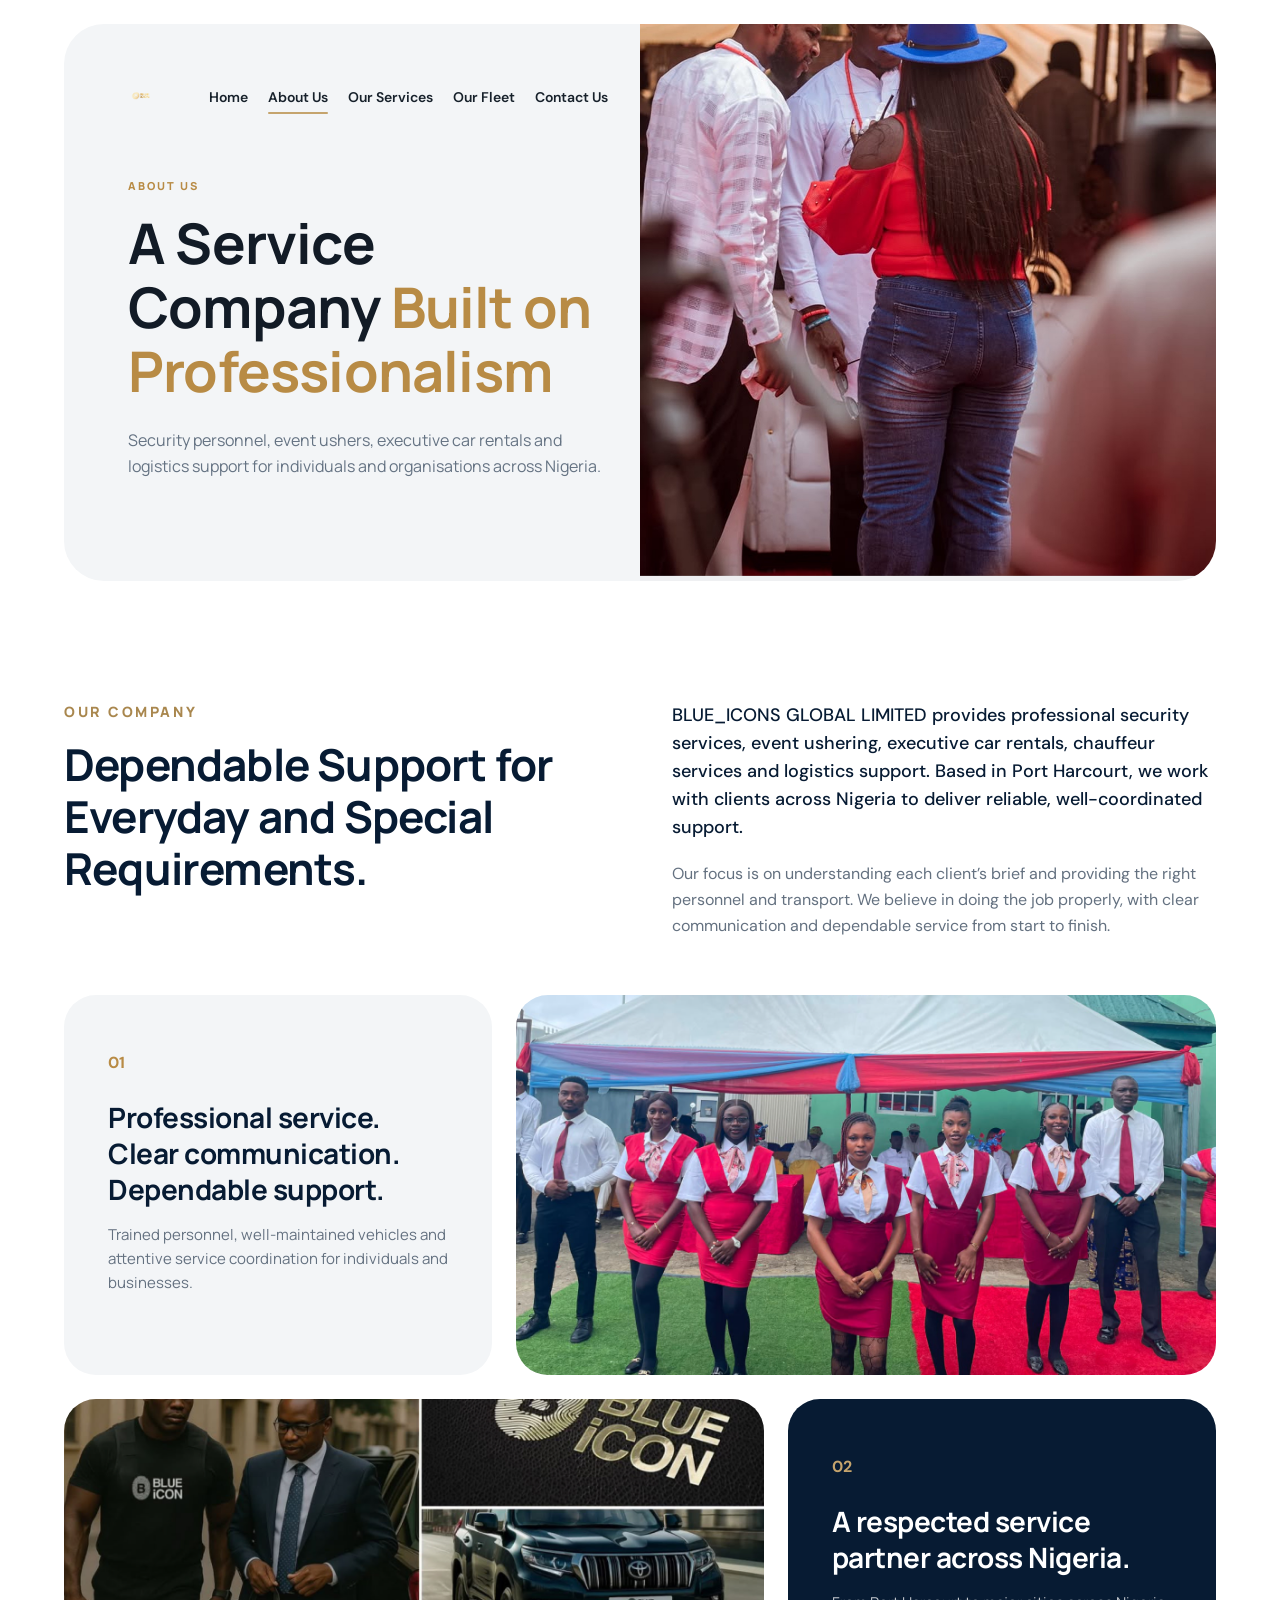
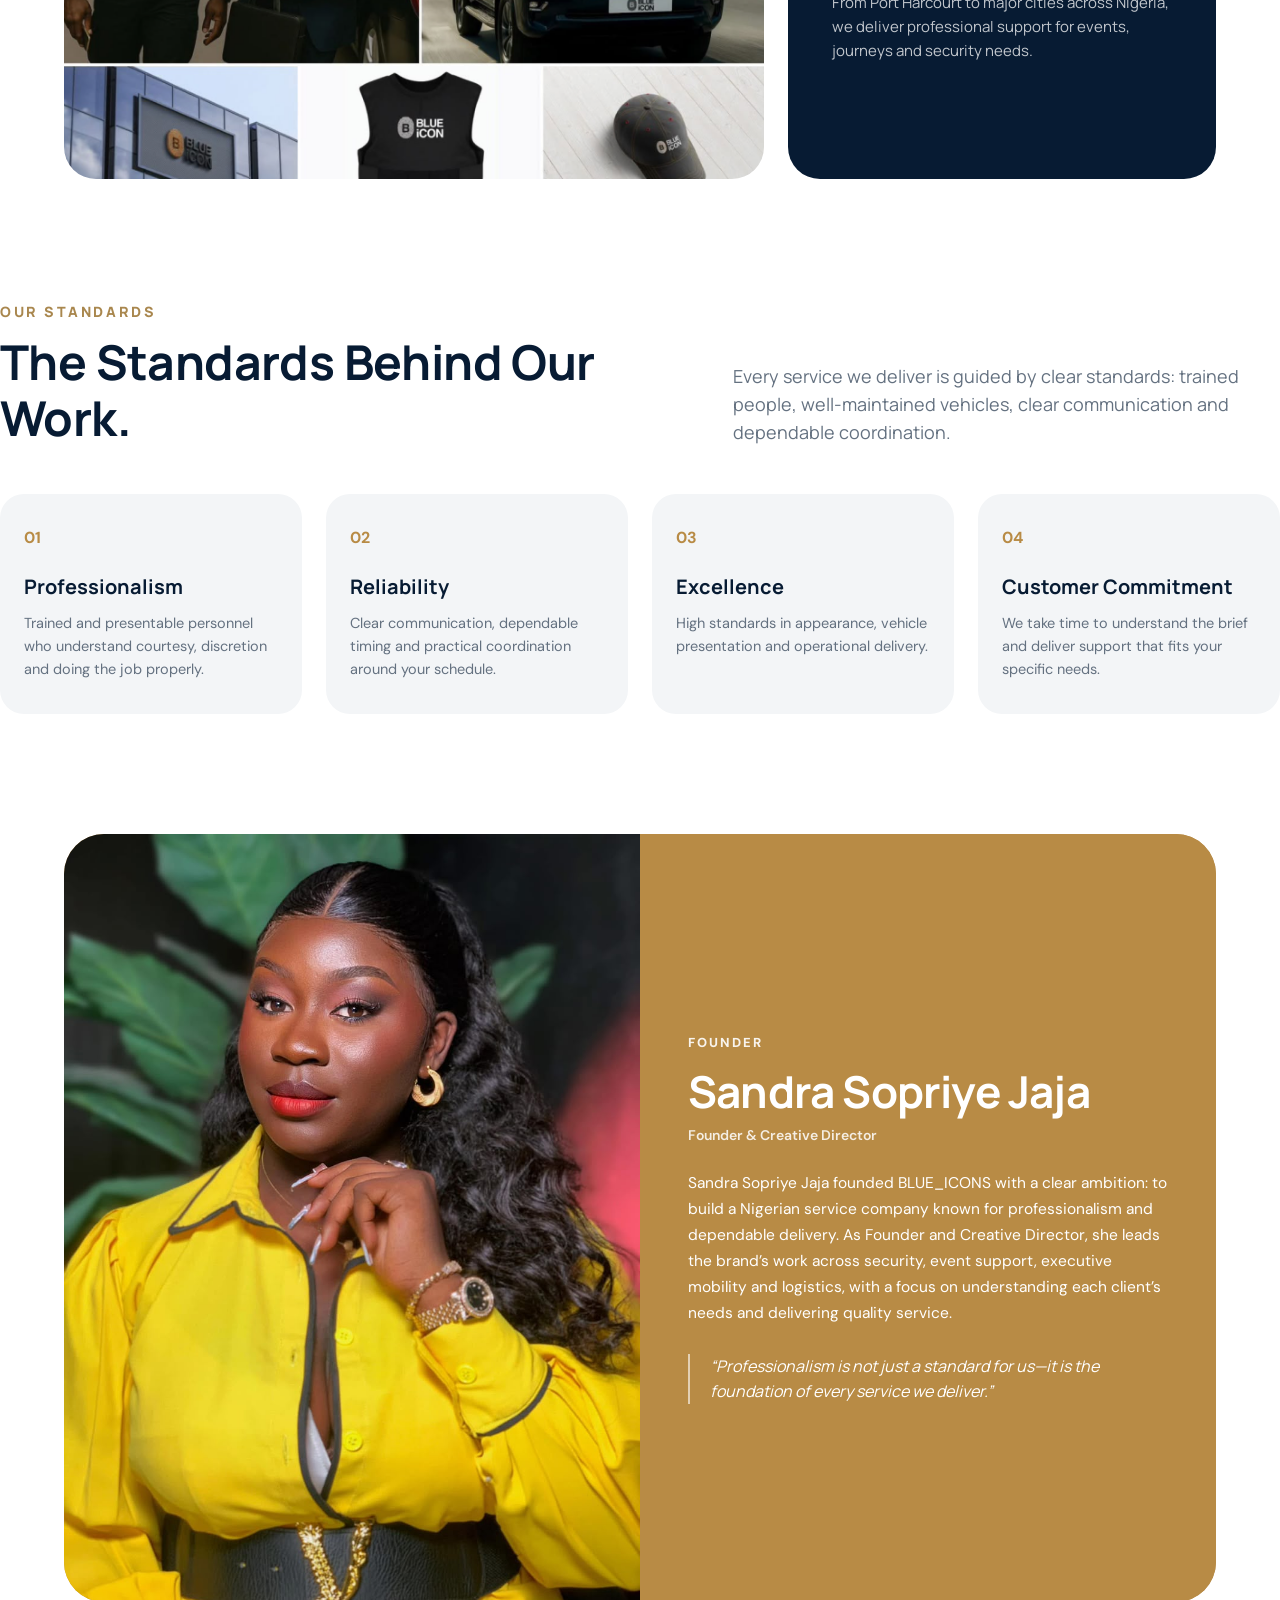
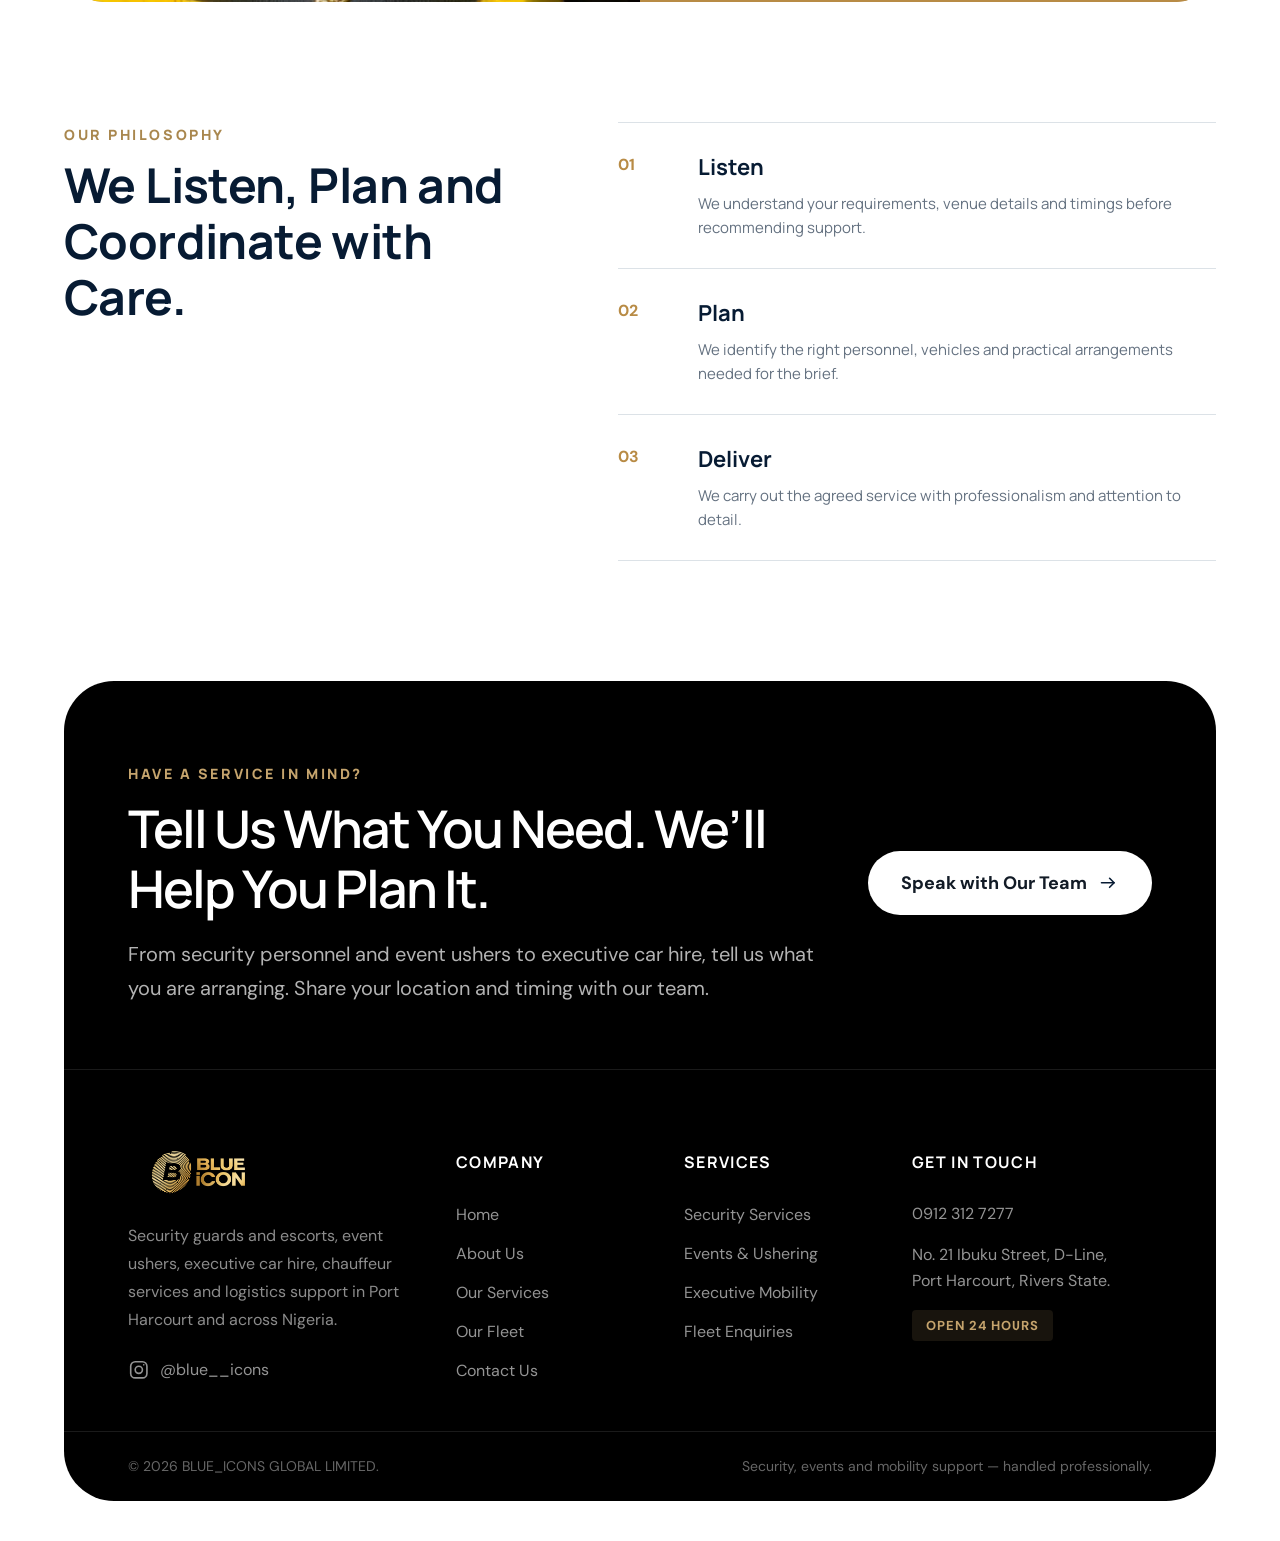
==== commit 62c57a03: "feat(mobile, animations): update fleet mobile chauffeur section and add subtle scroll animations" ====
--- a/about.html
+++ b/about.html
@@ -96,7 +96,7 @@
         </div>
 
         <!-- Asymmetric Bento Grid (Matches Desktop & Mobile Screenshots Exactly) -->
-        <div class="about-bento-grid">
+        <div class="about-bento-grid scroll-reveal">
           <!-- Tile 1: Card 01 (Light grey card) -->
           <div class="bento-tile bento-card card-light">
             <span class="bento-badge">
@@ -197,7 +197,7 @@
     </section>
 
     <!-- Section 5: Service Philosophy -->
-    <section class="service-philosophy-section">
+    <section class="service-philosophy-section scroll-reveal">
       <div class="container">
         <div class="philosophy-grid">
           <div class="philosophy-header-col">
--- a/styles/main.css
+++ b/styles/main.css
@@ -1963,49 +1963,79 @@
 }
 
 .services-overview-header {
-  padding: 0 0 120px;
+  padding: 0 0 48px;
   background-color: var(--surface-page);
 }
 
+.services-overview-header .section-header-split {
+  margin-bottom: 0;
+}
+
+.services-overview-header .eyebrow-large {
+  font-size: 14px;
+  font-weight: 800;
+  letter-spacing: 2px;
+  color: var(--accent-strong, #b88b45);
+  text-transform: uppercase;
+  display: block;
+  margin-bottom: 12px;
+}
+
 .services-list-section {
-  padding: 0 0 120px;
+  padding: 0 0 100px;
   background-color: var(--surface-page);
 }
 
 .service-feature-block {
   display: grid;
-  grid-template-columns: 580px 1fr;
-  gap: 64px;
+  grid-template-columns: 520px 1fr;
+  gap: 72px;
   align-items: center;
-  margin-bottom: 100px;
+  margin-bottom: 96px;
+}
+
+.service-feature-block:last-child {
+  margin-bottom: 0;
 }
 
 .service-feature-block.alt {
-  grid-template-columns: 1fr 580px;
+  grid-template-columns: 1fr 520px;
+}
+
+.service-feature-block.alt .service-feature-info {
+  grid-column: 1;
+  grid-row: 1;
+}
+
+.service-feature-block.alt .service-feature-media {
+  grid-column: 2;
+  grid-row: 1;
 }
 
 .service-feature-media {
   position: relative;
-  border-radius: 40px;
+  border-radius: 32px;
   overflow: hidden;
-  height: 640px;
+  height: 520px;
 }
 
 .service-feature-media img {
   width: 100%;
   height: 100%;
   object-fit: cover;
+  display: block;
 }
 
 .service-feature-media .service-num-badge {
   position: absolute;
   right: 32px;
   bottom: 24px;
-  font-size: 84px;
-  font-weight: 600;
+  font-size: 72px;
+  font-weight: 700;
   color: #ffffff;
-  opacity: 0.85;
+  opacity: 0.95;
   line-height: 1;
+  letter-spacing: -1px;
 }
 
 .service-feature-info {
@@ -2013,12 +2043,58 @@
   flex-direction: column;
 }
 
+.service-feature-info .eyebrow {
+  font-size: 13px;
+  font-weight: 800;
+  letter-spacing: 2px;
+  color: var(--accent-strong, #b88b45);
+  text-transform: uppercase;
+  display: block;
+  margin-bottom: 12px;
+}
+
 .service-feature-info h2 {
-  font-size: 40px;
+  font-size: 38px;
   font-weight: 700;
-  color: var(--text-navy);
-  line-height: 48px;
-  margin-bottom: 20px;
+  color: var(--text-navy, #0f1d33);
+  line-height: 46px;
+  margin-bottom: 18px;
+  letter-spacing: -0.5px;
+}
+
+.service-feature-info p.service-description {
+  font-family: var(--font-secondary, sans-serif);
+  font-size: 15.5px;
+  line-height: 25px;
+  color: var(--text-secondary, #506176);
+  margin-bottom: 24px;
+}
+
+.service-note-box {
+  border-left: 2.5px solid var(--accent-strong, #b88b45);
+  padding-left: 16px;
+  margin: 6px 0 28px;
+}
+
+.service-note-box .note-label {
+  display: block;
+  font-family: var(--font-primary, sans-serif);
+  font-size: 13.5px;
+  font-weight: 700;
+  color: var(--text-navy, #0f1d33);
+  margin-bottom: 4px;
+}
+
+.service-note-box .note-text {
+  font-family: var(--font-secondary, sans-serif);
+  font-size: 14px;
+  line-height: 22px;
+  color: var(--text-secondary, #506176);
+  margin: 0;
+}
+
+.service-action-wrap {
+  margin-top: 4px;
 }
 
 /* ==========================================================================
@@ -2037,11 +2113,31 @@
   background-color: var(--surface-page);
 }
 
+.fleet-showcase-split {
+  margin-bottom: 64px;
+}
+
+.fleet-catalog-header {
+  margin-bottom: 32px;
+}
+
+.fleet-catalog-header .eyebrow {
+  margin-bottom: 8px;
+  display: block;
+}
+
+.fleet-catalog-header h2 {
+  font-size: 32px;
+  font-weight: 700;
+  line-height: 40px;
+  color: var(--text-navy);
+}
+
 .vehicles-catalog-grid {
   display: grid;
   grid-template-columns: repeat(3, 1fr);
   gap: 32px;
-  margin-top: 56px;
+  margin-top: 0;
 }
 
 .vehicle-card {
@@ -2097,6 +2193,9 @@
   font-size: 14px;
   font-weight: 600;
   color: var(--accent-strong);
+  align-self: flex-end;
+  margin-left: auto;
+  text-decoration: none;
 }
 
 .vehicle-card-link img {
@@ -2175,6 +2274,7 @@
   height: 22px;
   flex-shrink: 0;
   margin-top: 3px;
+  border-radius: 6px;
 }
 
 .chauffeur-check-item span {
@@ -3255,6 +3355,43 @@
     object-fit: cover;
   }
 
+  /* Fleet Catalog and Chauffeur on Tablet */
+  body[data-page="fleet"] .fleet-showcase-split {
+    grid-template-columns: 1fr;
+    gap: 20px;
+    margin-bottom: 40px;
+  }
+  body[data-page="fleet"] .fleet-catalog-header {
+    margin-bottom: 24px;
+  }
+  body[data-page="fleet"] .fleet-catalog-header h2 {
+    font-size: 26px;
+    line-height: 34px;
+  }
+  body[data-page="fleet"] .vehicles-catalog-grid {
+    grid-template-columns: repeat(2, 1fr) !important;
+    gap: 24px !important;
+  }
+  body[data-page="fleet"] .vehicle-card-media {
+    height: 240px;
+  }
+  body[data-page="fleet"] .chauffeur-gold-banner {
+    grid-template-columns: 1fr !important;
+    min-height: auto !important;
+    border-radius: 32px !important;
+  }
+  body[data-page="fleet"] .chauffeur-banner-media {
+    height: 320px !important;
+    min-height: 320px !important;
+  }
+  body[data-page="fleet"] .chauffeur-banner-content {
+    padding: 40px 32px !important;
+  }
+  body[data-page="fleet"] .chauffeur-banner-content h2 {
+    font-size: 32px !important;
+    line-height: 40px !important;
+  }
+
   .detail-header-section {
     padding: 24px;
   }
@@ -3820,6 +3957,65 @@
     grid-template-columns: 60px 1fr !important;
     gap: 20px !important;
     padding: 24px 0 !important;
+  }
+
+  /* ========================================================================
+     Our Services Tablet Specifics (Scoped strictly to body[data-page="services"])
+     ======================================================================== */
+  body[data-page="services"] .page-hero-container {
+    grid-template-columns: 1fr !important;
+    min-height: auto !important;
+    border-radius: 32px !important;
+  }
+  body[data-page="services"] .page-hero-left {
+    padding: 36px 32px !important;
+  }
+  body[data-page="services"] .page-hero-right {
+    height: 380px !important;
+    min-height: 380px !important;
+  }
+  body[data-page="services"] .services-overview-header {
+    padding: 40px 0 0 !important;
+  }
+  body[data-page="services"] .services-list-section {
+    padding: 32px 0 60px !important;
+  }
+  body[data-page="services"] .service-feature-block {
+    display: grid !important;
+    grid-template-columns: 1fr 1fr !important;
+    gap: 36px !important;
+    align-items: center !important;
+    margin-bottom: 64px !important;
+  }
+  body[data-page="services"] .service-feature-block.alt {
+    grid-template-columns: 1fr 1fr !important;
+  }
+  body[data-page="services"] .service-feature-block.alt .service-feature-info {
+    grid-column: 1 !important;
+    grid-row: 1 !important;
+  }
+  body[data-page="services"] .service-feature-block.alt .service-feature-media {
+    grid-column: 2 !important;
+    grid-row: 1 !important;
+  }
+  body[data-page="services"] .service-feature-media {
+    height: 440px !important;
+    border-radius: 28px !important;
+  }
+  body[data-page="services"] .service-feature-media .service-num-badge {
+    right: 24px !important;
+    bottom: 20px !important;
+    font-size: 64px !important;
+  }
+  body[data-page="services"] .service-feature-info h2 {
+    font-size: 32px !important;
+    line-height: 40px !important;
+    margin-bottom: 16px !important;
+  }
+  body[data-page="services"] .service-feature-info p.service-description {
+    font-size: 15px !important;
+    line-height: 24px !important;
+    margin-bottom: 20px !important;
   }
 }
 
@@ -4727,10 +4923,240 @@
   }
 
   /* ========================================================================
-     4. PAGE HEROES ON OTHER PAGES (About, Services, Fleet, Contact, Vehicle)
+     3. OUR SERVICES SPECIFICS ON MOBILE (Matches Screenshot Exactly)
+     Scoped strictly to body[data-page="services"]
      ======================================================================== */
-  .page-hero-container,
-  .fleet-hero-container {
+  body[data-page="services"] .page-hero-section {
+    padding: 16px 0 20px !important;
+    margin-bottom: 0 !important;
+  }
+  body[data-page="services"] .page-hero-container {
+    display: flex !important;
+    flex-direction: column !important;
+    border-radius: 24px !important;
+    padding: 20px 16px !important;
+    background-color: var(--surface-subtle) !important;
+    overflow: hidden !important;
+    min-height: auto !important;
+    width: 100% !important;
+    box-sizing: border-box !important;
+  }
+  body[data-page="services"] .page-hero-left {
+    display: contents !important;
+    padding: 0 !important;
+  }
+  body[data-page="services"] .home-hero-nav {
+    order: 1 !important;
+    display: flex !important;
+    align-items: center !important;
+    justify-content: space-between !important;
+    width: 100% !important;
+    margin-bottom: 24px !important;
+    padding: 0 !important;
+  }
+  body[data-page="services"] .page-hero-copy {
+    order: 2 !important;
+    margin-top: 0 !important;
+    margin-bottom: 24px !important;
+    padding: 0 !important;
+    width: 100% !important;
+  }
+  body[data-page="services"] .page-hero-copy .eyebrow {
+    font-size: 13px !important;
+    font-weight: 800 !important;
+    letter-spacing: 2px !important;
+    color: var(--accent-strong, #b88b45) !important;
+    margin-bottom: 12px !important;
+    text-transform: uppercase !important;
+    display: block !important;
+  }
+  body[data-page="services"] .page-hero-copy .display-hero {
+    font-size: 28px !important;
+    line-height: 36px !important;
+    letter-spacing: -0.3px !important;
+    margin-bottom: 14px !important;
+  }
+  body[data-page="services"] .page-hero-copy .hero-subheading {
+    font-size: 15px !important;
+    line-height: 24px !important;
+    color: var(--text-secondary, #647180) !important;
+    margin: 0 !important;
+  }
+  body[data-page="services"] .page-hero-right {
+    order: 3 !important;
+    width: 100% !important;
+    height: 240px !important;
+    min-height: 240px !important;
+    border-radius: 20px !important;
+    overflow: hidden !important;
+    padding: 0 !important;
+  }
+  body[data-page="services"] .page-hero-right img {
+    width: 100% !important;
+    height: 100% !important;
+    object-fit: cover !important;
+    border-radius: 20px !important;
+    display: block !important;
+  }
+
+  /* Section 2: Services Overview Header */
+  body[data-page="services"] .services-overview-header {
+    padding: 28px 0 0 !important;
+    margin-bottom: 0 !important;
+  }
+  body[data-page="services"] .services-overview-header .section-header-split {
+    display: flex !important;
+    flex-direction: column !important;
+    gap: 12px !important;
+    margin-bottom: 0 !important;
+  }
+  body[data-page="services"] .services-overview-header .eyebrow-large {
+    font-size: 13px !important;
+    font-weight: 800 !important;
+    letter-spacing: 2px !important;
+    color: var(--accent-strong, #b88b45) !important;
+    text-transform: uppercase !important;
+    display: block !important;
+    margin-bottom: 10px !important;
+  }
+  body[data-page="services"] .services-overview-header .heading-h1 {
+    font-size: 26px !important;
+    line-height: 34px !important;
+    letter-spacing: -0.3px !important;
+    margin-bottom: 14px !important;
+  }
+  body[data-page="services"] .services-overview-header .body-large {
+    font-size: 15px !important;
+    line-height: 24px !important;
+    color: var(--text-secondary, #647180) !important;
+    margin: 0 !important;
+  }
+
+  /* Section 3: Core Service Divisions */
+  body[data-page="services"] .services-list-section {
+    padding-top: 28px !important;
+    padding-bottom: 32px !important;
+  }
+  body[data-page="services"] .service-feature-block,
+  body[data-page="services"] .service-feature-block.alt {
+    display: flex !important;
+    flex-direction: column !important;
+    gap: 20px !important;
+    margin-bottom: 48px !important;
+  }
+  body[data-page="services"] .service-feature-media {
+    width: 100% !important;
+    height: 250px !important;
+    min-height: 250px !important;
+    border-radius: 20px !important;
+    overflow: hidden !important;
+    position: relative !important;
+    order: 1 !important;
+  }
+  body[data-page="services"] .service-feature-media img {
+    width: 100% !important;
+    height: 100% !important;
+    object-fit: cover !important;
+    border-radius: 20px !important;
+    display: block !important;
+  }
+  body[data-page="services"] .service-feature-media .service-num-badge {
+    position: absolute !important;
+    top: 16px !important;
+    left: 20px !important;
+    right: auto !important;
+    bottom: auto !important;
+    font-size: 48px !important;
+    font-weight: 700 !important;
+    color: #ffffff !important;
+    line-height: 1 !important;
+    opacity: 0.95 !important;
+  }
+  body[data-page="services"] .service-feature-info {
+    order: 2 !important;
+    display: flex !important;
+    flex-direction: column !important;
+    width: 100% !important;
+  }
+  body[data-page="services"] .service-feature-info .eyebrow {
+    font-size: 13px !important;
+    font-weight: 800 !important;
+    letter-spacing: 2px !important;
+    color: var(--accent-strong, #b88b45) !important;
+    text-transform: uppercase !important;
+    display: block !important;
+    margin-bottom: 10px !important;
+  }
+  body[data-page="services"] .service-feature-info h2 {
+    font-size: 26px !important;
+    line-height: 34px !important;
+    letter-spacing: -0.2px !important;
+    margin-bottom: 14px !important;
+  }
+  body[data-page="services"] .service-feature-info p.service-description {
+    font-size: 14.5px !important;
+    line-height: 23px !important;
+    color: var(--text-secondary, #506176) !important;
+    margin-bottom: 20px !important;
+  }
+  body[data-page="services"] .division-checklist {
+    display: flex !important;
+    flex-direction: column !important;
+    gap: 12px !important;
+    margin-bottom: 20px !important;
+  }
+  body[data-page="services"] .division-checklist .check-item {
+    display: flex !important;
+    align-items: flex-start !important;
+    gap: 10px !important;
+  }
+  body[data-page="services"] .division-checklist .check-item img {
+    width: 18px !important;
+    height: 18px !important;
+    margin-top: 3px !important;
+    flex-shrink: 0 !important;
+  }
+  body[data-page="services"] .division-checklist .check-item span {
+    font-size: 14.5px !important;
+    line-height: 22px !important;
+    font-weight: 500 !important;
+  }
+  body[data-page="services"] .service-note-box {
+    border-left: 2px solid var(--accent-strong, #b88b45) !important;
+    padding-left: 14px !important;
+    margin: 8px 0 24px !important;
+  }
+  body[data-page="services"] .service-note-box .note-label {
+    font-size: 13px !important;
+    font-weight: 700 !important;
+    color: var(--text-navy, #0f1d33) !important;
+    margin-bottom: 4px !important;
+    display: block !important;
+  }
+  body[data-page="services"] .service-note-box .note-text {
+    font-size: 13.5px !important;
+    line-height: 21px !important;
+    color: var(--text-secondary, #506176) !important;
+    margin: 0 !important;
+  }
+  body[data-page="services"] .service-action-wrap {
+    width: 100% !important;
+  }
+  body[data-page="services"] .service-action-wrap .btn {
+    width: 100% !important;
+    display: flex !important;
+    align-items: center !important;
+    justify-content: center !important;
+    text-align: center !important;
+    box-sizing: border-box !important;
+    padding: 14px 20px !important;
+    font-size: 15px !important;
+  }
+
+  /* ========================================================================
+     4. PAGE HEROES ON OTHER PAGES (Contact, Vehicle)
+     ======================================================================== */
+  .page-hero-container {
     display: flex !important;
     flex-direction: column !important;
     border-radius: 24px !important;
@@ -4741,19 +5167,16 @@
     box-sizing: border-box !important;
   }
   .page-hero-left,
-  .fleet-hero-left,
   .contact-hero-left {
     padding: 24px 20px !important;
     width: 100% !important;
     min-height: auto !important;
     box-sizing: border-box !important;
   }
-  .page-hero-copy,
-  .fleet-hero-copy {
+  .page-hero-copy {
     margin-top: 18px !important;
   }
   .page-hero-copy .eyebrow,
-  .fleet-hero-copy .eyebrow,
   .contact-hero-left .eyebrow {
     font-size: 12px !important;
     font-weight: 800 !important;
@@ -4764,14 +5187,12 @@
     display: block !important;
   }
   .page-hero-subheading,
-  .fleet-hero-subheading,
   .contact-hero-left p {
     font-size: 14.5px !important;
     line-height: 23px !important;
     color: var(--text-secondary) !important;
   }
   .page-hero-right,
-  .fleet-hero-right,
   .contact-hero-right {
     width: 100% !important;
     height: 240px !important;
@@ -4782,7 +5203,6 @@
   }
   .page-hero-right img,
   .page-hero-right video,
-  .fleet-hero-right img,
   .contact-hero-right img {
     width: 100% !important;
     height: 100% !important;
@@ -4792,85 +5212,287 @@
   }
 
   /* ========================================================================
-     5. VEHICLES CATALOG GRID ON FLEET PAGE
+     5. OUR FLEET PAGE MOBILE LAYOUT (Scoped strictly to body[data-page="fleet"])
+     Matches media_1795162843184_eb00c3a8.png exactly
      ======================================================================== */
-  .vehicles-catalog-grid {
-    display: grid !important;
-    grid-template-columns: 1fr !important;
+  body[data-page="fleet"] .fleet-hero-section {
+    padding: 16px 0 24px !important;
+    margin-bottom: 0 !important;
+  }
+  body[data-page="fleet"] .fleet-hero-container {
+    display: flex !important;
+    flex-direction: column !important;
+    border-radius: 24px !important;
+    padding: 20px 16px !important;
+    background-color: var(--surface-subtle) !important;
+    overflow: hidden !important;
+    min-height: auto !important;
+    width: 100% !important;
+    box-sizing: border-box !important;
+  }
+  body[data-page="fleet"] .fleet-hero-left {
+    display: contents !important;
+    padding: 0 !important;
+  }
+  body[data-page="fleet"] .home-hero-nav {
+    order: 1 !important;
+    display: flex !important;
+    align-items: center !important;
+    justify-content: space-between !important;
+    width: 100% !important;
+    margin-bottom: 24px !important;
+    padding: 0 !important;
+  }
+  body[data-page="fleet"] .fleet-hero-copy {
+    order: 2 !important;
+    margin-top: 0 !important;
+    margin-bottom: 24px !important;
+    padding: 0 !important;
+    width: 100% !important;
+  }
+  body[data-page="fleet"] .fleet-hero-copy .eyebrow {
+    font-size: 13px !important;
+    font-weight: 800 !important;
+    letter-spacing: 2px !important;
+    color: var(--accent-strong, #b88b45) !important;
+    margin-bottom: 12px !important;
+    text-transform: uppercase !important;
+    display: block !important;
+  }
+  body[data-page="fleet"] .fleet-hero-heading {
+    font-size: 28px !important;
+    line-height: 36px !important;
+    letter-spacing: -0.3px !important;
+    margin-bottom: 14px !important;
+  }
+  body[data-page="fleet"] .fleet-hero-subheading {
+    font-size: 15px !important;
+    line-height: 24px !important;
+    color: var(--text-secondary, #647180) !important;
+    margin: 0 !important;
+  }
+  body[data-page="fleet"] .fleet-hero-right {
+    order: 3 !important;
+    width: 100% !important;
+    height: 240px !important;
+    min-height: 240px !important;
+    border-radius: 20px !important;
+    overflow: hidden !important;
+    padding: 0 !important;
+  }
+  body[data-page="fleet"] .fleet-hero-right img {
+    width: 100% !important;
+    height: 100% !important;
+    object-fit: cover !important;
+    border-radius: 20px !important;
+    display: block !important;
+  }
+
+  /* Section 2: Vehicle Showcase Split & Catalog Header */
+  body[data-page="fleet"] .fleet-grid-section {
+    padding: 28px 0 !important;
+  }
+  body[data-page="fleet"] .fleet-showcase-split {
+    display: flex !important;
+    flex-direction: column !important;
+    gap: 12px !important;
+    margin-bottom: 32px !important;
+  }
+  body[data-page="fleet"] .fleet-showcase-split .eyebrow-large {
+    font-size: 13px !important;
+    font-weight: 800 !important;
+    letter-spacing: 2px !important;
+    color: var(--accent-strong, #b88b45) !important;
+    text-transform: uppercase !important;
+    display: block !important;
+    margin-bottom: 10px !important;
+  }
+  body[data-page="fleet"] .fleet-showcase-split .heading-h1 {
+    font-size: 26px !important;
+    line-height: 34px !important;
+    letter-spacing: -0.3px !important;
+    margin-bottom: 14px !important;
+  }
+  body[data-page="fleet"] .fleet-showcase-split .body-large {
+    font-size: 15px !important;
+    line-height: 24px !important;
+    color: var(--text-secondary, #647180) !important;
+    margin: 0 !important;
+  }
+  body[data-page="fleet"] .fleet-catalog-header {
+    margin-bottom: 24px !important;
+  }
+  body[data-page="fleet"] .fleet-catalog-header .eyebrow {
+    font-size: 13px !important;
+    font-weight: 800 !important;
+    letter-spacing: 2px !important;
+    color: var(--accent-strong, #b88b45) !important;
+    text-transform: uppercase !important;
+    display: block !important;
+    margin-bottom: 8px !important;
+  }
+  body[data-page="fleet"] .fleet-catalog-header h2 {
+    font-size: 22px !important;
+    line-height: 30px !important;
+    font-weight: 700 !important;
+    letter-spacing: -0.3px !important;
+    color: var(--text-navy) !important;
+    margin: 0 !important;
+  }
+
+  /* Catalog Grid & Vehicle Cards */
+  body[data-page="fleet"] .vehicles-catalog-grid {
+    display: flex !important;
+    flex-direction: column !important;
     gap: 24px !important;
-    margin-top: 32px !important;
-  }
-  .vehicle-card {
-    border-radius: 24px !important;
+    margin-top: 0 !important;
+  }
+  body[data-page="fleet"] .vehicle-card {
+    border-radius: 20px !important;
     overflow: hidden !important;
     background-color: var(--surface-subtle) !important;
     display: flex !important;
     flex-direction: column !important;
   }
-  .vehicle-card-media {
-    width: 100% !important;
-    height: 280px !important;
-    min-height: 280px !important;
+  body[data-page="fleet"] .vehicle-card-media {
+    width: 100% !important;
+    height: 240px !important;
+    min-height: 240px !important;
     overflow: hidden !important;
   }
-  .vehicle-card-media img {
+  body[data-page="fleet"] .vehicle-card-media img {
     width: 100% !important;
     height: 100% !important;
     object-fit: cover !important;
     display: block !important;
   }
-  .vehicle-card-body {
+  body[data-page="fleet"] .vehicle-card-body {
     padding: 22px 20px !important;
     display: flex !important;
     flex-direction: column !important;
   }
-  .vehicle-card-body p {
+  body[data-page="fleet"] .vehicle-card-body h3 {
+    font-size: 20px !important;
+    font-weight: 700 !important;
+    line-height: 28px !important;
+    color: var(--text-navy) !important;
+    margin-bottom: 10px !important;
+  }
+  body[data-page="fleet"] .vehicle-card-body p {
     font-size: 14.5px !important;
     line-height: 23px !important;
     color: var(--text-secondary) !important;
-    margin-bottom: 16px !important;
-  }
-  .vehicle-card-link {
+    margin-bottom: 18px !important;
+  }
+  body[data-page="fleet"] .vehicle-card-link {
     font-size: 14px !important;
     font-weight: 600 !important;
     color: var(--accent-strong) !important;
     display: inline-flex !important;
     align-items: center !important;
-    gap: 6px !important;
-  }
-
-  /* Chauffeur Banner on Fleet Page */
-  .chauffeur-gold-banner {
+    gap: 8px !important;
+    align-self: flex-end !important;
+    margin-left: auto !important;
+    text-decoration: none !important;
+  }
+
+  /* Section 3: Chauffeur Services Banner on Mobile (Full width edge-to-edge, zero radius matching screenshot) */
+  body[data-page="fleet"] .fleet-chauffeur-section {
+    padding: 28px 0 !important;
+    padding-left: 0 !important;
+    padding-right: 0 !important;
+    width: 100% !important;
+    overflow: hidden !important;
+  }
+  body[data-page="fleet"] .fleet-chauffeur-section .container {
+    padding-left: 0 !important;
+    padding-right: 0 !important;
+    max-width: 100% !important;
+    width: 100% !important;
+  }
+  body[data-page="fleet"] .chauffeur-gold-banner {
     display: flex !important;
     flex-direction: column !important;
-    border-radius: 28px !important;
+    border-radius: 0 !important;
     overflow: hidden !important;
-    background-color: var(--accent-strong) !important;
-  }
-  .chauffeur-banner-media {
-    height: 240px !important;
-    min-height: 240px !important;
-    width: 100% !important;
-  }
-  .chauffeur-banner-media img {
+    background-color: var(--accent-strong, #b88b45) !important;
+    min-height: auto !important;
+    width: 100% !important;
+    margin: 0 !important;
+  }
+  body[data-page="fleet"] .chauffeur-banner-media {
+    width: 100% !important;
+    height: 280px !important;
+    min-height: 280px !important;
+    overflow: hidden !important;
+    border-radius: 0 !important;
+  }
+  body[data-page="fleet"] .chauffeur-banner-media img {
     width: 100% !important;
     height: 100% !important;
+    min-height: 280px !important;
     object-fit: cover !important;
-  }
-  .chauffeur-banner-content {
-    padding: 32px 24px !important;
-  }
-  .chauffeur-feature-list {
-    margin: 20px 0 28px !important;
-  }
-  .chauffeur-feature-item {
-    font-size: 14.5px !important;
+    border-radius: 0 !important;
+    display: block !important;
+  }
+  body[data-page="fleet"] .chauffeur-banner-content {
+    padding: 36px 20px 32px !important;
+    display: flex !important;
+    flex-direction: column !important;
+    width: 100% !important;
+    box-sizing: border-box !important;
+  }
+  body[data-page="fleet"] .chauffeur-banner-content .eyebrow {
+    font-size: 13px !important;
+    font-weight: 800 !important;
+    letter-spacing: 2px !important;
     color: #ffffff !important;
-  }
-  .btn-chauffeur-enquire {
-    width: 100% !important;
-    height: 50px !important;
+    margin-bottom: 10px !important;
+    display: block !important;
+  }
+  body[data-page="fleet"] .chauffeur-banner-content h2 {
+    font-size: 26px !important;
+    line-height: 34px !important;
+    font-weight: 700 !important;
+    letter-spacing: -0.3px !important;
+    color: #ffffff !important;
+    margin-bottom: 14px !important;
+  }
+  body[data-page="fleet"] .chauffeur-banner-content p {
+    font-size: 15px !important;
+    line-height: 24px !important;
+    color: rgba(255, 255, 255, 0.9) !important;
+    margin-bottom: 24px !important;
+  }
+  body[data-page="fleet"] .chauffeur-checklist {
+    display: flex !important;
+    flex-direction: column !important;
+    gap: 14px !important;
+    margin-bottom: 28px !important;
+  }
+  body[data-page="fleet"] .chauffeur-check-item {
+    display: flex !important;
+    align-items: flex-start !important;
+    gap: 12px !important;
+  }
+  body[data-page="fleet"] .chauffeur-check-item img {
+    width: 22px !important;
+    height: 22px !important;
+    border-radius: 6px !important;
+    flex-shrink: 0 !important;
+  }
+  body[data-page="fleet"] .chauffeur-check-item span {
+    font-size: 15px !important;
+    line-height: 22px !important;
+    font-weight: 600 !important;
+    color: #ffffff !important;
+  }
+  body[data-page="fleet"] .btn-chauffeur-request {
+    width: 100% !important;
+    height: 52px !important;
     justify-content: center !important;
+    display: flex !important;
+    align-items: center !important;
     border-radius: 100px !important;
   }
 
@@ -5331,6 +5953,154 @@
     transform: translateY(-4px);
     box-shadow: 0 12px 28px rgba(0, 0, 0, 0.08);
   }
+
+  /* 6. About Us Desktop Hover Animations (Scoped strictly to body[data-page="about"]) */
+  body[data-page="about"] .bento-tile.bento-card {
+    transition: transform 0.25s ease, box-shadow 0.25s ease;
+  }
+  body[data-page="about"] .bento-tile.bento-card:hover {
+    transform: translateY(-4px);
+    box-shadow: 0 14px 32px rgba(7, 27, 51, 0.08);
+  }
+  body[data-page="about"] .bento-tile.card-dark:hover {
+    box-shadow: 0 14px 32px rgba(7, 27, 51, 0.25);
+  }
+  body[data-page="about"] .bento-tile.bento-media {
+    transition: transform 0.25s ease, box-shadow 0.25s ease;
+  }
+  body[data-page="about"] .bento-tile.bento-media:hover {
+    transform: translateY(-4px);
+    box-shadow: 0 14px 32px rgba(7, 27, 51, 0.08);
+  }
+  body[data-page="about"] .bento-tile.bento-media img {
+    transition: transform 0.3s ease;
+  }
+  body[data-page="about"] .bento-tile.bento-media:hover img {
+    transform: scale(1.03);
+  }
+  body[data-page="about"] .value-card-box {
+    transition: transform 0.25s ease, box-shadow 0.25s ease;
+  }
+  body[data-page="about"] .value-card-box:hover {
+    transform: translateY(-3px);
+    box-shadow: 0 10px 24px rgba(7, 27, 51, 0.06);
+  }
+  body[data-page="about"] .about-founder-pill-container {
+    transition: transform 0.25s ease, box-shadow 0.25s ease;
+  }
+  body[data-page="about"] .about-founder-pill-container:hover {
+    transform: translateY(-3px);
+    box-shadow: 0 14px 32px rgba(184, 139, 69, 0.2);
+  }
+  body[data-page="about"] .about-founder-image img {
+    transition: transform 0.3s ease;
+  }
+  body[data-page="about"] .about-founder-pill-container:hover .about-founder-image img {
+    transform: scale(1.02);
+  }
+  body[data-page="about"] .philosophy-step-item {
+    transition: transform 0.25s ease;
+  }
+  body[data-page="about"] .philosophy-step-item:hover {
+    transform: translateX(4px);
+  }
+  body[data-page="about"] .page-hero-right img {
+    transition: transform 0.3s ease;
+  }
+  body[data-page="about"] .page-hero-container:hover .page-hero-right img {
+    transform: scale(1.02);
+  }
+
+  /* 7. Our Services Desktop Hover Animations (Scoped strictly to body[data-page="services"]) */
+  body[data-page="services"] .service-feature-media {
+    transition: transform 0.25s ease, box-shadow 0.25s ease;
+  }
+  body[data-page="services"] .service-feature-media:hover {
+    transform: translateY(-4px);
+    box-shadow: 0 14px 32px rgba(7, 27, 51, 0.1);
+  }
+  body[data-page="services"] .service-feature-media img {
+    transition: transform 0.3s ease;
+  }
+  body[data-page="services"] .service-feature-media:hover img {
+    transform: scale(1.03);
+  }
+  body[data-page="services"] .page-hero-right img {
+    transition: transform 0.3s ease;
+  }
+  body[data-page="services"] .page-hero-container:hover .page-hero-right img {
+    transform: scale(1.02);
+  }
+
+  /* 8. Our Fleet Desktop Hover Animations (Scoped strictly to body[data-page="fleet"]) */
+  body[data-page="fleet"] .vehicle-card-link {
+    transition: transform 0.25s ease, color 0.25s ease;
+  }
+  body[data-page="fleet"] .vehicle-card-link:hover {
+    transform: translateX(4px);
+  }
+  body[data-page="fleet"] .chauffeur-gold-banner {
+    transition: transform 0.25s ease, box-shadow 0.25s ease;
+  }
+  body[data-page="fleet"] .chauffeur-gold-banner:hover {
+    transform: translateY(-3px);
+    box-shadow: 0 14px 32px rgba(184, 139, 69, 0.2);
+  }
+  body[data-page="fleet"] .chauffeur-banner-media img {
+    transition: transform 0.3s ease;
+  }
+  body[data-page="fleet"] .chauffeur-gold-banner:hover .chauffeur-banner-media img {
+    transform: scale(1.02);
+  }
+  body[data-page="fleet"] .fleet-hero-right img {
+    transition: transform 0.3s ease;
+  }
+  body[data-page="fleet"] .fleet-hero-container:hover .fleet-hero-right img {
+    transform: scale(1.02);
+  }
+}
+
+/* ==========================================================================
+   SCROLL-TRIGGERED ENTRANCE ANIMATIONS (Key Sections Only)
+   - Scope: Key sections across Home, About Us, Our Services, Our Fleet
+   - Desktop: Gentle moving entrance (rise-and-fade, 650ms cubic-bezier)
+   - Mobile & Tablet: Simple appear (soft fade-in with slight rise, 500ms ease-out)
+   - Runs once when section scrolls into view
+   - Default state: fully visible (no layout shift, content never hidden if JS fails)
+   - Reduced Motion: completely disabled
+   ========================================================================== */
+
+/* Base fallback: at rest / no-JS state is 100% visible */
+.scroll-reveal {
+  opacity: 1;
+  transform: none;
+}
+
+/* Active Scroll Animation (Only when JS confirms IntersectionObserver support & reduced motion is off) */
+@media (min-width: 1025px) {
+  html.has-scroll-anim .scroll-reveal {
+    opacity: 0;
+    transform: translateY(28px);
+    transition: opacity 0.65s cubic-bezier(0.16, 1, 0.3, 1), transform 0.65s cubic-bezier(0.16, 1, 0.3, 1);
+    will-change: opacity, transform;
+  }
+  html.has-scroll-anim .scroll-reveal.is-visible {
+    opacity: 1;
+    transform: translateY(0);
+  }
+}
+
+@media (max-width: 1024px) {
+  html.has-scroll-anim .scroll-reveal {
+    opacity: 0;
+    transform: translateY(12px);
+    transition: opacity 0.5s ease-out, transform 0.5s ease-out;
+    will-change: opacity, transform;
+  }
+  html.has-scroll-anim .scroll-reveal.is-visible {
+    opacity: 1;
+    transform: translateY(0);
+  }
 }
 
 /* ==========================================================================
@@ -5346,4 +6116,24 @@
     transition-duration: 0.01ms !important;
     scroll-behavior: auto !important;
   }
-}
+  html.has-scroll-anim .scroll-reveal,
+  .scroll-reveal {
+    opacity: 1 !important;
+    transform: none !important;
+    transition: none !important;
+  }
+  body[data-page="about"] .bento-tile:hover,
+  body[data-page="about"] .value-card-box:hover,
+  body[data-page="about"] .about-founder-pill-container:hover,
+  body[data-page="about"] .philosophy-step-item:hover,
+  body[data-page="about"] .bento-tile img,
+  body[data-page="services"] .service-feature-media:hover,
+  body[data-page="services"] .service-feature-media img,
+  body[data-page="fleet"] .vehicle-card:hover,
+  body[data-page="fleet"] .vehicle-card-link:hover,
+  body[data-page="fleet"] .chauffeur-gold-banner:hover,
+  body[data-page="fleet"] .chauffeur-banner-media img,
+  body[data-page="fleet"] .fleet-hero-right img {
+    transform: none !important;
+  }
+}
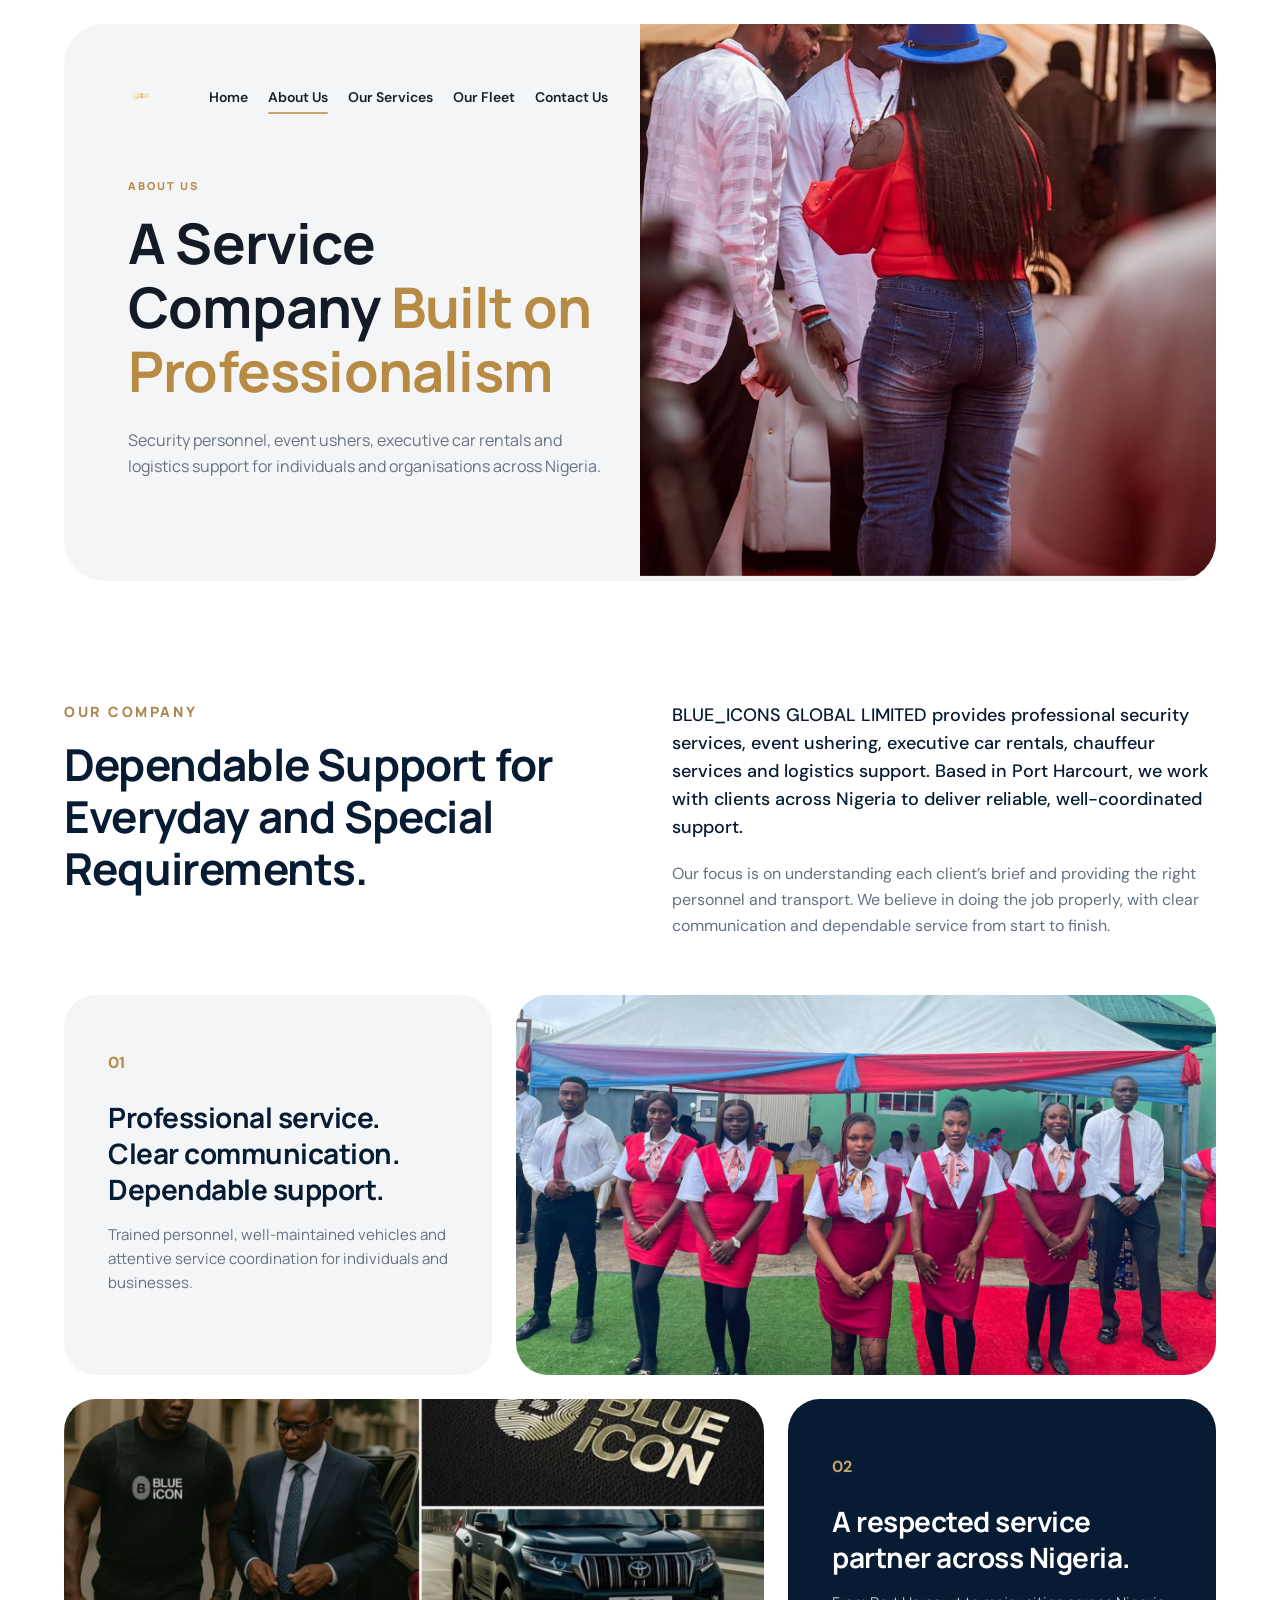
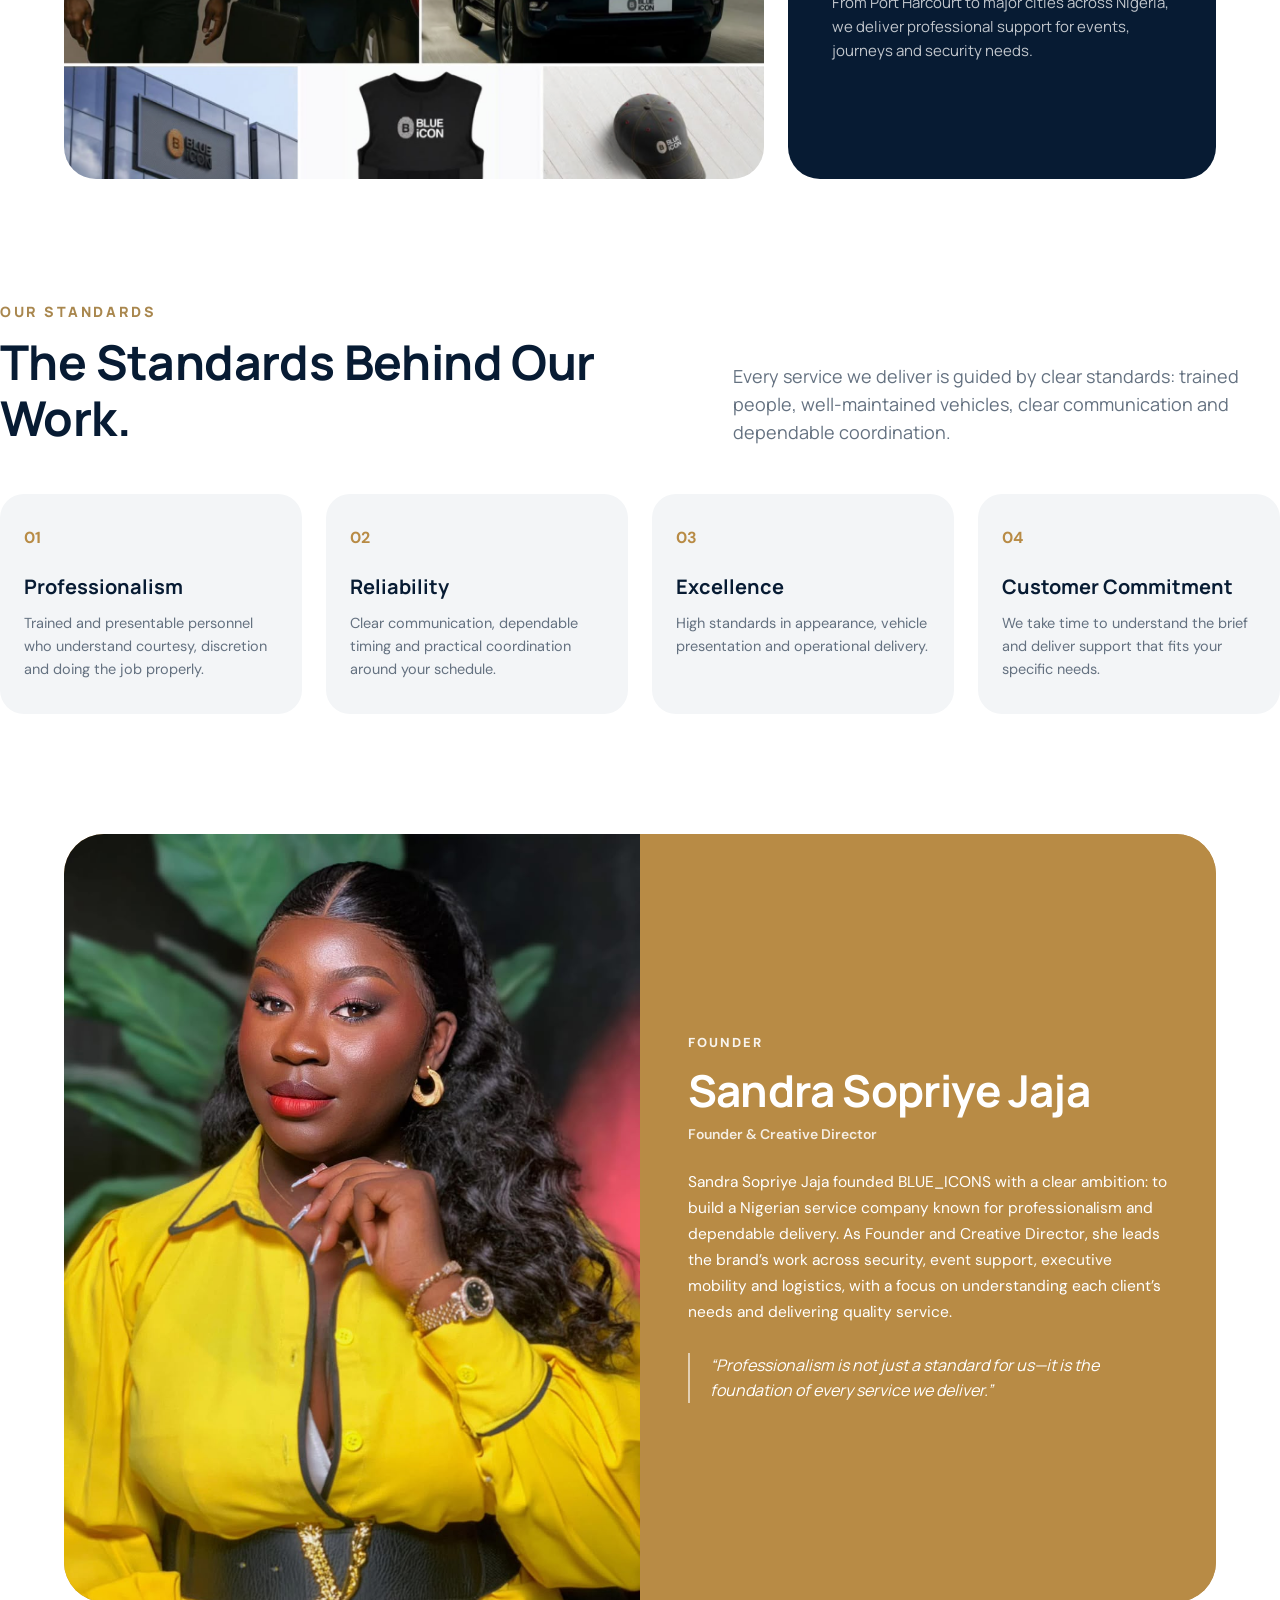
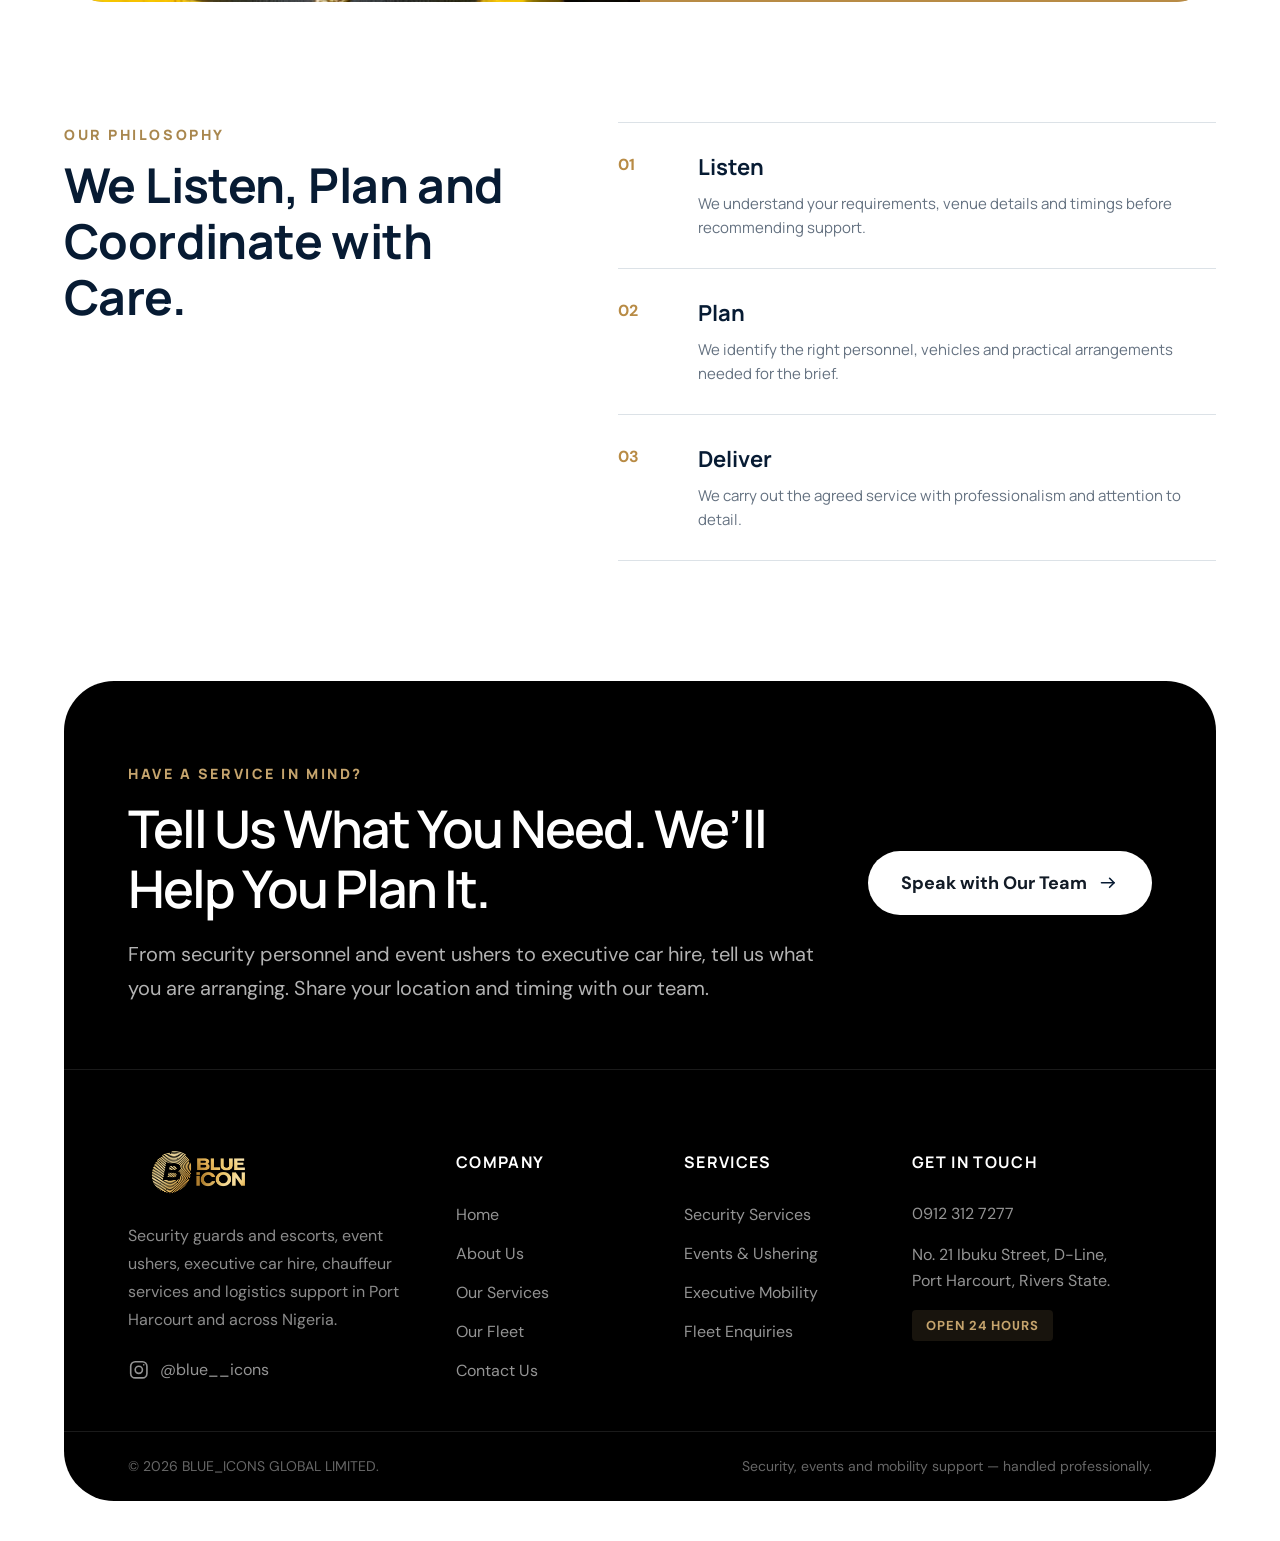
==== commit 8dd491b3: "feat(animations): add comprehensive subtle motion suite across key sections" ====
--- a/about.html
+++ b/about.html
@@ -57,7 +57,7 @@
             </button>
           </header>
 
-          <div class="page-hero-copy">
+          <div class="page-hero-copy anim-hero-stagger">
             <span class="eyebrow">ABOUT US</span>
             <h1 class="display-hero">
               A Service Company <span class="text-gold">Built on Professionalism</span>
@@ -69,7 +69,7 @@
         </div>
 
         <!-- Right Side: Clean curved media image -->
-        <div class="page-hero-right">
+        <div class="page-hero-right anim-img-reveal">
           <img src="assets/images/about-hero.png" alt="BLUE_ICONS Event &amp; Operational Support">
         </div>
       </div>
@@ -79,13 +79,13 @@
     <section class="about-company-overview">
       <div class="container">
         <div class="about-company-grid">
-          <div class="about-company-col-left">
+          <div class="about-company-col-left anim-slide-left">
             <span class="eyebrow-large">OUR COMPANY</span>
             <h2 class="heading-h1">
               Dependable Support for Everyday and Special Requirements.
             </h2>
           </div>
-          <div class="about-company-col-right">
+          <div class="about-company-col-right anim-slide-right">
             <p class="about-company-lead">
               BLUE_ICONS GLOBAL LIMITED provides professional security services, event ushering, executive car rentals, chauffeur services and logistics support. Based in Port Harcourt, we work with clients across Nigeria to deliver reliable, well-coordinated support.
             </p>
@@ -96,7 +96,7 @@
         </div>
 
         <!-- Asymmetric Bento Grid (Matches Desktop & Mobile Screenshots Exactly) -->
-        <div class="about-bento-grid scroll-reveal">
+        <div class="about-bento-grid anim-stagger-group">
           <!-- Tile 1: Card 01 (Light grey card) -->
           <div class="bento-tile bento-card card-light">
             <span class="bento-badge">
@@ -105,7 +105,7 @@
             </span>
             <h3>Professional service. Clear communication. Dependable support.</h3>
             <p>Trained personnel, well-maintained vehicles and attentive service coordination for individuals and businesses.</p>
-            <span class="bento-watermark-num watermark-01" aria-hidden="true">01</span>
+            <span class="bento-watermark-num watermark-01 anim-ambient-drift" aria-hidden="true">01</span>
           </div>
 
           <!-- Tile 2: Image 1 (Ushers under canopy) -->
@@ -126,7 +126,7 @@
             </span>
             <h3>A respected service partner across Nigeria.</h3>
             <p>From Port Harcourt to major cities across Nigeria, we deliver professional support for events, journeys and security needs.</p>
-            <span class="bento-watermark-num watermark-02" aria-hidden="true">02</span>
+            <span class="bento-watermark-num watermark-02 anim-ambient-drift" aria-hidden="true">02</span>
           </div>
         </div>
       </div>
@@ -135,7 +135,7 @@
     <!-- Section 3: The Standards Behind Our Work -->
     <section class="about-standards-section">
       <div class="container">
-        <div class="section-header-split about-standards-header">
+        <div class="section-header-split about-standards-header anim-appear">
           <div>
             <span class="eyebrow-large">OUR STANDARDS</span>
             <h2 class="heading-h1">The Standards Behind Our Work.</h2>
@@ -147,7 +147,7 @@
           </div>
         </div>
 
-        <div class="standards-values-grid">
+        <div class="standards-values-grid anim-stagger-group">
           <div class="value-card-box">
             <span class="value-card-num">01</span>
             <h4>Professionalism</h4>
@@ -177,11 +177,11 @@
       <div class="container">
         <div class="about-founder-pill-container">
           <!-- Left: Founder Image (Photo on Left on Desktop, Top on Mobile) -->
-          <div class="about-founder-image">
+          <div class="about-founder-image anim-slide-left">
             <img src="assets/images/about-founder.png" alt="Sandra Sopriye Jaja — Founder &amp; Creative Director">
           </div>
           <!-- Right: Founder Information & Quote on Gold Background -->
-          <div class="about-founder-info">
+          <div class="about-founder-info anim-slide-right">
             <span class="founder-eyebrow">FOUNDER</span>
             <h2 class="founder-heading">Sandra Sopriye Jaja</h2>
             <p class="founder-role">Founder &amp; Creative Director</p>
@@ -197,17 +197,17 @@
     </section>
 
     <!-- Section 5: Service Philosophy -->
-    <section class="service-philosophy-section scroll-reveal">
+    <section class="service-philosophy-section">
       <div class="container">
         <div class="philosophy-grid">
-          <div class="philosophy-header-col">
+          <div class="philosophy-header-col anim-appear">
             <span class="eyebrow-large">OUR PHILOSOPHY</span>
             <h2 class="heading-h1">
               We Listen, Plan and Coordinate with Care.
             </h2>
           </div>
 
-          <div class="philosophy-steps-col">
+          <div class="philosophy-steps-col anim-stagger-group">
             <!-- Step 1 -->
             <div class="philosophy-step-item">
               <span class="step-num">01</span>
@@ -243,7 +243,7 @@
   <!-- Unified Global Boxed Footer -->
   <footer class="site-footer-boxed" id="contact-cta">
     <!-- Pre-footer CTA: Tell Us What You Need -->
-    <div class="footer-cta-block">
+    <div class="footer-cta-block anim-appear">
       <div class="footer-cta-text">
         <span class="eyebrow">HAVE A SERVICE IN MIND?</span>
         <h2>Tell Us What You Need. We’ll Help You Plan It.</h2>
--- a/styles/main.css
+++ b/styles/main.css
@@ -6061,45 +6061,175 @@
 }
 
 /* ==========================================================================
-   SCROLL-TRIGGERED ENTRANCE ANIMATIONS (Key Sections Only)
-   - Scope: Key sections across Home, About Us, Our Services, Our Fleet
-   - Desktop: Gentle moving entrance (rise-and-fade, 650ms cubic-bezier)
-   - Mobile & Tablet: Simple appear (soft fade-in with slight rise, 500ms ease-out)
-   - Runs once when section scrolls into view
-   - Default state: fully visible (no layout shift, content never hidden if JS fails)
-   - Reduced Motion: completely disabled
+   ENHANCED MOTION & SCROLL ANIMATION SUITE
+   - Animation Types: Hero Load-in, Appear, Slide-in (L/R), Staggered Groups,
+     Image Reveal, Gentle Ambient Motion (Desktop/Tablet).
+   - Scoped strictly to Home, About Us, Our Services, Our Fleet (Contact Us untouched)
+   - Desktop (>=1025px): All types, 550–750ms with smooth cubic-bezier easing.
+   - Tablet (769px–1024px): Appear, Stagger, Image Reveal, Slide-in, Ambient Motion.
+   - Mobile (<=768px): Simpler types (Appear, Stagger, Image Reveal). Zero horizontal slide.
+   - Zero Layout Shift: Pure transform and opacity only.
+   - No Horizontal Overflow: Small offsets, clipped containers.
+   - Fail-Safe: All elements are 100% visible at rest; animation classes only hide
+     when html.has-motion-anim is verified.
+   - Reduced Motion: 100% visible with zero transitions or animations.
    ========================================================================== */
 
-/* Base fallback: at rest / no-JS state is 100% visible */
+/* 1. Base Fallback: At rest / No-JS is 100% visible */
+.anim-hero-stagger > *,
+.anim-appear,
+.anim-slide-left,
+.anim-slide-right,
+.anim-stagger-group > *,
+.anim-img-reveal,
 .scroll-reveal {
   opacity: 1;
   transform: none;
 }
 
-/* Active Scroll Animation (Only when JS confirms IntersectionObserver support & reduced motion is off) */
+/* 2. Hero Load-in Animation (Staggered fade-up on page load) */
+html.has-motion-anim .anim-hero-stagger > * {
+  opacity: 0;
+  transform: translateY(20px);
+  transition: opacity 0.6s cubic-bezier(0.16, 1, 0.3, 1), transform 0.6s cubic-bezier(0.16, 1, 0.3, 1);
+  will-change: opacity, transform;
+}
+html.has-motion-anim .anim-hero-stagger.is-hero-loaded > * {
+  opacity: 1;
+  transform: translateY(0);
+}
+html.has-motion-anim .anim-hero-stagger.is-hero-loaded > *:nth-child(1) { transition-delay: 40ms; }
+html.has-motion-anim .anim-hero-stagger.is-hero-loaded > *:nth-child(2) { transition-delay: 160ms; }
+html.has-motion-anim .anim-hero-stagger.is-hero-loaded > *:nth-child(3) { transition-delay: 280ms; }
+html.has-motion-anim .anim-hero-stagger.is-hero-loaded > *:nth-child(4) { transition-delay: 400ms; }
+html.has-motion-anim .anim-hero-stagger.is-hero-loaded > *:nth-child(5) { transition-delay: 520ms; }
+
+/* 3. Appear Animation (Soft fade-in with slight rise on scroll) */
 @media (min-width: 1025px) {
+  html.has-motion-anim .anim-appear,
   html.has-scroll-anim .scroll-reveal {
     opacity: 0;
-    transform: translateY(28px);
+    transform: translateY(24px);
     transition: opacity 0.65s cubic-bezier(0.16, 1, 0.3, 1), transform 0.65s cubic-bezier(0.16, 1, 0.3, 1);
     will-change: opacity, transform;
   }
-  html.has-scroll-anim .scroll-reveal.is-visible {
-    opacity: 1;
-    transform: translateY(0);
-  }
-}
-
+}
 @media (max-width: 1024px) {
+  html.has-motion-anim .anim-appear,
   html.has-scroll-anim .scroll-reveal {
     opacity: 0;
     transform: translateY(12px);
     transition: opacity 0.5s ease-out, transform 0.5s ease-out;
     will-change: opacity, transform;
   }
-  html.has-scroll-anim .scroll-reveal.is-visible {
-    opacity: 1;
-    transform: translateY(0);
+}
+html.has-motion-anim .anim-appear.is-in-view,
+html.has-scroll-anim .scroll-reveal.is-visible {
+  opacity: 1;
+  transform: translateY(0);
+}
+
+/* 4. Slide-in Animation (Alternate subtle left / right slide) */
+@media (min-width: 1025px) {
+  html.has-motion-anim .anim-slide-left {
+    opacity: 0;
+    transform: translateX(-32px);
+    transition: opacity 0.65s cubic-bezier(0.16, 1, 0.3, 1), transform 0.65s cubic-bezier(0.16, 1, 0.3, 1);
+    will-change: opacity, transform;
+  }
+  html.has-motion-anim .anim-slide-right {
+    opacity: 0;
+    transform: translateX(32px);
+    transition: opacity 0.65s cubic-bezier(0.16, 1, 0.3, 1), transform 0.65s cubic-bezier(0.16, 1, 0.3, 1);
+    will-change: opacity, transform;
+  }
+}
+@media (min-width: 769px) and (max-width: 1024px) {
+  html.has-motion-anim .anim-slide-left {
+    opacity: 0;
+    transform: translateX(-20px);
+    transition: opacity 0.55s ease-out, transform 0.55s ease-out;
+    will-change: opacity, transform;
+  }
+  html.has-motion-anim .anim-slide-right {
+    opacity: 0;
+    transform: translateX(20px);
+    transition: opacity 0.55s ease-out, transform 0.55s ease-out;
+    will-change: opacity, transform;
+  }
+}
+@media (max-width: 768px) {
+  /* Mobile gracefully falls back to vertical appear with 0px horizontal offset (no overflow) */
+  html.has-motion-anim .anim-slide-left,
+  html.has-motion-anim .anim-slide-right {
+    opacity: 0;
+    transform: translateY(12px);
+    transition: opacity 0.5s ease-out, transform 0.5s ease-out;
+    will-change: opacity, transform;
+  }
+}
+html.has-motion-anim .anim-slide-left.is-in-view,
+html.has-motion-anim .anim-slide-right.is-in-view {
+  opacity: 1;
+  transform: translate(0, 0);
+}
+
+/* 5. Staggered Groups (Cards, bento tiles, vehicle cards, list items in sequence) */
+@media (min-width: 1025px) {
+  html.has-motion-anim .anim-stagger-group > * {
+    opacity: 0;
+    transform: translateY(24px);
+    transition: opacity 0.6s cubic-bezier(0.16, 1, 0.3, 1), transform 0.6s cubic-bezier(0.16, 1, 0.3, 1);
+    will-change: opacity, transform;
+  }
+}
+@media (max-width: 1024px) {
+  html.has-motion-anim .anim-stagger-group > * {
+    opacity: 0;
+    transform: translateY(12px);
+    transition: opacity 0.45s ease-out, transform 0.45s ease-out;
+    will-change: opacity, transform;
+  }
+}
+html.has-motion-anim .anim-stagger-group.is-in-view > * {
+  opacity: 1;
+  transform: translateY(0);
+}
+html.has-motion-anim .anim-stagger-group.is-in-view > *:nth-child(1) { transition-delay: 0ms; }
+html.has-motion-anim .anim-stagger-group.is-in-view > *:nth-child(2) { transition-delay: 90ms; }
+html.has-motion-anim .anim-stagger-group.is-in-view > *:nth-child(3) { transition-delay: 180ms; }
+html.has-motion-anim .anim-stagger-group.is-in-view > *:nth-child(4) { transition-delay: 270ms; }
+html.has-motion-anim .anim-stagger-group.is-in-view > *:nth-child(5) { transition-delay: 360ms; }
+html.has-motion-anim .anim-stagger-group.is-in-view > *:nth-child(6) { transition-delay: 450ms; }
+
+/* 6. Image Reveal (Soft scale 1.05 -> 1 with fade) */
+html.has-motion-anim .anim-img-reveal {
+  opacity: 0;
+  transform: scale(1.05);
+  transition: opacity 0.7s cubic-bezier(0.16, 1, 0.3, 1), transform 0.7s cubic-bezier(0.16, 1, 0.3, 1);
+  will-change: opacity, transform;
+}
+html.has-motion-anim .anim-img-reveal.is-in-view,
+html.has-motion-anim .anim-hero-stagger.is-hero-loaded .anim-img-reveal,
+html.has-motion-anim .is-in-view .anim-img-reveal {
+  opacity: 1;
+  transform: scale(1);
+}
+
+/* 7. Gentle Ambient Motion (Desktop & Tablet only - Decorative elements only, never text) */
+@keyframes ambientDrift {
+  0%, 100% { transform: translateY(0); }
+  50% { transform: translateY(-4px); }
+}
+@media (min-width: 769px) {
+  .anim-ambient-drift {
+    animation: ambientDrift 6s ease-in-out infinite;
+    will-change: transform;
+  }
+}
+@media (max-width: 768px) {
+  .anim-ambient-drift {
+    animation: none !important;
   }
 }
 
@@ -6116,11 +6246,19 @@
     transition-duration: 0.01ms !important;
     scroll-behavior: auto !important;
   }
+  html.has-motion-anim .anim-hero-stagger > *,
+  html.has-motion-anim .anim-appear,
+  html.has-motion-anim .anim-slide-left,
+  html.has-motion-anim .anim-slide-right,
+  html.has-motion-anim .anim-stagger-group > *,
+  html.has-motion-anim .anim-img-reveal,
   html.has-scroll-anim .scroll-reveal,
-  .scroll-reveal {
+  .scroll-reveal,
+  .anim-ambient-drift {
     opacity: 1 !important;
     transform: none !important;
     transition: none !important;
+    animation: none !important;
   }
   body[data-page="about"] .bento-tile:hover,
   body[data-page="about"] .value-card-box:hover,
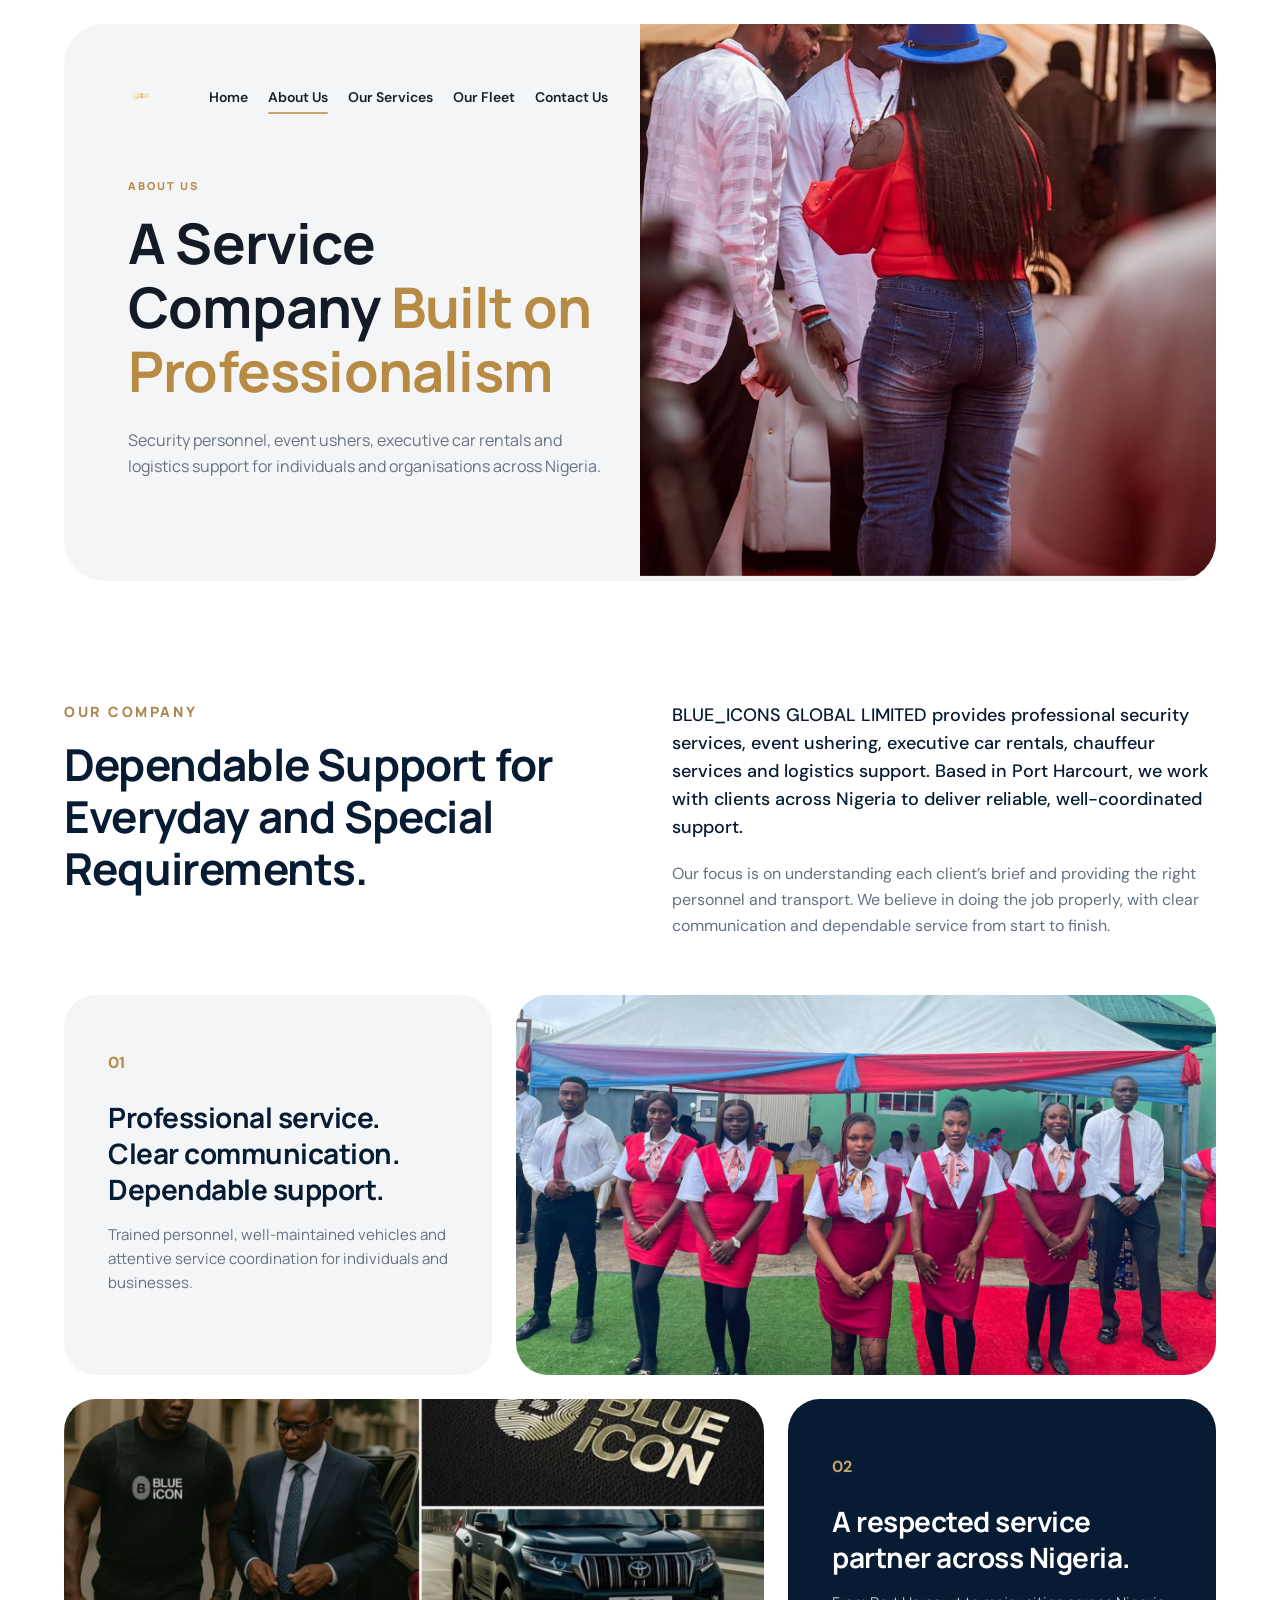
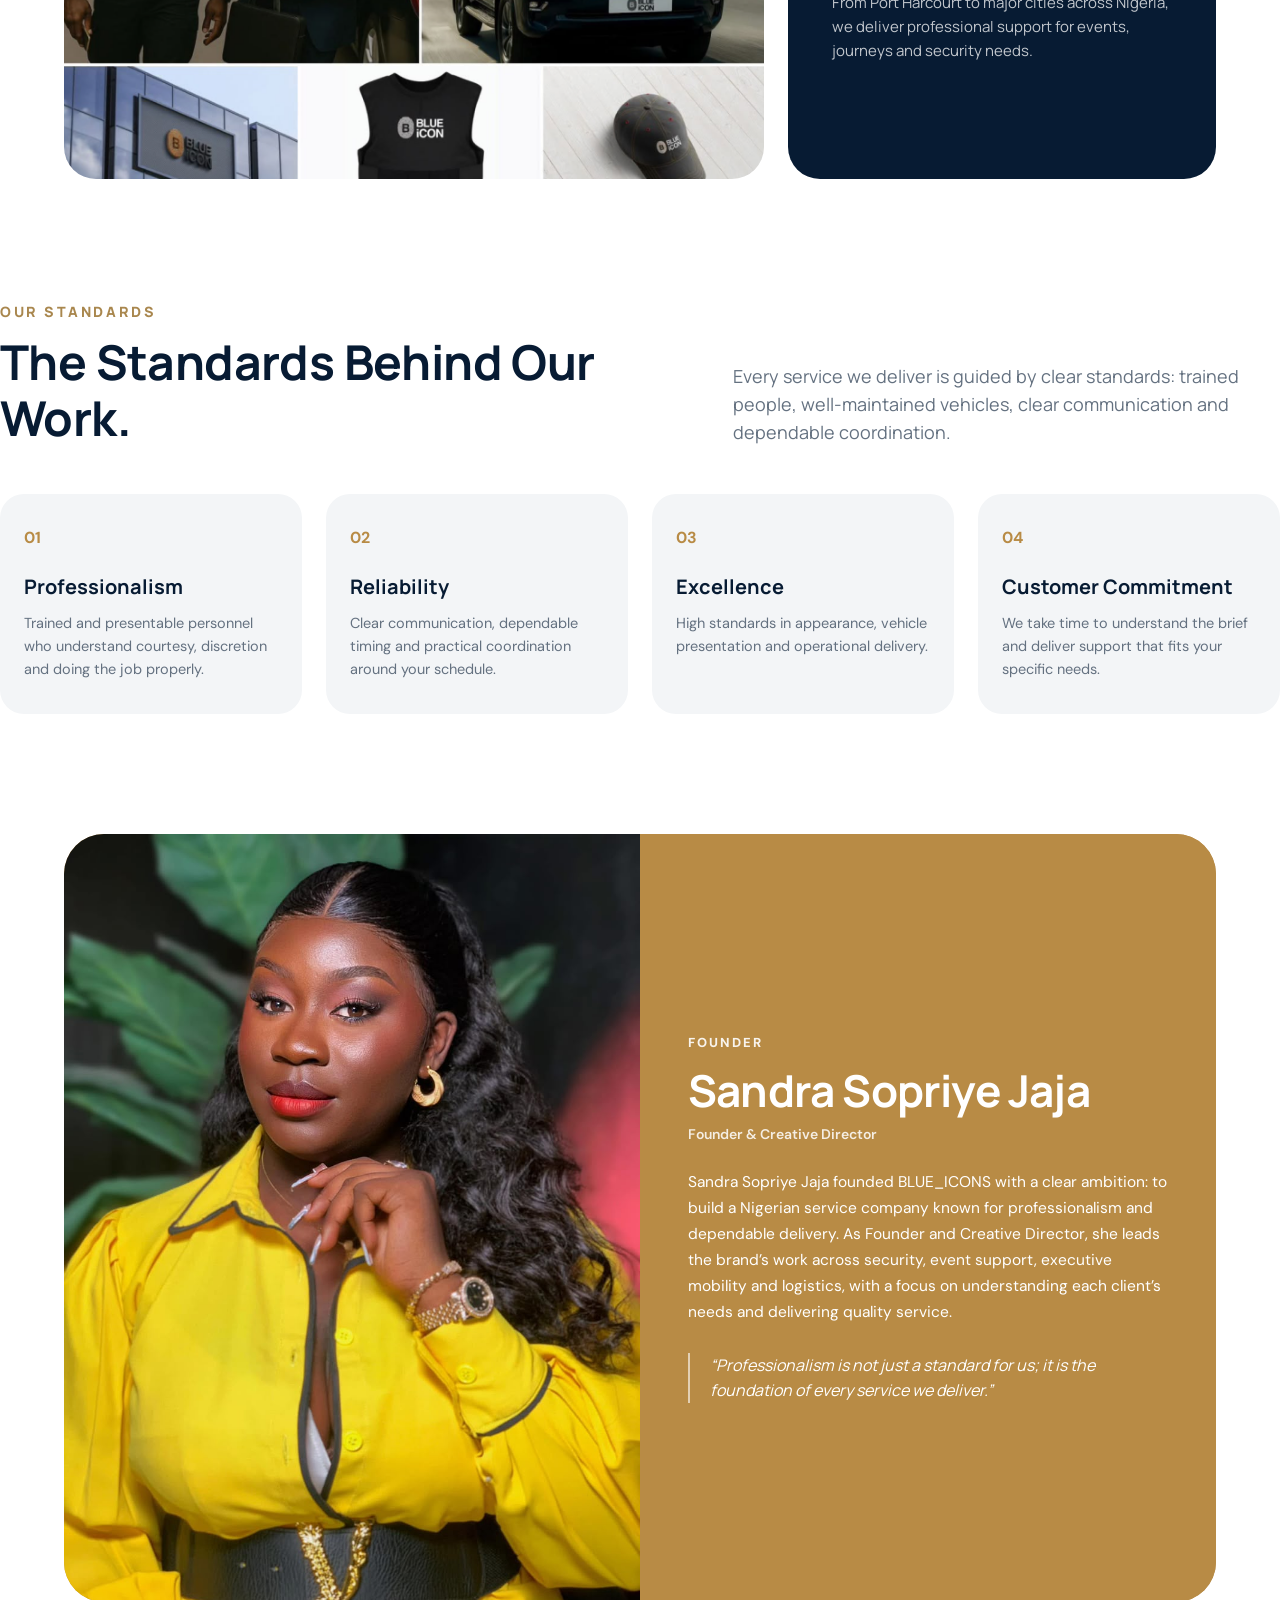
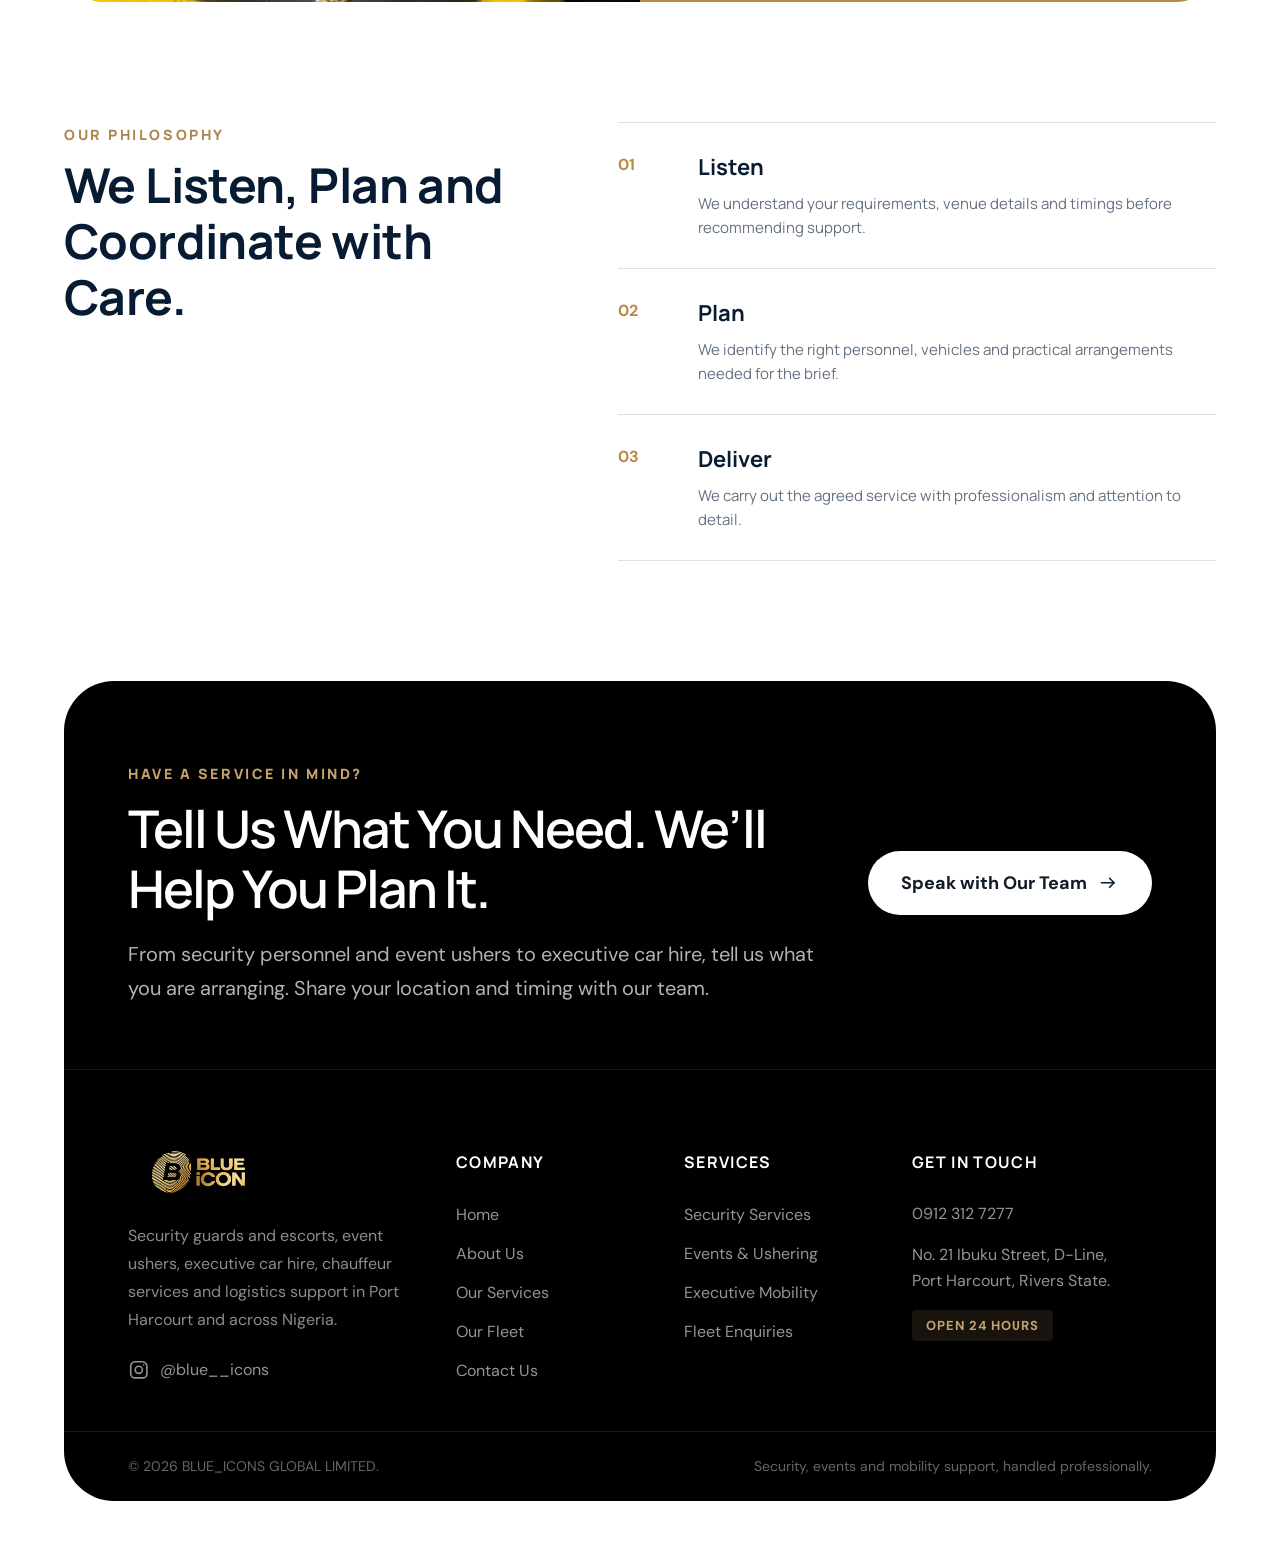
==== commit 71e790ab: "fix(typography): replace em dashes with natural punctuation across visible text" ====
--- a/about.html
+++ b/about.html
@@ -3,7 +3,7 @@
 <head>
   <meta charset="UTF-8">
   <meta name="viewport" content="width=device-width, initial-scale=1.0">
-  <title>About Us — BLUE_ICONS GLOBAL LIMITED</title>
+  <title>About Us | BLUE_ICONS GLOBAL LIMITED</title>
   <meta name="description" content="Learn about BLUE_ICONS GLOBAL LIMITED, our founder Sandra Sopriye Jaja, our core standards and our commitment to professional security, events and executive transport in Nigeria.">
   <link rel="canonical" href="https://blueiconsglobal.com/about.html">
 
@@ -11,13 +11,13 @@
   <meta property="og:type" content="website">
   <meta property="og:site_name" content="BLUE_ICONS GLOBAL LIMITED">
   <meta property="og:url" content="https://blueiconsglobal.com/about.html">
-  <meta property="og:title" content="About Us — BLUE_ICONS GLOBAL LIMITED">
+  <meta property="og:title" content="About Us | BLUE_ICONS GLOBAL LIMITED">
   <meta property="og:description" content="Learn about BLUE_ICONS GLOBAL LIMITED, our founder Sandra Sopriye Jaja, our core standards and our commitment to professional service in Nigeria.">
   <meta property="og:image" content="assets/images/about-hero.png">
 
   <!-- Twitter Sharing Previews -->
   <meta name="twitter:card" content="summary_large_image">
-  <meta name="twitter:title" content="About Us — BLUE_ICONS GLOBAL LIMITED">
+  <meta name="twitter:title" content="About Us | BLUE_ICONS GLOBAL LIMITED">
   <meta name="twitter:description" content="Learn about BLUE_ICONS GLOBAL LIMITED, our founder Sandra Sopriye Jaja, and our commitment to professional service in Nigeria.">
   <meta name="twitter:image" content="assets/images/about-hero.png">
 
@@ -178,7 +178,7 @@
         <div class="about-founder-pill-container">
           <!-- Left: Founder Image (Photo on Left on Desktop, Top on Mobile) -->
           <div class="about-founder-image anim-slide-left">
-            <img src="assets/images/about-founder.png" alt="Sandra Sopriye Jaja — Founder &amp; Creative Director">
+            <img src="assets/images/about-founder.png" alt="Sandra Sopriye Jaja, Founder &amp; Creative Director">
           </div>
           <!-- Right: Founder Information & Quote on Gold Background -->
           <div class="about-founder-info anim-slide-right">
@@ -189,7 +189,7 @@
               Sandra Sopriye Jaja founded BLUE_ICONS with a clear ambition: to build a Nigerian service company known for professionalism and dependable delivery. As Founder and Creative Director, she leads the brand’s work across security, event support, executive mobility and logistics, with a focus on understanding each client’s needs and delivering quality service.
             </p>
             <div class="about-founder-quote">
-              <p>&ldquo;Professionalism is not just a standard for us&mdash;it is the foundation of every service we deliver.&rdquo;</p>
+              <p>&ldquo;Professionalism is not just a standard for us; it is the foundation of every service we deliver.&rdquo;</p>
             </div>
           </div>
         </div>
@@ -313,7 +313,7 @@
     <!-- Bottom Copyright Bar -->
     <div class="footer-bottom-bar">
       <span>&copy; 2026 BLUE_ICONS GLOBAL LIMITED.</span>
-      <span>Security, events and mobility support &mdash; handled professionally.</span>
+      <span>Security, events and mobility support, handled professionally.</span>
     </div>
   </footer>
 
--- a/styles/main.css
+++ b/styles/main.css
@@ -2395,6 +2395,52 @@
   display: block;
 }
 
+/* Vehicle Detail Gallery Caption Row */
+.gallery-caption-row {
+  display: flex;
+  justify-content: space-between;
+  align-items: flex-start;
+  margin-top: 32px;
+  gap: 32px;
+}
+
+.gallery-caption-left {
+  max-width: 680px;
+}
+
+.gallery-caption-title {
+  font-family: var(--font-primary);
+  font-size: 24px;
+  font-weight: 600;
+  line-height: 32px;
+  letter-spacing: -0.2px;
+  color: var(--text-navy, #091324);
+  margin-bottom: 8px;
+}
+
+.gallery-caption-desc {
+  font-family: var(--font-primary);
+  font-size: 16px;
+  font-weight: 400;
+  line-height: 26px;
+  color: var(--text-muted, #667080);
+}
+
+.gallery-caption-right {
+  display: flex;
+  align-items: center;
+  padding-top: 4px;
+  flex-shrink: 0;
+}
+
+.gallery-photos-count {
+  font-family: var(--font-primary);
+  font-size: 16px;
+  font-weight: 500;
+  color: var(--text-navy, #171f2e);
+  white-space: nowrap;
+}
+
 /* Vehicle Information & Specifications (Follows Gallery, NO Form!) */
 .vehicle-info-section {
   padding: 0 0 120px;
@@ -2406,69 +2452,269 @@
   grid-template-columns: 1fr 1fr;
   gap: 80px;
   margin-bottom: 80px;
+  align-items: flex-start;
+}
+
+.overview-left-col .heading-h1 {
+  margin: 12px 0 20px;
+}
+
+.overview-right-col .heading-h3 {
+  margin-bottom: 24px;
+}
+
+.planning-steps-list {
+  display: flex;
+  flex-direction: column;
+  gap: 20px;
+}
+
+.planning-step-item {
+  display: flex;
+  gap: 16px;
+  align-items: flex-start;
+}
+
+.planning-step-num {
+  font-family: var(--font-primary);
+  font-size: 20px;
+  font-weight: 600;
+  line-height: 28px;
+  color: var(--accent-text, #b8914f);
+  width: 32px;
+  flex-shrink: 0;
+}
+
+.planning-step-content h4 {
+  font-family: var(--font-primary);
+  font-size: 20px;
+  font-weight: 600;
+  line-height: 28px;
+  color: var(--text-navy, #171f2e);
+  margin-bottom: 4px;
+}
+
+.planning-step-content p {
+  font-family: var(--font-primary);
+  font-size: 14px;
+  font-weight: 400;
+  line-height: 22px;
+  color: var(--text-muted, #667080);
+}
+
+/* Rental Arrangements */
+.rental-arrangements-block {
+  margin-bottom: 80px;
+}
+
+.rental-arrangements-header {
+  margin-bottom: 32px;
+  max-width: 955px;
+}
+
+.rental-arrangements-header .heading-h1 {
+  margin: 12px 0 16px;
 }
 
 .rental-factors-grid {
   display: grid;
   grid-template-columns: repeat(4, 1fr);
   gap: 20px;
-  margin-top: 36px;
-  margin-bottom: 80px;
+  margin-top: 28px;
 }
 
 .rental-factor-card {
   background-color: var(--surface-subtle);
-  border-radius: 16px;
+  border-radius: 14px;
   padding: 24px 20px;
+  transition: transform 0.25s ease, box-shadow 0.25s ease;
 }
 
 .rental-factor-card h4 {
-  font-size: 18px;
+  font-family: var(--font-primary);
+  font-size: 20px;
   font-weight: 600;
-  color: var(--text-navy);
+  line-height: 28px;
+  color: var(--text-navy, #091324);
   margin-bottom: 8px;
 }
 
 .rental-factor-card p {
+  font-family: var(--font-primary);
   font-size: 14px;
   line-height: 22px;
-  color: var(--text-muted);
-}
-
-.vehicle-specs-table-wrap {
-  border-top: 1px solid var(--border-subtle);
-  padding-top: 48px;
-}
-
-.specs-grid {
+  color: var(--text-muted, #667080);
+}
+
+/* Rental Terms & Confirmation */
+.rental-terms-section {
+  margin-bottom: 80px;
+}
+
+.rental-terms-split {
   display: grid;
-  grid-template-columns: repeat(3, 1fr);
-  gap: 32px;
-}
-
-.spec-item {
+  grid-template-columns: 1fr 1.15fr;
+  gap: 80px;
+  align-items: flex-start;
+}
+
+.rental-terms-left {
+  max-width: 580px;
+}
+
+.rental-terms-left .eyebrow {
+  margin-bottom: 16px;
+  display: block;
+}
+
+.rental-terms-left .heading-h1 {
+  font-size: 48px;
+  font-weight: 700;
+  line-height: 56px;
+  letter-spacing: -0.6px;
+  color: var(--text-navy, #091324);
+}
+
+.rental-terms-right {
   display: flex;
   flex-direction: column;
+  gap: 28px;
+}
+
+.terms-item h4 {
+  font-family: var(--font-primary);
+  font-size: 20px;
+  font-weight: 600;
+  line-height: 28px;
+  color: var(--text-primary, #121b26);
+  margin-bottom: 8px;
+}
+
+.terms-item p {
+  font-family: var(--font-primary);
+  font-size: 14px;
+  font-weight: 400;
+  line-height: 22px;
+  color: var(--text-muted, #667080);
+}
+
+/* Scoped Overrides for body[data-page="vehicle-detail"] (Base / Desktop) */
+body[data-page="vehicle-detail"] .detail-hero-section {
+  padding: 24px var(--content-padding, 32px) 0;
+  margin-bottom: 32px;
+  position: relative;
+  width: 100%;
+}
+
+body[data-page="vehicle-detail"] .detail-hero-card {
+  max-width: 1440px;
+  margin: 0 auto;
+  min-height: 280px;
+  background-color: var(--surface-subtle, #f3f5f7);
+  border-radius: 40px;
+  padding: 40px 64px 44px;
+  display: flex;
+  flex-direction: column;
+  justify-content: space-between;
+  position: relative;
+  box-sizing: border-box;
+}
+
+body[data-page="vehicle-detail"] .detail-hero-card .home-hero-nav {
+  margin-bottom: 36px;
+  width: 100%;
+  position: relative;
+  z-index: 10;
+}
+
+body[data-page="vehicle-detail"] .detail-hero-content-row {
+  display: flex;
+  justify-content: space-between;
+  align-items: flex-end;
+  width: 100%;
+  gap: 40px;
+}
+
+body[data-page="vehicle-detail"] .detail-hero-left {
+  max-width: 680px;
+}
+
+body[data-page="vehicle-detail"] .hero-breadcrumb {
+  display: flex;
+  align-items: center;
   gap: 6px;
-}
-
-.spec-item .spec-label {
+  font-family: var(--font-primary);
   font-size: 13px;
-  font-weight: 600;
+  font-weight: 700;
+  letter-spacing: 1.5px;
   text-transform: uppercase;
-  letter-spacing: 0.5px;
-  color: var(--text-secondary);
-}
-
-.spec-item .spec-val {
+  color: var(--accent-text, #b8914f);
+  margin-bottom: 12px;
+}
+
+body[data-page="vehicle-detail"] .hero-breadcrumb a {
+  color: var(--accent-text, #b8914f);
+  text-decoration: none;
+  transition: opacity 0.2s ease;
+}
+
+body[data-page="vehicle-detail"] .hero-breadcrumb a:hover {
+  opacity: 0.8;
+}
+
+body[data-page="vehicle-detail"] .hero-breadcrumb .sep {
+  color: var(--accent-text, #b8914f);
+  opacity: 0.6;
+}
+
+body[data-page="vehicle-detail"] .hero-breadcrumb .current {
+  color: var(--accent-text, #b8914f);
+}
+
+body[data-page="vehicle-detail"] .detail-hero-left .display-hero {
+  font-family: var(--font-primary);
+  font-size: 44px;
+  font-weight: 700;
+  line-height: 52px;
+  letter-spacing: -0.5px;
+  color: var(--text-navy, #091324);
+  margin-bottom: 12px;
+}
+
+body[data-page="vehicle-detail"] .detail-hero-left .body-default {
+  font-family: var(--font-primary);
+  font-size: 16px;
+  font-weight: 400;
+  line-height: 26px;
+  color: var(--text-muted, #667080);
+}
+
+body[data-page="vehicle-detail"] .mobile-vehicle-specs-badge {
+  display: none;
+}
+
+body[data-page="vehicle-detail"] .detail-hero-quote-box {
+  text-align: right;
+  align-self: flex-end;
+  flex-shrink: 0;
+  margin-top: 0;
+}
+
+body[data-page="vehicle-detail"] .vehicle-form-group input {
+  border-radius: 40px;
+  height: 68px;
   font-size: 18px;
-  font-weight: 700;
-  color: var(--text-navy);
+  padding: 0 24px;
 }
 
 /* Vehicle Detail: Enquiry Section (Figma Node 104:32) */
+.vehicle-enquiry-section {
+  padding-bottom: 120px;
+  background-color: var(--surface-page);
+}
+
 .vehicle-enquiry-card-wrapper {
-  margin-top: 64px;
+  margin-top: 0;
   width: 100%;
 }
 
@@ -4017,6 +4263,61 @@
     line-height: 24px !important;
     margin-bottom: 20px !important;
   }
+
+  /* Vehicle Detail Tablet Specifics (Scoped strictly to body[data-page="vehicle-detail"]) */
+  body[data-page="vehicle-detail"] .detail-hero-section {
+    margin-bottom: 40px !important;
+  }
+  body[data-page="vehicle-detail"] .detail-hero-card .home-hero-nav {
+    margin-bottom: 32px !important;
+  }
+  body[data-page="vehicle-detail"] .detail-hero-content-row {
+    display: flex !important;
+    justify-content: space-between !important;
+    align-items: flex-end !important;
+    gap: 32px !important;
+  }
+  body[data-page="vehicle-detail"] .detail-hero-left .display-hero {
+    font-size: 38px !important;
+    line-height: 46px !important;
+  }
+  body[data-page="vehicle-detail"] .mobile-vehicle-specs-badge {
+    display: none !important;
+  }
+  body[data-page="vehicle-detail"] .gallery-caption-row {
+    margin-top: 24px !important;
+  }
+  body[data-page="vehicle-detail"] .vehicle-overview-row {
+    grid-template-columns: 1fr !important;
+    gap: 40px !important;
+    margin-bottom: 60px !important;
+  }
+  body[data-page="vehicle-detail"] .rental-factors-grid {
+    grid-template-columns: repeat(2, 1fr) !important;
+    gap: 16px !important;
+    margin-bottom: 60px !important;
+  }
+  body[data-page="vehicle-detail"] .rental-terms-split {
+    grid-template-columns: 1fr !important;
+    gap: 32px !important;
+  }
+  body[data-page="vehicle-detail"] .rental-terms-section {
+    margin-bottom: 60px !important;
+  }
+  body[data-page="vehicle-detail"] .vehicle-enquiry-pill-card {
+    grid-template-columns: 1fr !important;
+    border-radius: 32px !important;
+  }
+  body[data-page="vehicle-detail"] .vehicle-enquiry-left {
+    padding: 60px 40px !important;
+  }
+  body[data-page="vehicle-detail"] .vehicle-enquiry-right {
+    padding: 48px 40px !important;
+  }
+  body[data-page="vehicle-detail"] .vehicle-form-grid {
+    grid-template-columns: 1fr 1fr !important;
+    gap: 16px !important;
+  }
 }
 
 @media (max-width: 768px) {
@@ -5620,58 +5921,337 @@
     box-sizing: border-box !important;
   }
 
-  /* Vehicle Detail Enquiry Pill Card */
-  .vehicle-enquiry-card-wrapper {
-    margin-top: 32px !important;
-  }
-  .vehicle-enquiry-pill-card {
+  /* ========================================================================
+     6. VEHICLE DETAIL MOBILE SPECIFIC RULES (Scoped strictly to body[data-page="vehicle-detail"])
+     ======================================================================== */
+  body[data-page="vehicle-detail"] .detail-hero-section {
+    padding: 16px 16px 0 !important;
+    margin-bottom: 24px !important;
+  }
+  body[data-page="vehicle-detail"] .detail-hero-card {
     display: flex !important;
     flex-direction: column !important;
-    border-radius: 28px !important;
-    overflow: hidden !important;
-    background-color: var(--accent-strong) !important;
+    padding: 20px 16px 24px !important;
+    border-radius: 24px !important;
     min-height: auto !important;
-  }
-  .vehicle-enquiry-left {
-    min-height: auto !important;
-    padding: 36px 24px !important;
+    width: 100% !important;
+    box-sizing: border-box !important;
+    position: relative !important;
+  }
+  body[data-page="vehicle-detail"] .detail-hero-card .home-hero-nav,
+  body[data-page="vehicle-detail"] .home-hero-nav {
+    order: 1 !important;
+    display: flex !important;
+    align-items: center !important;
+    justify-content: space-between !important;
+    width: 100% !important;
+    margin-bottom: 24px !important;
+    padding: 0 !important;
+    position: relative !important;
+    z-index: 100 !important;
+  }
+  body[data-page="vehicle-detail"] .detail-hero-content-row {
+    order: 2 !important;
     display: flex !important;
     flex-direction: column !important;
-  }
-  .eyebrow-enquiry {
+    width: 100% !important;
+    gap: 0 !important;
+    margin-top: 0 !important;
+  }
+  body[data-page="vehicle-detail"] .detail-hero-left {
+    width: 100% !important;
+    max-width: 100% !important;
+    margin-bottom: 0 !important;
+  }
+  body[data-page="vehicle-detail"] .hero-breadcrumb {
+    display: flex !important;
+    align-items: center !important;
+    gap: 6px !important;
+    font-size: 11.5px !important;
+    letter-spacing: 1.2px !important;
+    margin-bottom: 10px !important;
+    flex-wrap: wrap !important;
+  }
+  body[data-page="vehicle-detail"] .detail-hero-left .display-hero {
+    font-size: 34px !important;
+    line-height: 42px !important;
+    font-weight: 700 !important;
+    letter-spacing: -0.5px !important;
+    color: var(--text-navy, #091324) !important;
+    margin-bottom: 10px !important;
+  }
+  body[data-page="vehicle-detail"] .detail-hero-left .body-default {
+    font-size: 14.5px !important;
+    line-height: 22px !important;
+    color: var(--text-muted, #667080) !important;
+    margin-bottom: 16px !important;
+  }
+  body[data-page="vehicle-detail"] .mobile-vehicle-specs-badge {
+    display: inline-flex !important;
+    align-items: center !important;
+    gap: 8px !important;
+    font-family: var(--font-primary) !important;
+    font-size: 13.5px !important;
+    font-weight: 600 !important;
+    color: var(--text-navy, #171f2e) !important;
+    background-color: #ffffff !important;
+    border: none !important;
+    outline: none !important;
+    box-shadow: none !important;
+    padding: 8px 16px !important;
+    border-radius: 100px !important;
+    width: fit-content !important;
+  }
+  body[data-page="vehicle-detail"] .mobile-vehicle-specs-badge .bullet {
+    color: var(--accent-text, #b8914f) !important;
+    font-size: 14px !important;
+  }
+  body[data-page="vehicle-detail"] .detail-hero-quote-box {
+    align-self: flex-start !important;
+    text-align: left !important;
+    margin-top: 16px !important;
+    padding: 14px 16px !important;
+    background-color: #ffffff !important;
+    border: none !important;
+    outline: none !important;
+    box-shadow: none !important;
+    border-radius: 14px !important;
+    width: 100% !important;
+    box-sizing: border-box !important;
+  }
+  body[data-page="vehicle-detail"] .detail-hero-quote-box .eyebrow {
+    font-size: 11px !important;
+    letter-spacing: 1.2px !important;
+    color: var(--accent-text, #b8914f) !important;
+    font-weight: 700 !important;
+    display: block !important;
+    margin-bottom: 4px !important;
+  }
+  body[data-page="vehicle-detail"] .detail-hero-quote-box .quote-text {
+    font-size: 14px !important;
+    line-height: 20px !important;
+    font-weight: 500 !important;
+    color: var(--text-navy, #091324) !important;
+    margin: 0 !important;
+  }
+
+  body[data-page="vehicle-detail"] .gallery-caption-row {
+    flex-direction: column !important;
+    gap: 8px !important;
+    margin-top: 16px !important;
+  }
+  body[data-page="vehicle-detail"] .gallery-caption-title {
+    font-size: 20px !important;
+    line-height: 28px !important;
+    margin-bottom: 6px !important;
+  }
+  body[data-page="vehicle-detail"] .gallery-caption-desc {
+    font-size: 14px !important;
+    line-height: 22px !important;
+  }
+  body[data-page="vehicle-detail"] .gallery-photos-count {
+    font-size: 14px !important;
+    color: var(--text-muted, #667080) !important;
+  }
+
+  body[data-page="vehicle-detail"] .vehicle-overview-row {
+    grid-template-columns: 1fr !important;
+    gap: 32px !important;
+    margin-bottom: 48px !important;
+  }
+  body[data-page="vehicle-detail"] .overview-left-col .heading-h1 {
+    font-size: 32px !important;
+    line-height: 40px !important;
+    margin: 10px 0 14px !important;
+  }
+  body[data-page="vehicle-detail"] .overview-right-col .heading-h3 {
+    font-size: 24px !important;
+    line-height: 32px !important;
+    margin-bottom: 18px !important;
+  }
+  body[data-page="vehicle-detail"] .planning-steps-list {
+    gap: 16px !important;
+  }
+  body[data-page="vehicle-detail"] .planning-step-item {
+    gap: 14px !important;
+  }
+  body[data-page="vehicle-detail"] .planning-step-num {
+    font-size: 18px !important;
+    line-height: 26px !important;
+    width: 28px !important;
+  }
+  body[data-page="vehicle-detail"] .planning-step-content h4 {
+    font-size: 18px !important;
+    line-height: 26px !important;
+  }
+
+  body[data-page="vehicle-detail"] .rental-arrangements-block {
+    margin-bottom: 48px !important;
+  }
+  body[data-page="vehicle-detail"] .rental-arrangements-header .heading-h1 {
+    font-size: 32px !important;
+    line-height: 40px !important;
+    margin: 10px 0 14px !important;
+  }
+  body[data-page="vehicle-detail"] .rental-factors-grid {
+    grid-template-columns: repeat(2, 1fr) !important;
+    gap: 12px !important;
+    margin-top: 20px !important;
+    margin-bottom: 48px !important;
+  }
+  body[data-page="vehicle-detail"] .rental-factor-card {
+    padding: 18px 16px !important;
+    border-radius: 12px !important;
+  }
+  body[data-page="vehicle-detail"] .rental-factor-card h4 {
+    font-size: 17px !important;
+    line-height: 24px !important;
+    margin-bottom: 6px !important;
+  }
+  body[data-page="vehicle-detail"] .rental-factor-card p {
     font-size: 13px !important;
+    line-height: 19px !important;
+  }
+
+  body[data-page="vehicle-detail"] .rental-terms-section {
+    margin-bottom: 48px !important;
+  }
+  body[data-page="vehicle-detail"] .rental-terms-split {
+    grid-template-columns: 1fr !important;
+    gap: 24px !important;
+  }
+  body[data-page="vehicle-detail"] .rental-terms-left .heading-h1 {
+    font-size: 32px !important;
+    line-height: 40px !important;
+    margin-top: 8px !important;
+  }
+  body[data-page="vehicle-detail"] .rental-terms-right {
+    gap: 20px !important;
+  }
+  body[data-page="vehicle-detail"] .terms-item h4 {
+    font-size: 18px !important;
+    line-height: 26px !important;
+    margin-bottom: 6px !important;
+  }
+  body[data-page="vehicle-detail"] .terms-item p {
+    font-size: 14px !important;
+    line-height: 22px !important;
+  }
+
+  /* Vehicle Detail Enquiry Section on Mobile (Full width edge-to-edge, zero radius matching screenshot) */
+  body[data-page="vehicle-detail"] .vehicle-info-section {
+    padding-bottom: 24px !important;
+  }
+  body[data-page="vehicle-detail"] .vehicle-enquiry-section {
+    padding: 0 !important;
+    padding-left: 0 !important;
+    padding-right: 0 !important;
+    width: 100% !important;
+    overflow: hidden !important;
+    margin: 0 !important;
+  }
+  body[data-page="vehicle-detail"] .vehicle-enquiry-section .container {
+    padding-left: 0 !important;
+    padding-right: 0 !important;
+    max-width: 100% !important;
+    width: 100% !important;
+    margin: 0 !important;
+  }
+  body[data-page="vehicle-detail"] .vehicle-enquiry-card-wrapper {
+    width: 100% !important;
+    max-width: 100% !important;
+    margin: 0 !important;
+    padding: 0 !important;
+    border-radius: 0 !important;
+  }
+  body[data-page="vehicle-detail"] .vehicle-enquiry-pill-card {
+    display: flex !important;
+    flex-direction: column !important;
+    border-radius: 0 !important;
+    overflow: hidden !important;
+    background-color: var(--accent-strong, #b88b45) !important;
+    min-height: auto !important;
+    width: 100% !important;
+    margin: 0 !important;
+  }
+  body[data-page="vehicle-detail"] .vehicle-enquiry-left {
+    min-height: 320px !important;
+    padding: 40px 20px !important;
+    display: flex !important;
+    flex-direction: column !important;
+  }
+  body[data-page="vehicle-detail"] .vehicle-enquiry-left .eyebrow-enquiry {
+    font-size: 13px !important;
+    letter-spacing: 2px !important;
     color: #fcd491 !important;
     margin-bottom: 12px !important;
   }
-  .enquiry-desc {
+  body[data-page="vehicle-detail"] .vehicle-enquiry-left .enquiry-heading {
+    font-size: 28px !important;
+    line-height: 36px !important;
+    color: #ffffff !important;
+    margin-bottom: 12px !important;
+  }
+  body[data-page="vehicle-detail"] .vehicle-enquiry-left .enquiry-desc {
     font-size: 14.5px !important;
-    line-height: 23px !important;
+    line-height: 22px !important;
     color: #ffffff !important;
     margin-bottom: 24px !important;
   }
-  .btn-whatsapp-enquiry {
-    width: 100% !important;
-    height: 50px !important;
+  body[data-page="vehicle-detail"] .btn-whatsapp-enquiry {
+    width: 100% !important;
+    height: 52px !important;
     justify-content: center !important;
     border-radius: 100px !important;
     font-size: 16px !important;
     box-sizing: border-box !important;
   }
-  .vehicle-enquiry-right {
-    padding: 36px 24px !important;
-    background-color: var(--accent-strong) !important;
-  }
-  .vehicle-enquiry-disclaimer {
+  body[data-page="vehicle-detail"] .vehicle-enquiry-right {
+    padding: 36px 20px 44px !important;
+    background-color: var(--accent-strong, #b88b45) !important;
+  }
+  body[data-page="vehicle-detail"] .vehicle-form-grid {
+    grid-template-columns: 1fr !important;
+    gap: 16px !important;
+    margin-bottom: 16px !important;
+  }
+  body[data-page="vehicle-detail"] .vehicle-form-group {
+    gap: 6px !important;
+  }
+  body[data-page="vehicle-detail"] .vehicle-form-group label {
+    font-size: 15px !important;
+    color: #ffffff !important;
+  }
+  body[data-page="vehicle-detail"] .vehicle-form-group input {
+    height: 56px !important;
+    border-radius: 40px !important;
+    font-size: 16px !important;
+    padding: 0 20px !important;
+  }
+  body[data-page="vehicle-detail"] .vehicle-form-group input::placeholder {
+    font-size: 15px !important;
+  }
+  body[data-page="vehicle-detail"] .vehicle-form-group textarea {
+    border-radius: 14px !important;
+    height: 110px !important;
+    font-size: 15px !important;
+    padding: 16px 20px !important;
+  }
+  body[data-page="vehicle-detail"] .vehicle-form-group textarea::placeholder {
+    font-size: 15px !important;
+  }
+  body[data-page="vehicle-detail"] .vehicle-enquiry-disclaimer {
     font-size: 13.5px !important;
-    font-weight: 600 !important;
+    font-weight: 500 !important;
     line-height: 20px !important;
-    color: #242830 !important;
+    color: #ffffff !important;
+    opacity: 0.9 !important;
     text-align: center !important;
-    margin: 12px 0 20px !important;
-  }
-  .btn-submit-vehicle {
-    width: 100% !important;
-    height: 52px !important;
+    margin: 16px 0 20px !important;
+  }
+  body[data-page="vehicle-detail"] .btn-submit-vehicle {
+    width: 100% !important;
+    height: 56px !important;
     background-color: #ffffff !important;
     color: var(--text-primary) !important;
     border-radius: 100px !important;
@@ -5822,6 +6402,84 @@
     font-size: 12px !important;
     border-top: 1px solid rgba(255, 255, 255, 0.08) !important;
   }
+
+  /* ========================================================================
+     8. CONTACT US SPECIFICS ON MOBILE (Matches Hero Pattern of Other Pages)
+     Scoped strictly to body[data-page="contact"]
+     ======================================================================== */
+  body[data-page="contact"] .page-hero-section {
+    padding: 16px 0 24px !important;
+    margin-bottom: 0 !important;
+  }
+  body[data-page="contact"] .page-hero-container {
+    display: flex !important;
+    flex-direction: column !important;
+    border-radius: 24px !important;
+    padding: 20px 16px !important;
+    background-color: var(--surface-subtle) !important;
+    overflow: hidden !important;
+    min-height: auto !important;
+    width: 100% !important;
+    box-sizing: border-box !important;
+  }
+  body[data-page="contact"] .page-hero-left {
+    display: contents !important;
+    padding: 0 !important;
+  }
+  body[data-page="contact"] .home-hero-nav {
+    order: 1 !important;
+    display: flex !important;
+    align-items: center !important;
+    justify-content: space-between !important;
+    width: 100% !important;
+    margin-bottom: 24px !important;
+    padding: 0 !important;
+  }
+  body[data-page="contact"] .page-hero-copy {
+    order: 2 !important;
+    margin-top: 0 !important;
+    margin-bottom: 24px !important;
+    padding: 0 !important;
+    width: 100% !important;
+  }
+  body[data-page="contact"] .page-hero-copy .eyebrow {
+    font-size: 13px !important;
+    font-weight: 800 !important;
+    letter-spacing: 2px !important;
+    color: var(--accent-strong, #b88b45) !important;
+    margin-bottom: 12px !important;
+    text-transform: uppercase !important;
+    display: block !important;
+  }
+  body[data-page="contact"] .page-hero-copy .display-hero {
+    font-size: 28px !important;
+    line-height: 36px !important;
+    letter-spacing: -0.3px !important;
+    color: var(--text-primary) !important;
+    margin-bottom: 16px !important;
+  }
+  body[data-page="contact"] .page-hero-copy .hero-subheading,
+  body[data-page="contact"] .page-hero-copy .body-default {
+    font-size: 15px !important;
+    line-height: 24px !important;
+    color: var(--text-secondary) !important;
+    margin-bottom: 0 !important;
+  }
+  body[data-page="contact"] .page-hero-right {
+    order: 3 !important;
+    width: 100% !important;
+    height: 260px !important;
+    min-height: 260px !important;
+    border-radius: 20px !important;
+    overflow: hidden !important;
+    padding: 0 !important;
+  }
+  body[data-page="contact"] .page-hero-right img {
+    width: 100% !important;
+    height: 100% !important;
+    object-fit: cover !important;
+    border-radius: 20px !important;
+  }
 }
 
 /* ==========================================================================
@@ -6058,13 +6716,49 @@
   body[data-page="fleet"] .fleet-hero-container:hover .fleet-hero-right img {
     transform: scale(1.02);
   }
+
+  /* 8. Vehicle Detail Desktop Hover Animations (Scoped strictly to body[data-page="vehicle-detail"]) */
+  body[data-page="vehicle-detail"] .rental-factor-card {
+    transition: transform 0.25s ease, box-shadow 0.25s ease;
+  }
+  body[data-page="vehicle-detail"] .rental-factor-card:hover {
+    transform: translateY(-3px);
+    box-shadow: 0 8px 24px rgba(7, 27, 51, 0.06);
+  }
+  body[data-page="vehicle-detail"] .gallery-main-frame img,
+  body[data-page="vehicle-detail"] .gallery-stack-top img,
+  body[data-page="vehicle-detail"] .gallery-stack-sub img,
+  body[data-page="vehicle-detail"] .gallery-strip-thumb img {
+    transition: transform 0.35s ease;
+  }
+  body[data-page="vehicle-detail"] .gallery-main-frame:hover img,
+  body[data-page="vehicle-detail"] .gallery-stack-top:hover img,
+  body[data-page="vehicle-detail"] .gallery-stack-sub:hover img,
+  body[data-page="vehicle-detail"] .gallery-strip-thumb:hover img {
+    transform: scale(1.025);
+  }
+
+  /* 9. Contact Us Desktop Hover Animations (Scoped strictly to body[data-page="contact"]) */
+  body[data-page="contact"] .contact-help-card {
+    transition: transform 0.25s ease, box-shadow 0.25s ease;
+  }
+  body[data-page="contact"] .contact-help-card:hover {
+    transform: translateY(-4px);
+    box-shadow: 0 12px 28px rgba(7, 27, 51, 0.08);
+  }
+  body[data-page="contact"] .page-hero-right img {
+    transition: transform 0.3s ease;
+  }
+  body[data-page="contact"] .page-hero-container:hover .page-hero-right img {
+    transform: scale(1.02);
+  }
 }
 
 /* ==========================================================================
    ENHANCED MOTION & SCROLL ANIMATION SUITE
    - Animation Types: Hero Load-in, Appear, Slide-in (L/R), Staggered Groups,
      Image Reveal, Gentle Ambient Motion (Desktop/Tablet).
-   - Scoped strictly to Home, About Us, Our Services, Our Fleet (Contact Us untouched)
+   - Applied consistently across Home, About Us, Our Services, Our Fleet, Vehicle Detail, and Contact Us
    - Desktop (>=1025px): All types, 550–750ms with smooth cubic-bezier easing.
    - Tablet (769px–1024px): Appear, Stagger, Image Reveal, Slide-in, Ambient Motion.
    - Mobile (<=768px): Simpler types (Appear, Stagger, Image Reveal). Zero horizontal slide.
@@ -6271,7 +6965,9 @@
   body[data-page="fleet"] .vehicle-card-link:hover,
   body[data-page="fleet"] .chauffeur-gold-banner:hover,
   body[data-page="fleet"] .chauffeur-banner-media img,
-  body[data-page="fleet"] .fleet-hero-right img {
+  body[data-page="fleet"] .fleet-hero-right img,
+  body[data-page="contact"] .contact-help-card:hover,
+  body[data-page="contact"] .page-hero-right img {
     transform: none !important;
   }
 }
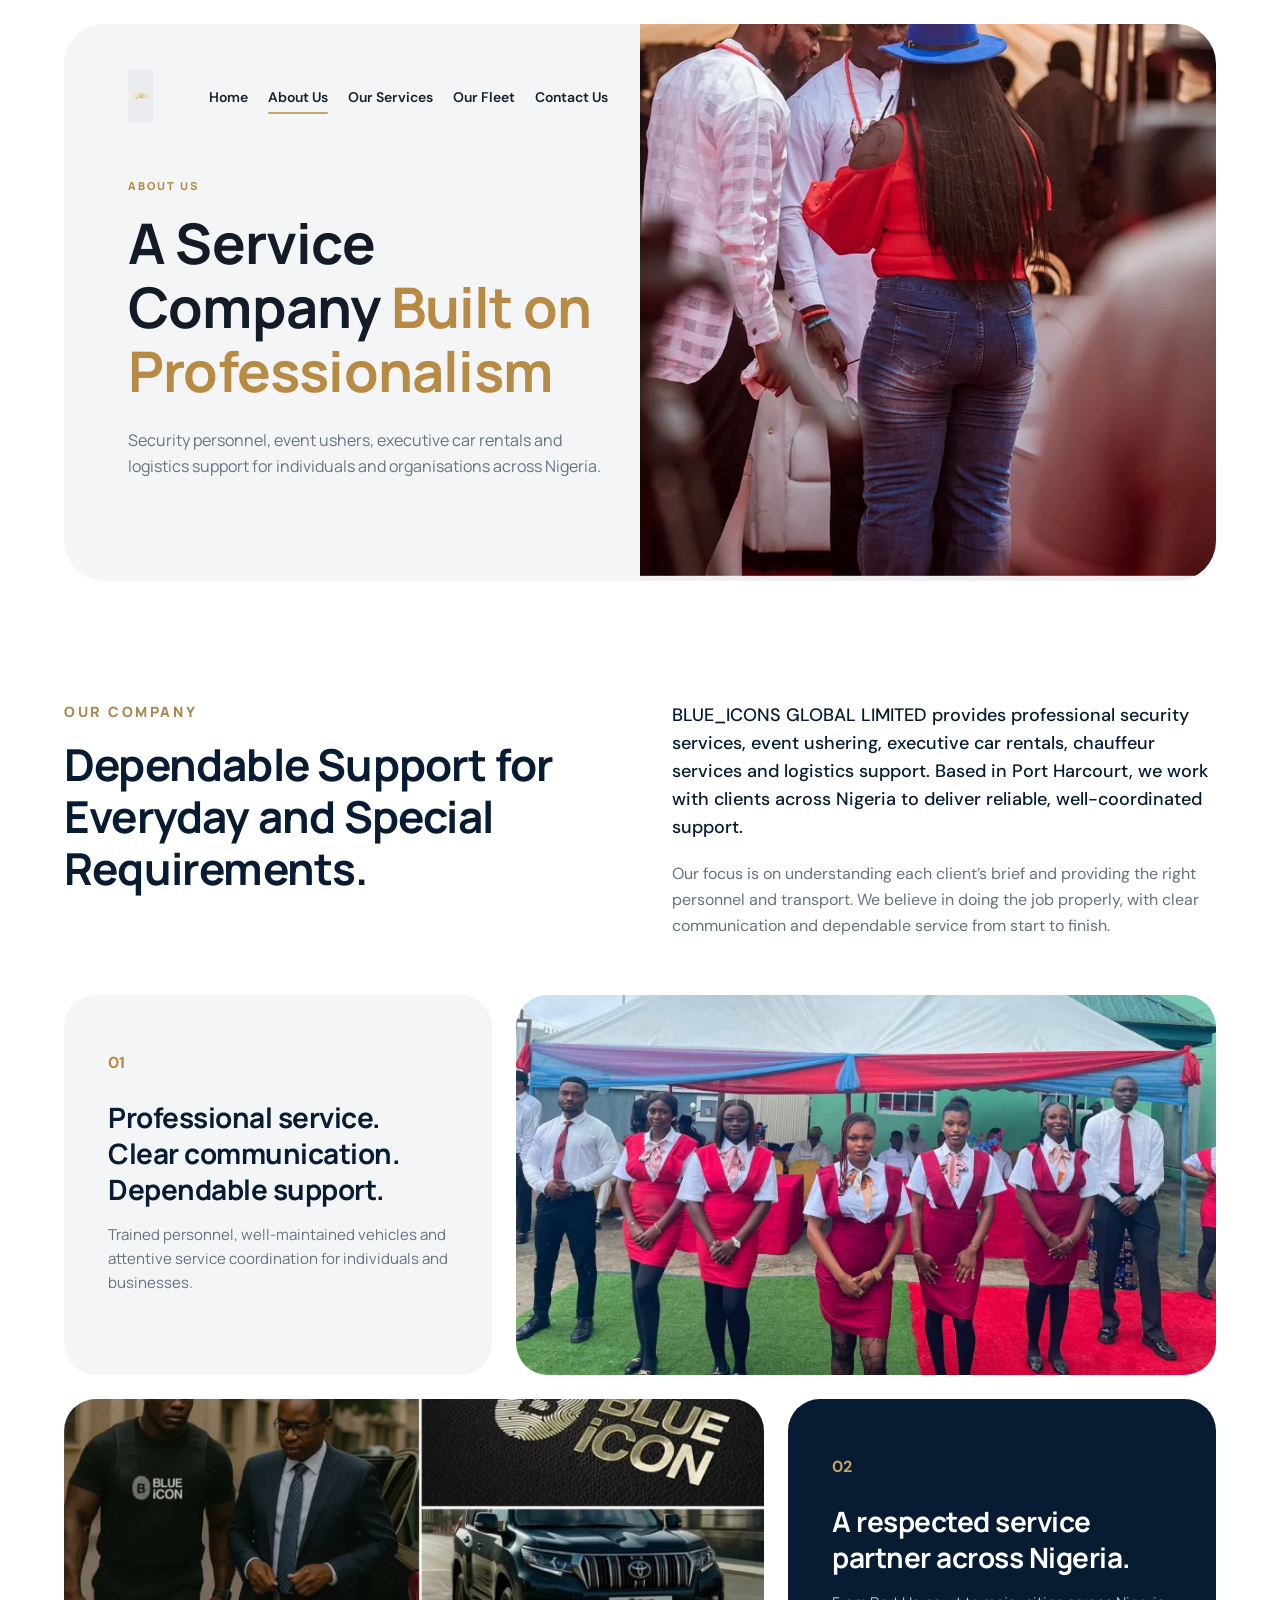
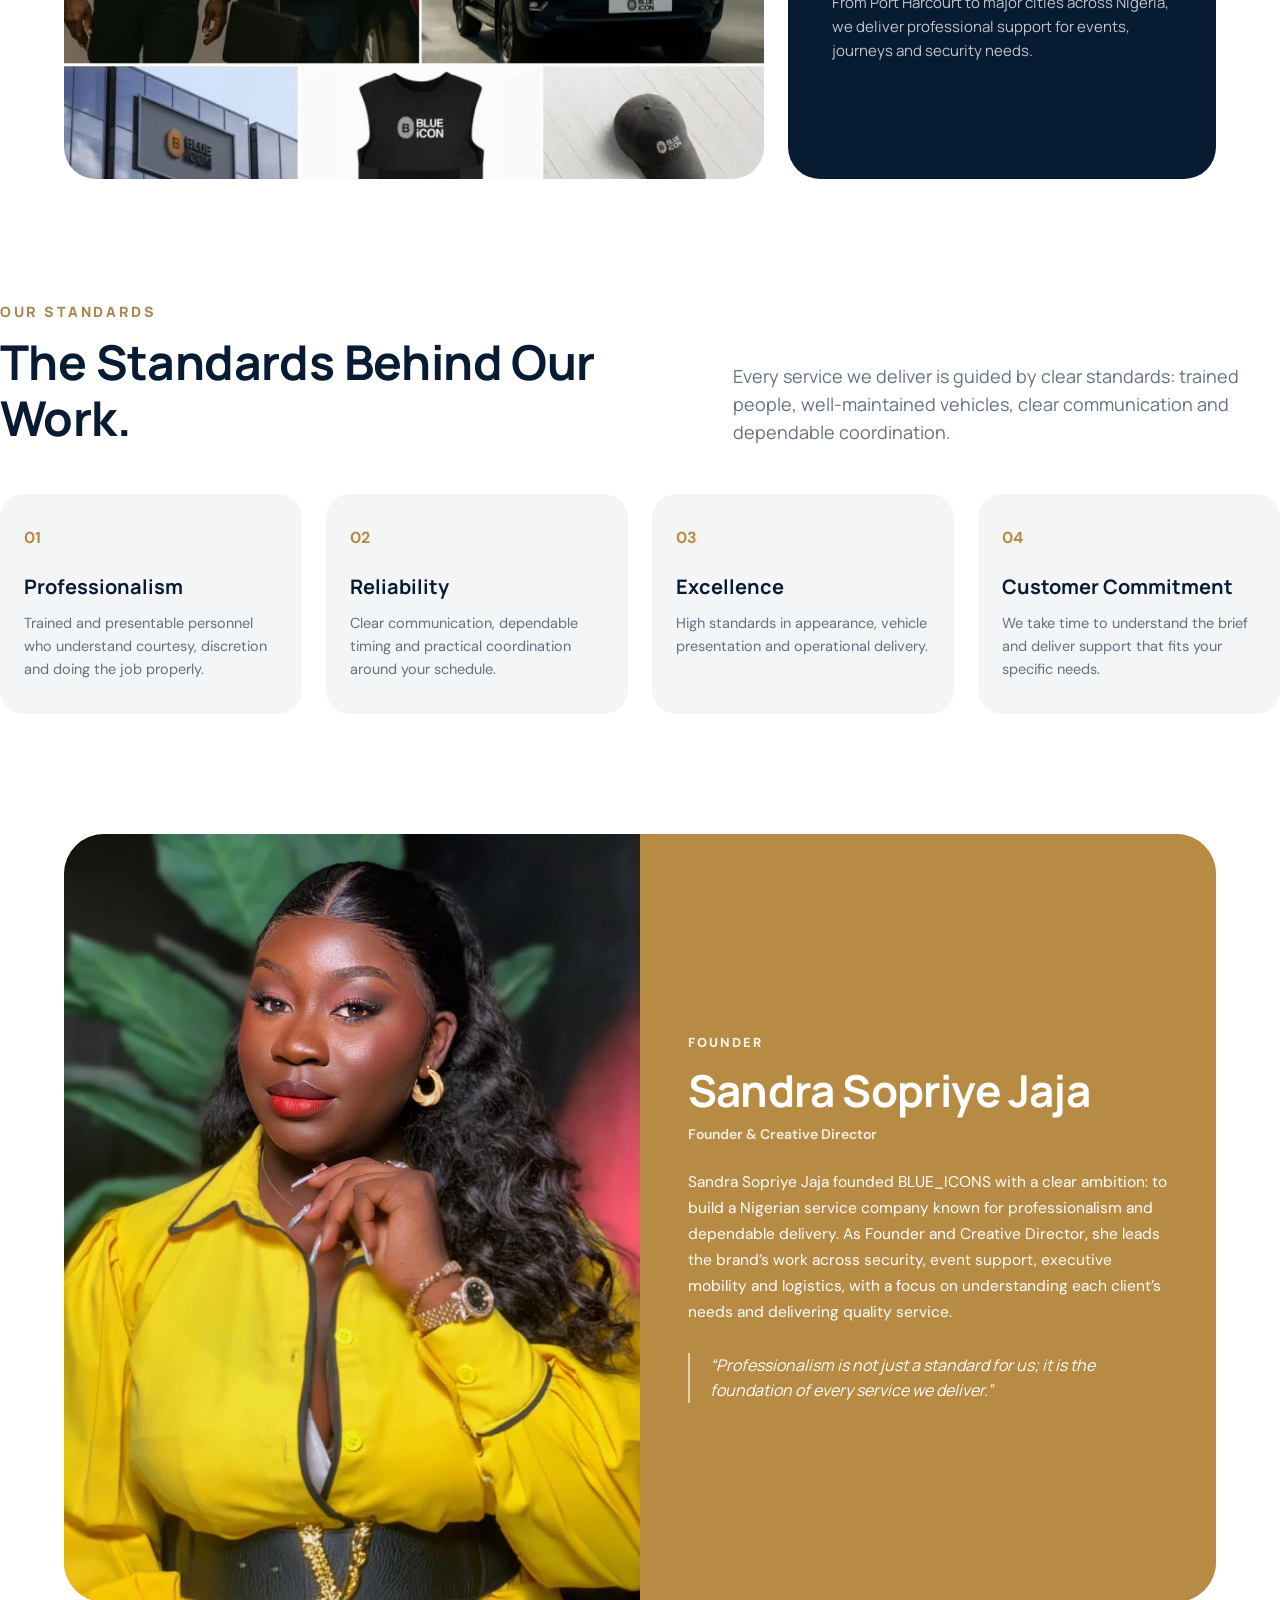
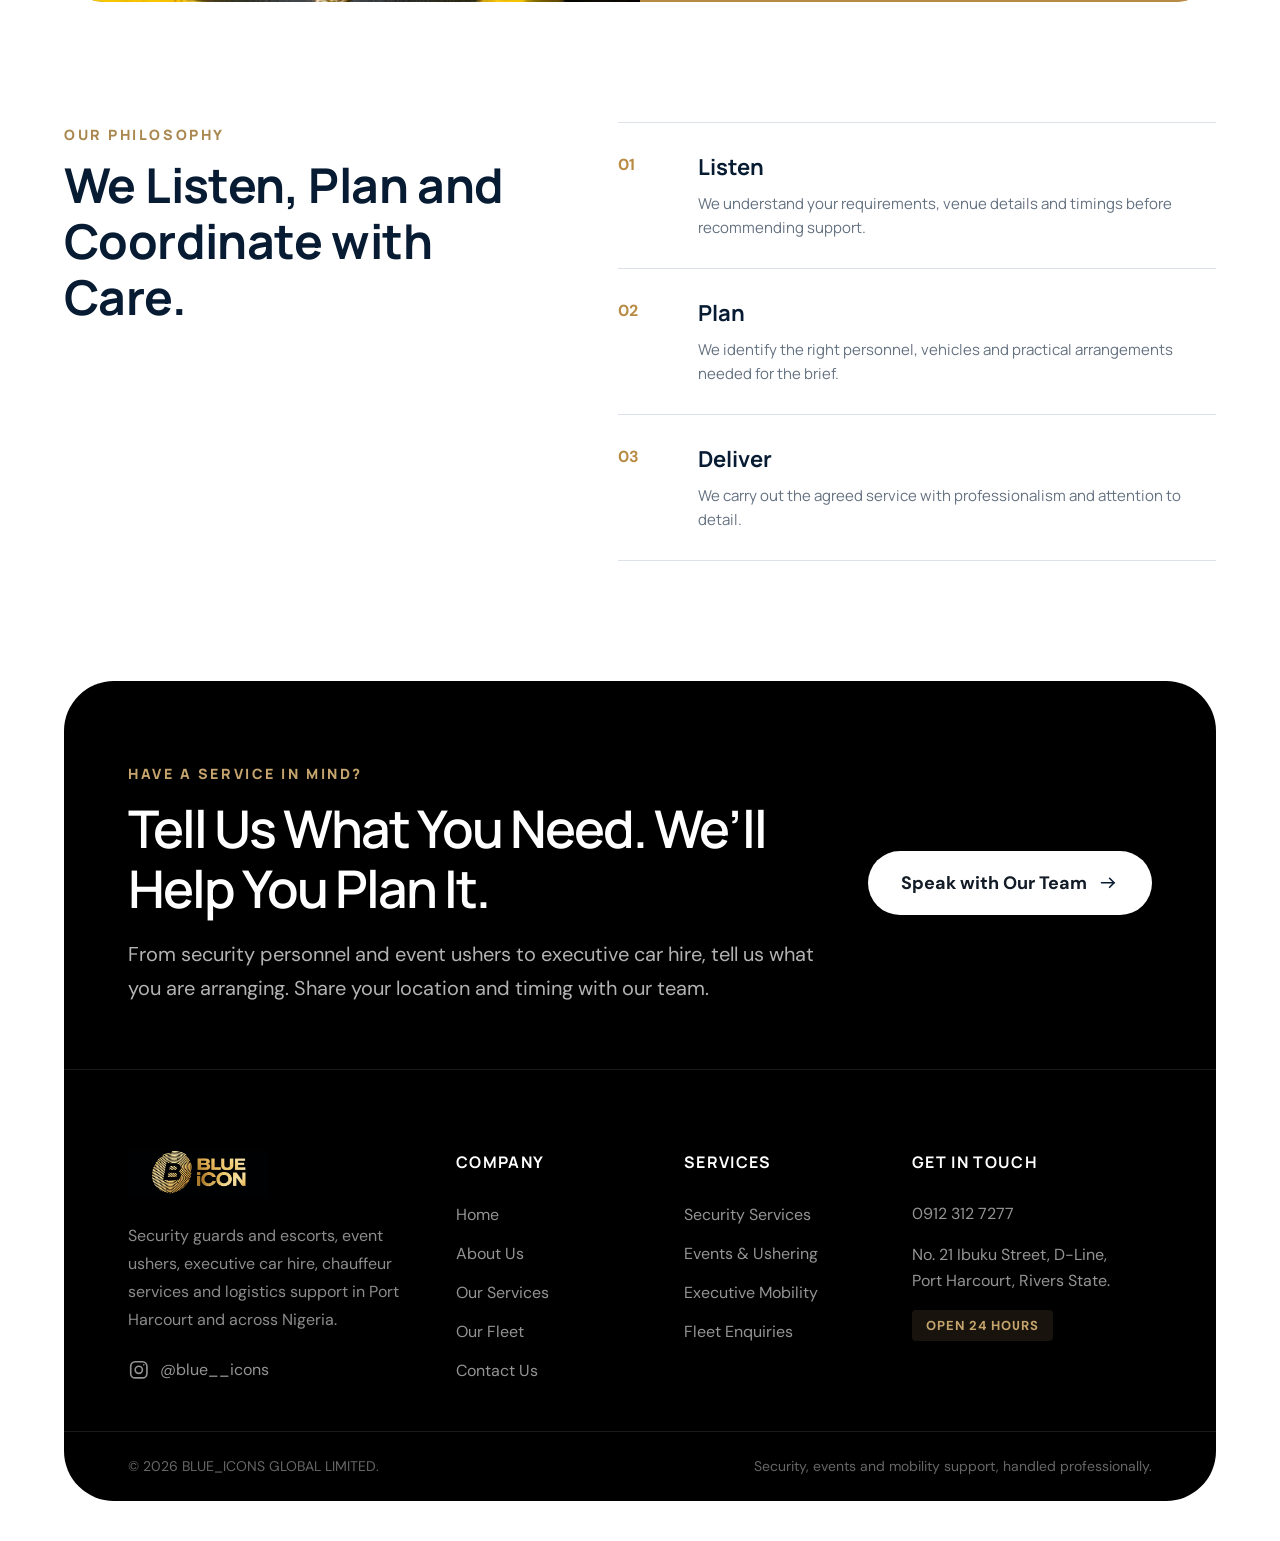
==== commit cf180995: "perf(images): convert to webp, right-size, add preloads, lazy loading, and video viewport guard" ====
--- a/about.html
+++ b/about.html
@@ -25,6 +25,7 @@
   <link rel="icon" type="image/x-icon" href="favicon.ico">
   <link rel="icon" type="image/png" sizes="32x32" href="assets/images/favicon.png">
   <link rel="apple-touch-icon" sizes="180x180" href="assets/images/apple-touch-icon.png">
+  <link rel="preload" as="image" href="assets/images/about-hero.webp" fetchpriority="high" type="image/webp">
   <link rel="stylesheet" href="styles/main.css">
 </head>
 <body data-page="about">
@@ -37,7 +38,7 @@
         <div class="page-hero-left">
           <header class="home-hero-nav">
             <a href="index.html" class="brand-logo-wrap" aria-label="BLUE_ICONS Home">
-              <img src="assets/images/logo.png" alt="BLUE_ICONS GLOBAL LIMITED" class="brand-logo">
+              <img src="assets/images/logo.webp" alt="BLUE_ICONS GLOBAL LIMITED" class="brand-logo" width="140" height="48" fetchpriority="high">
             </a>
             <nav class="site-nav" aria-label="Main Navigation">
               <ul class="nav-links">
@@ -70,7 +71,10 @@
 
         <!-- Right Side: Clean curved media image -->
         <div class="page-hero-right anim-img-reveal">
-          <img src="assets/images/about-hero.png" alt="BLUE_ICONS Event &amp; Operational Support">
+          <picture>
+            <source srcset="assets/images/about-hero-mobile.webp 720w, assets/images/about-hero.webp 1320w" sizes="(max-width: 768px) 100vw, 640px" type="image/webp">
+            <img src="assets/images/about-hero.webp" alt="BLUE_ICONS Event &amp; Operational Support" fetchpriority="high" loading="eager" width="1320" height="956">
+          </picture>
         </div>
       </div>
     </section>
@@ -110,12 +114,12 @@
 
           <!-- Tile 2: Image 1 (Ushers under canopy) -->
           <div class="bento-tile bento-media tile-ushers">
-            <img src="assets/images/about-standards-1.png" alt="BLUE_ICONS Professional Event Ushers">
+            <img src="assets/images/about-standards-1.webp" alt="BLUE_ICONS Professional Event Ushers" loading="lazy" decoding="async" width="781" height="420">
           </div>
 
           <!-- Tile 3: Image 2 (5-Photo collage) -->
           <div class="bento-tile bento-media tile-collage">
-            <img src="assets/images/about-standards-2.png" alt="BLUE_ICONS Security and Fleet Services">
+            <img src="assets/images/about-standards-2.webp" alt="BLUE_ICONS Security and Fleet Services" loading="lazy" decoding="async" width="781" height="420">
           </div>
 
           <!-- Tile 4: Card 02 (Dark Navy card) -->
@@ -178,7 +182,7 @@
         <div class="about-founder-pill-container">
           <!-- Left: Founder Image (Photo on Left on Desktop, Top on Mobile) -->
           <div class="about-founder-image anim-slide-left">
-            <img src="assets/images/about-founder.png" alt="Sandra Sopriye Jaja, Founder &amp; Creative Director">
+            <img src="assets/images/about-founder.webp" alt="Sandra Sopriye Jaja, Founder &amp; Creative Director" loading="lazy" decoding="async" width="960" height="1280">
           </div>
           <!-- Right: Founder Information & Quote on Gold Background -->
           <div class="about-founder-info anim-slide-right">
@@ -262,7 +266,7 @@
       <!-- Col 1: Brand -->
       <div class="footer-brand-col">
         <div class="footer-brandmark">
-          <img src="assets/images/logo.png" alt="BLUE_ICONS GLOBAL LIMITED" class="footer-brandmark-logo">
+          <img src="assets/images/logo.webp" alt="BLUE_ICONS GLOBAL LIMITED" class="footer-brandmark-logo" loading="lazy" decoding="async" width="140" height="48">
         </div>
         <p class="footer-brand-desc">
           Security guards and escorts, event ushers, executive car hire, chauffeur services and logistics support in Port Harcourt and across Nigeria.
--- a/styles/main.css
+++ b/styles/main.css
@@ -91,6 +91,12 @@
 img, svg {
   display: block;
   max-width: 100%;
+  height: auto;
+}
+
+/* Subtle image background placeholder before load */
+img:not([src=""]):not([src*=".svg"]) {
+  background-color: rgba(7, 27, 51, 0.04);
 }
 
 a {
@@ -6480,6 +6486,10 @@
     object-fit: cover !important;
     border-radius: 20px !important;
   }
+  body[data-page="contact"] .contact-help-section {
+    padding-left: var(--content-padding) !important;
+    padding-right: var(--content-padding) !important;
+  }
 }
 
 /* ==========================================================================
